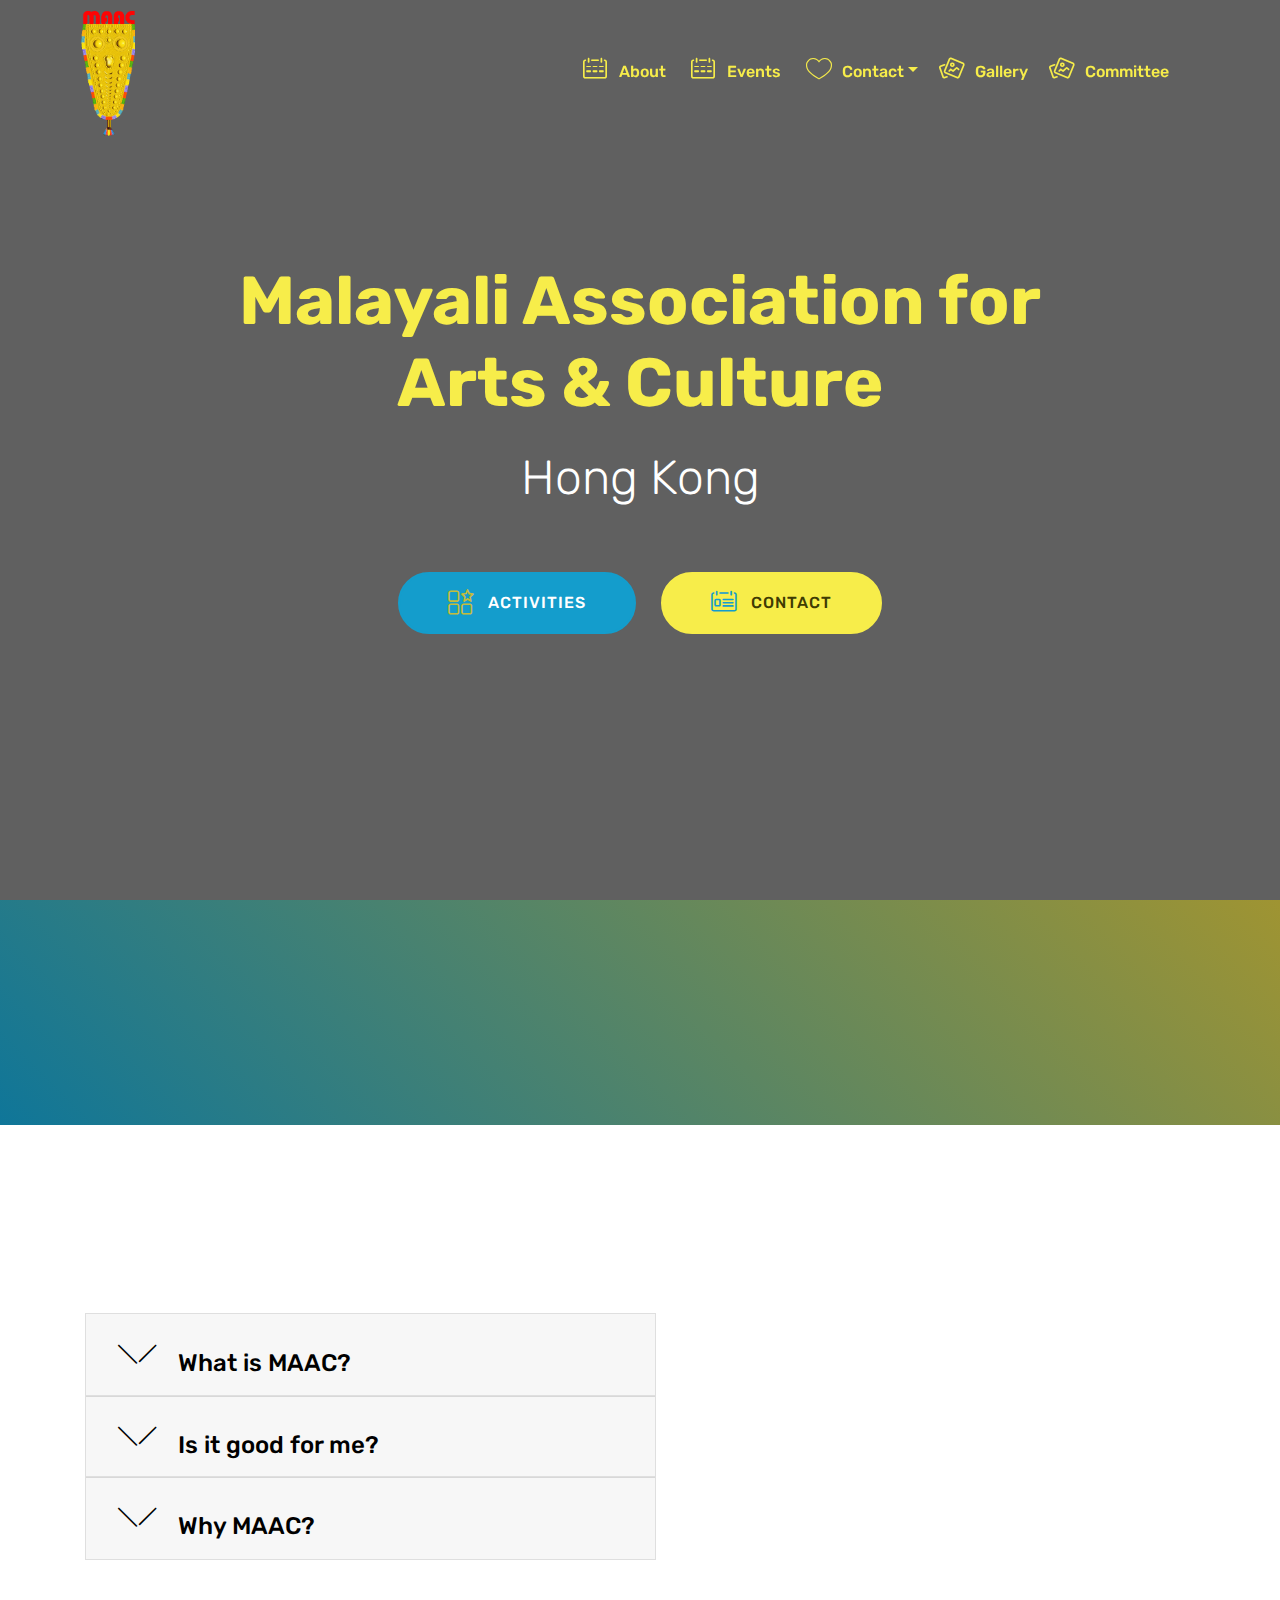
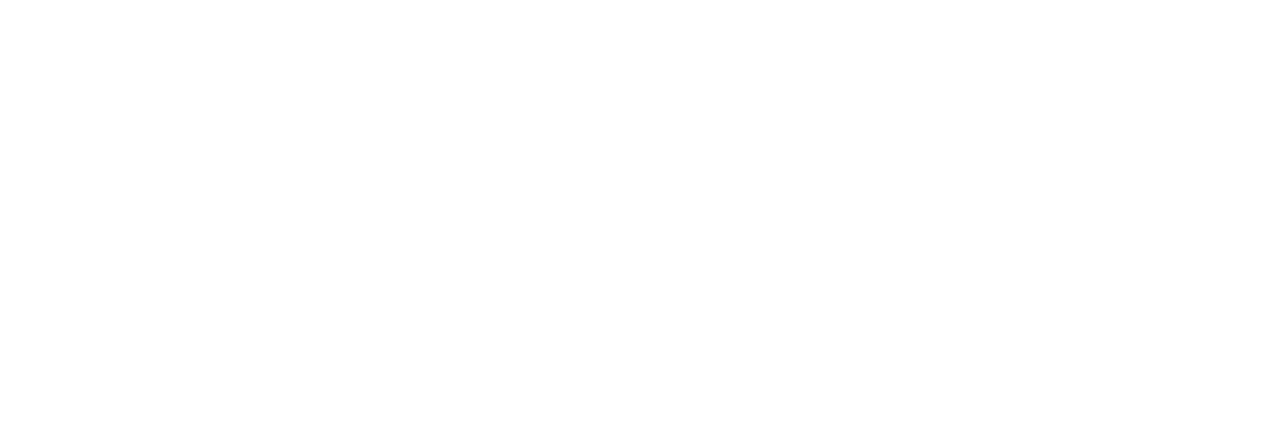
==== index.html @ 1568353f "16feb-1" ====
<!DOCTYPE html>
<html >
<head>
  <!-- Site made with Mobirise Website Builder v4.6.3, https://mobirise.com -->
  <meta charset="UTF-8">
  <meta http-equiv="X-UA-Compatible" content="IE=edge">
  <meta name="generator" content="Mobirise v4.6.3, mobirise.com">
  <meta name="viewport" content="width=device-width, initial-scale=1, minimum-scale=1">
  <link rel="shortcut icon" href="assets/images/logo-maac-full-resolution-copy1.gif" type="image/x-icon">
  <meta name="description" content="">
  <title>Home</title>
  <link rel="stylesheet" href="assets/web/assets/mobirise-icons-bold/mobirise-icons-bold.css">
  <link rel="stylesheet" href="assets/web/assets/mobirise-icons/mobirise-icons.css">
  <link rel="stylesheet" href="assets/tether/tether.min.css">
  <link rel="stylesheet" href="assets/bootstrap/css/bootstrap.min.css">
  <link rel="stylesheet" href="assets/bootstrap/css/bootstrap-grid.min.css">
  <link rel="stylesheet" href="assets/bootstrap/css/bootstrap-reboot.min.css">
  <link rel="stylesheet" href="assets/dropdown/css/style.css">
  <link rel="stylesheet" href="assets/socicon/css/styles.css">
  <link rel="stylesheet" href="assets/animatecss/animate.min.css">
  <link rel="stylesheet" href="assets/theme/css/style.css">
  <link rel="stylesheet" href="assets/mobirise/css/mbr-additional.css" type="text/css">
  
  
  
</head>
<body>
  <section class="menu cid-qwTU7HHSJ3" once="menu" id="menu1-e">

    

    <nav class="navbar navbar-expand beta-menu navbar-dropdown align-items-center navbar-fixed-top navbar-toggleable-sm bg-color transparent">
        <button class="navbar-toggler navbar-toggler-right" type="button" data-toggle="collapse" data-target="#navbarSupportedContent" aria-controls="navbarSupportedContent" aria-expanded="false" aria-label="Toggle navigation">
            <div class="hamburger">
                <span></span>
                <span></span>
                <span></span>
                <span></span>
            </div>
        </button>
        <div class="menu-logo">
            <div class="navbar-brand">
                <span class="navbar-logo">
                    <a href="index.html">
                         <img src="assets/images/logo-maac-full-resolution-copy1.gif" alt="Mobirise" title="" style="height: 8rem;">
                    </a>
                </span>
                
            </div>
        </div>
        <div class="collapse navbar-collapse" id="navbarSupportedContent">
            <ul class="navbar-nav nav-dropdown nav-right" data-app-modern-menu="true"><li class="nav-item"><a class="nav-link link text-success display-4" href="about.html"><span class="mbrib-calendar mbr-iconfont mbr-iconfont-btn"></span>About&nbsp;</a></li><li class="nav-item"><a class="nav-link link text-success display-4" href="events.html"><span class="mbrib-calendar mbr-iconfont mbr-iconfont-btn"></span>Events&nbsp;</a></li><li class="nav-item dropdown"><a class="nav-link link text-success dropdown-toggle display-4" href="contact.html" data-toggle="dropdown-submenu" aria-expanded="false"><span class="mbri-hearth mbr-iconfont mbr-iconfont-btn"></span>Contact</a><div class="dropdown-menu"><a class="text-success dropdown-item display-4" href="contact.html#form1-1x">Enquiry</a><a class="text-success dropdown-item display-4" href="contact.html#header15-14" aria-expanded="false">Registration</a></div></li><li class="nav-item"><a class="nav-link link text-success display-4" href="gallery.html"><span class="mbrib-image-gallery mbr-iconfont mbr-iconfont-btn"></span>Gallery</a></li><li class="nav-item"><a class="nav-link link text-success display-4" href="committee.html"><span class="mbrib-image-gallery mbr-iconfont mbr-iconfont-btn"></span>Committee</a></li><li class="nav-item"><a class="nav-link link text-success display-4" href="gallery.html"></a></li></ul>
            
        </div>
    </nav>
</section>

<section class="engine"><a href="https://mobirise.ws/n">free website maker app</a></section><section class="cid-qwTU7IU17b mbr-fullscreen" data-bg-video="https://www.youtube.com/embed/R83BlU5nnbs?rel=0&amp;showinfo=0&amp;autoplay=1&amp;loop=1" id="header2-f">

    

    <div class="mbr-overlay" style="opacity: 0.7; background-color: rgb(35, 35, 35);"></div>

    <div class="container align-center">
        <div class="row justify-content-md-center">
            <div class="mbr-white col-md-10">
                <h1 class="mbr-section-title mbr-bold pb-3 mbr-fonts-style display-1">Malayali Association for Arts &amp; Culture</h1>
                <h3 class="mbr-section-subtitle align-center mbr-light pb-3 mbr-fonts-style display-2">
                    Hong Kong</h3>
                <p class="mbr-text pb-3 mbr-fonts-style display-5"></p>
                <div class="mbr-section-btn"><a class="btn btn-md btn-primary display-4" href="events.html"><span class="mbrib-features mbr-iconfont mbr-iconfont-btn" style="color: rgb(196, 188, 59);"></span>ACTIVITIES</a>
                    <a class="btn btn-md btn-success display-4" href="contact.html"><span class="mbrib-contact-form mbr-iconfont mbr-iconfont-btn" style="color: rgb(20, 157, 204);"></span>CONTACT</a></div>
            </div>
        </div>
    </div>
    
</section>

<section class="header5 cid-qIk2mSRva3" id="header5-12">

    

    
    <div class="container">
        <div class="row justify-content-center">
            <div class="mbr-white col-md-10">
                <h1 class="mbr-section-title align-center pb-3 mbr-fonts-style display-2">ഹോങ്ങ്കൊങ്ങ് മലയാളി അസോസിയേഷനിലേക്ക് സുസ്വാഗതം!</h1>
                <p class="mbr-text align-center display-5 pb-3 mbr-fonts-style">
                   Welcome to the Malayali Association for Arts &amp; Culture!
                </p>
                
            </div>
        </div>
    </div>

    
</section>

<section class="toggle2 cid-qJBCtmHSQj" id="toggle2-21">
    
        

    
        <div class="container">
            <div class="media-container-row">
                    <div class="toggle-content">
                        <h2 class="mbr-section-title pb-3 align-left mbr-fonts-style display-2">Frequent questions...</h2>
                        
                        <div id="bootstrap-toggle" class="toggle-panel accordionStyles tab-content pt-5 mt-2">
                            <div class="card">
                                <div class="card-header" role="tab" id="headingOne">
                                    <a role="button" class="collapsed panel-title text-black" data-toggle="collapse" data-parent="#accordion" data-core="" href="#collapse1_11" aria-expanded="false" aria-controls="collapse1">
                                        <h4 class="mbr-fonts-style display-5">
                                            <span class="sign mbr-iconfont mbri-arrow-down inactive"></span> What is MAAC?
                                        </h4>
                                    </a>
                                </div>
                                <div id="collapse1_11" class="panel-collapse noScroll collapse" role="tabpanel" aria-labelledby="headingOne">
                                    <div class="panel-body p-4">
                                        <p class="mbr-fonts-style panel-text display-7">
                                           MAAC is a free collective of Malayalees (persons from the south Indian state of Kerala.</p>
                                    </div>
                                </div>
                            </div>
                            <div class="card">
                                <div class="card-header" role="tab" id="headingTwo">
                                    <a role="button" class="collapsed panel-title text-black" data-toggle="collapse" data-parent="#accordion" data-core="" href="#collapse2_11" aria-expanded="false" aria-controls="collapse2">
                                        <h4 class="mbr-fonts-style display-5">
                                            <span class="sign mbr-iconfont mbri-arrow-down inactive"></span> Is it good for me?
                                        </h4>
                                    </a>
                                </div>
                                <div id="collapse2_11" class="panel-collapse noScroll collapse" role="tabpanel" aria-labelledby="headingTwo">
                                    <div class="panel-body p-4">
                                        <p class="mbr-fonts-style panel-text display-7">&nbsp;is perfect for non-techies who are not familiar with the intricacies of web development and for designers who prefer to work as visually as possible, without fighting with code. Also great for pro-coders for fast prototyping and small customers' projects.</p>
                                    </div>
                                </div>
                            </div>
                            <div class="card">
                                <div class="card-header" role="tab" id="headingThree">
                                    <a role="button" class="collapsed panel-title text-black" data-toggle="collapse" data-parent="#accordion" data-core="" href="#collapse3_11" aria-expanded="true" aria-controls="collapse3">
                                        <h4 class="mbr-fonts-style display-5">
                                            <span class="sign mbr-iconfont mbri-arrow-down inactive"></span> Why MAAC?
                                        </h4>
                                    </a>
                                </div>
                                <div id="collapse3_11" class="panel-collapse noScroll collapse" role="tabpanel" aria-labelledby="headingThree">
                                    <div class="panel-body p-4">
                                        <p class="mbr-fonts-style panel-text display-7">
                                           Key differences from traditional builders:<br>* Minimalistic, extremely <strong>easy-to-use</strong> interface<br>* <strong>Mobile</strong>-friendliness, latest website blocks and techniques "out-the-box"<br>* <strong>Free</strong> for commercial and non-profit use</p>
                                    </div>
                                </div>
                            </div>
                            
                            
                            
                        </div>
                    </div>
                <div class="mbr-figure" style="width: 89%;">
                     <img src="assets/images/04.jpg" alt="Mobirise">
                </div>
            </div>
        </div>
</section>

<section class="cid-qJBSnf4egX mbr-reveal" id="footer1-25">

    

    

    <div class="container">
        <div class="media-container-row content text-white">
            <div class="col-12 col-md-3">
                <div class="media-wrap">
                    <a href="index.html">
                        <img src="assets/images/logo-maac-full-resolution-copy1.gif" alt="Mobirise" title="">
                    </a>
                </div>
            </div>
            <div class="col-12 col-md-3 mbr-fonts-style display-7">
                <h5 class="pb-3">
                    Address
                </h5>
                <p class="mbr-text">
                    Unit 1905 &nbsp; &nbsp; &nbsp; &nbsp; &nbsp; &nbsp; &nbsp; &nbsp; &nbsp; &nbsp;&nbsp;<br>Empress Plaza<br>Chatham Rd. South<br>Tsim Sha Tsui</p>
            </div>
            <div class="col-12 col-md-3 mbr-fonts-style display-7">
                <h5 class="pb-3">
                    Contacts
                </h5>
                <p class="mbr-text">
                    Email: info@malayalihk.org &nbsp; Phone: +852 2367 0566 &nbsp; &nbsp; &nbsp; &nbsp; &nbsp; &nbsp; &nbsp; &nbsp; &nbsp; &nbsp;&nbsp;<br></p>
            </div>
            <div class="col-12 col-md-3 mbr-fonts-style display-7">
                <h5 class="pb-3">
                    Links
                </h5>
                <p class="mbr-text"><a href="https://www.cgihk.gov.in" target="_blank" class="text-primary">Consulate General of India&nbsp;</a><br><a href="http://www.immd.gov.hk/eng/" target="_blank" class="text-primary">HK Immigration Dept.&nbsp;</a><br><a href="index.html" class="text-primary">Other useful information</a></p>
            </div>
        </div>
        <div class="footer-lower">
            <div class="media-container-row">
                <div class="col-sm-12">
                    <hr>
                </div>
            </div>
            <div class="media-container-row mbr-white">
                <div class="col-sm-6 copyright">
                    <p class="mbr-text mbr-fonts-style display-7">
                        © Copyright 2018 Malayali Association Ltd. - All Rights Reserved
                    </p>
                </div>
                <div class="col-md-6">
                    <div class="social-list align-right">
                        <div class="soc-item">
                            <a href="https://www.youtube.com/playlist?list=PLXgnuLVVUkCQf81BxHJwfu4XNoGy-ksBW" target="_blank">
                                <span class="mbr-iconfont mbr-iconfont-social socicon-youtube socicon" style="color: rgb(204, 41, 82);"></span>
                            </a>
                        </div>
                        <div class="soc-item">
                            <a href="https://www.facebook.com/groups/malayalihk/" target="_blank">
                                <span class="mbr-iconfont mbr-iconfont-social socicon-facebook socicon" style="color: rgb(255, 255, 255);"></span>
                            </a>
                        </div>
                        
                        
                        
                        
                    </div>
                </div>
            </div>
        </div>
    </div>
</section>


  <script src="assets/web/assets/jquery/jquery.min.js"></script>
  <script src="assets/popper/popper.min.js"></script>
  <script src="assets/tether/tether.min.js"></script>
  <script src="assets/bootstrap/js/bootstrap.min.js"></script>
  <script src="assets/dropdown/js/script.min.js"></script>
  <script src="assets/touchswipe/jquery.touch-swipe.min.js"></script>
  <script src="assets/viewportchecker/jquery.viewportchecker.js"></script>
  <script src="assets/ytplayer/jquery.mb.ytplayer.min.js"></script>
  <script src="assets/vimeoplayer/jquery.mb.vimeo_player.js"></script>
  <script src="assets/mbr-switch-arrow/mbr-switch-arrow.js"></script>
  <script src="assets/smoothscroll/smooth-scroll.js"></script>
  <script src="assets/theme/js/script.js"></script>
  
  
 <div id="scrollToTop" class="scrollToTop mbr-arrow-up"><a style="text-align: center;"><i></i></a></div>
    <input name="animation" type="hidden">
  </body>
</html>
---- assets/web/assets/mobirise-icons-bold/mobirise-icons-bold.css ----
@font-face {
  font-family: 'mobirise-icons-bold';
  src:  url('mobirise-icons-bold.eot?m1l4yr');
  src:  url('mobirise-icons-bold.eot?m1l4yr#iefix') format('embedded-opentype'),
    url('mobirise-icons-bold.ttf?m1l4yr') format('truetype'),
    url('mobirise-icons-bold.woff?m1l4yr') format('woff'),
    url('mobirise-icons-bold.svg?m1l4yr#mobirise-icons-bold') format('svg');
  font-weight: normal;
  font-style: normal;
}

[class^="mbrib-"], [class*="mbrib-"] {
  /* use !important to prevent issues with browser extensions that change fonts */
  font-family: 'mobirise-icons-bold' !important;
  speak: none;
  font-style: normal;
  font-weight: normal;
  font-variant: normal;
  text-transform: none;
  line-height: 1;

  /* Better Font Rendering =========== */
  -webkit-font-smoothing: antialiased;
  -moz-osx-font-smoothing: grayscale;
}

.mbrib-add-submenu:before {
  content: "\e900";
}
.mbrib-alert:before {
  content: "\e901";
}
.mbrib-align-center:before {
  content: "\e902";
}
.mbrib-align-justify:before {
  content: "\e903";
}
.mbrib-align-left:before {
  content: "\e904";
}
.mbrib-align-right:before {
  content: "\e905";
}
.mbrib-android:before {
  content: "\e906";
}
.mbrib-apple:before {
  content: "\e907";
}
.mbrib-arrow-down:before {
  content: "\e908";
}
.mbrib-arrow-next:before {
  content: "\e909";
}
.mbrib-arrow-prev:before {
  content: "\e90a";
}
.mbrib-arrow-up:before {
  content: "\e90b";
}
.mbrib-bold:before {
  content: "\e90c";
}
.mbrib-bookmark:before {
  content: "\e90d";
}
.mbrib-bootstrap:before {
  content: "\e90e";
}
.mbrib-briefcase:before {
  content: "\e90f";
}
.mbrib-browse:before {
  content: "\e910";
}
.mbrib-bulleted-list:before {
  content: "\e911";
}
.mbrib-calendar:before {
  content: "\e912";
}
.mbrib-camera:before {
  content: "\e913";
}
.mbrib-cart-add:before {
  content: "\e914";
}
.mbrib-cart-full:before {
  content: "\e915";
}
.mbrib-cash:before {
  content: "\e916";
}
.mbrib-change-style:before {
  content: "\e917";
}
.mbrib-chat:before {
  content: "\e918";
}
.mbrib-clock:before {
  content: "\e919";
}
.mbrib-close:before {
  content: "\e91a";
}
.mbrib-cloud:before {
  content: "\e91b";
}
.mbrib-code:before {
  content: "\e91c";
}
.mbrib-contact-form:before {
  content: "\e91d";
}
.mbrib-credit-card:before {
  content: "\e91e";
}
.mbrib-cursor-click:before {
  content: "\e91f";
}
.mbrib-cust-feedback:before {
  content: "\e920";
}
.mbrib-database:before {
  content: "\e921";
}
.mbrib-delivery:before {
  content: "\e922";
}
.mbrib-desktop:before {
  content: "\e923";
}
.mbrib-devices:before {
  content: "\e924";
}
.mbrib-down:before {
  content: "\e925";
}
.mbrib-download:before {
  content: "\e926";
}
.mbrib-drag-n-drop:before {
  content: "\e927";
}
.mbrib-drag-n-drop2:before {
  content: "\e928";
}
.mbrib-edit:before {
  content: "\e929";
}
.mbrib-edit2:before {
  content: "\e92a";
}
.mbrib-error:before {
  content: "\e92b";
}
.mbrib-extension:before {
  content: "\e92c";
}
.mbrib-features:before {
  content: "\e92d";
}
.mbrib-file:before {
  content: "\e92e";
}
.mbrib-flag:before {
  content: "\e92f";
}
.mbrib-folder:before {
  content: "\e930";
}
.mbrib-gift:before {
  content: "\e931";
}
.mbrib-github:before {
  content: "\e932";
}
.mbrib-globe-2:before {
  content: "\e933";
}
.mbrib-globe:before {
  content: "\e934";
}
.mbrib-growing-chart:before {
  content: "\e935";
}
.mbrib-hearth:before {
  content: "\e936";
}
.mbrib-help:before {
  content: "\e937";
}
.mbrib-home:before {
  content: "\e938";
}
.mbrib-hot-cup:before {
  content: "\e939";
}
.mbrib-idea:before {
  content: "\e93a";
}
.mbrib-image-gallery:before {
  content: "\e93b";
}
.mbrib-image-slider:before {
  content: "\e93c";
}
.mbrib-info:before {
  content: "\e93d";
}
.mbrib-italic:before {
  content: "\e93e";
}
.mbrib-key:before {
  content: "\e93f";
}
.mbrib-laptop:before {
  content: "\e940";
}
.mbrib-layers:before {
  content: "\e941";
}
.mbrib-left-right:before {
  content: "\e942";
}
.mbrib-left:before {
  content: "\e943";
}
.mbrib-letter:before {
  content: "\e944";
}
.mbrib-like:before {
  content: "\e945";
}
.mbrib-link:before {
  content: "\e946";
}
.mbrib-lock:before {
  content: "\e947";
}
.mbrib-login:before {
  content: "\e948";
}
.mbrib-logout:before {
  content: "\e949";
}
.mbrib-magic-stick:before {
  content: "\e94a";
}
.mbrib-map-pin:before {
  content: "\e94b";
}
.mbrib-menu:before {
  content: "\e94c";
}
.mbrib-mobile:before {
  content: "\e94d";
}
.mbrib-mobile2:before {
  content: "\e94e";
}
.mbrib-mobirise:before {
  content: "\e94f";
}
.mbrib-more-horizontal:before {
  content: "\e950";
}
.mbrib-more-vertical:before {
  content: "\e951";
}
.mbrib-music:before {
  content: "\e952";
}
.mbrib-new-file:before {
  content: "\e953";
}
.mbrib-numbered-list:before {
  content: "\e954";
}
.mbrib-opened-folder:before {
  content: "\e955";
}
.mbrib-pages:before {
  content: "\e956";
}
.mbrib-paper-plane:before {
  content: "\e957";
}
.mbrib-paperclip:before {
  content: "\e958";
}
.mbrib-photo:before {
  content: "\e959";
}
.mbrib-photos:before {
  content: "\e95a";
}
.mbrib-pin:before {
  content: "\e95b";
}
.mbrib-play:before {
  content: "\e95c";
}
.mbrib-plus:before {
  content: "\e95d";
}
.mbrib-preview:before {
  content: "\e95e";
}
.mbrib-print:before {
  content: "\e95f";
}
.mbrib-protect:before {
  content: "\e960";
}
.mbrib-question:before {
  content: "\e961";
}
.mbrib-quote-left:before {
  content: "\e962";
}
.mbrib-quote-right:before {
  content: "\e963";
}
.mbrib-redo:before {
  content: "\e964";
}
.mbrib-refresh:before {
  content: "\e965";
}
.mbrib-responsive:before {
  content: "\e966";
}
.mbrib-right:before {
  content: "\e967";
}
.mbrib-rocket:before {
  content: "\e968";
}
.mbrib-sad-face:before {
  content: "\e969";
}
.mbrib-sale:before {
  content: "\e96a";
}
.mbrib-save:before {
  content: "\e96b";
}
.mbrib-search:before {
  content: "\e96c";
}
.mbrib-setting:before {
  content: "\e96d";
}
.mbrib-setting2:before {
  content: "\e96e";
}
.mbrib-setting3:before {
  content: "\e96f";
}
.mbrib-share:before {
  content: "\e970";
}
.mbrib-shopping-bag:before {
  content: "\e971";
}
.mbrib-shopping-basket:before {
  content: "\e972";
}
.mbrib-shopping-cart:before {
  content: "\e973";
}
.mbrib-sites:before {
  content: "\e974";
}
.mbrib-smile-face:before {
  content: "\e975";
}
.mbrib-speed:before {
  content: "\e976";
}
.mbrib-star:before {
  content: "\e977";
}
.mbrib-success:before {
  content: "\e978";
}
.mbrib-sun:before {
  content: "\e979";
}
.mbrib-sun2:before {
  content: "\e97a";
}
.mbrib-tablet-vertical:before {
  content: "\e97b";
}
.mbrib-tablet:before {
  content: "\e97c";
}
.mbrib-target:before {
  content: "\e97d";
}
.mbrib-timer:before {
  content: "\e97e";
}
.mbrib-to-ftp:before {
  content: "\e97f";
}
.mbrib-to-local-drive:before {
  content: "\e980";
}
.mbrib-touch-swipe:before {
  content: "\e981";
}
.mbrib-touch:before {
  content: "\e982";
}
.mbrib-trash:before {
  content: "\e983";
}
.mbrib-underline:before {
  content: "\e984";
}
.mbrib-undo:before {
  content: "\e985";
}
.mbrib-unlink:before {
  content: "\e986";
}
.mbrib-unlock:before {
  content: "\e987";
}
.mbrib-up-down:before {
  content: "\e988";
}
.mbrib-up:before {
  content: "\e989";
}
.mbrib-update:before {
  content: "\e98a";
}
.mbrib-upload:before {
  content: "\e98b";
}
.mbrib-user:before {
  content: "\e98c";
}
.mbrib-user2:before {
  content: "\e98d";
}
.mbrib-users:before {
  content: "\e98e";
}
.mbrib-video-play:before {
  content: "\e98f";
}
.mbrib-video:before {
  content: "\e990";
}
.mbrib-watch:before {
  content: "\e991";
}
.mbrib-website-theme:before {
  content: "\e992";
}
.mbrib-wifi:before {
  content: "\e993";
}
.mbrib-windows:before {
  content: "\e994";
}
.mbrib-zoom-out:before {
  content: "\e995";
}
---- assets/web/assets/mobirise-icons/mobirise-icons.css ----
@font-face {
  font-family: 'MobiriseIcons';
  src:  url('mobirise-icons.eot?spat4u');
  src:  url('mobirise-icons.eot?spat4u#iefix') format('embedded-opentype'),
    url('mobirise-icons.ttf?spat4u') format('truetype'),
    url('mobirise-icons.woff?spat4u') format('woff'),
    url('mobirise-icons.svg?spat4u#MobiriseIcons') format('svg');
  font-weight: normal;
  font-style: normal;
}

[class^="mbri-"], [class*=" mbri-"] {
  /* use !important to prevent issues with browser extensions that change fonts */
  font-family: MobiriseIcons !important;
  speak: none;
  font-style: normal;
  font-weight: normal;
  font-variant: normal;
  text-transform: none;
  line-height: 1;

  /* Better Font Rendering =========== */
  -webkit-font-smoothing: antialiased;
  -moz-osx-font-smoothing: grayscale;
}

.mbri-add-submenu:before {
  content: "\e900";
}
.mbri-alert:before {
  content: "\e901";
}
.mbri-align-center:before {
  content: "\e902";
}
.mbri-align-justify:before {
  content: "\e903";
}
.mbri-align-left:before {
  content: "\e904";
}
.mbri-align-right:before {
  content: "\e905";
}
.mbri-android:before {
  content: "\e906";
}
.mbri-apple:before {
  content: "\e907";
}
.mbri-arrow-down:before {
  content: "\e908";
}
.mbri-arrow-next:before {
  content: "\e909";
}
.mbri-arrow-prev:before {
  content: "\e90a";
}
.mbri-arrow-up:before {
  content: "\e90b";
}
.mbri-bold:before {
  content: "\e90c";
}
.mbri-bookmark:before {
  content: "\e90d";
}
.mbri-bootstrap:before {
  content: "\e90e";
}
.mbri-briefcase:before {
  content: "\e90f";
}
.mbri-browse:before {
  content: "\e910";
}
.mbri-bulleted-list:before {
  content: "\e911";
}
.mbri-calendar:before {
  content: "\e912";
}
.mbri-camera:before {
  content: "\e913";
}
.mbri-cart-add:before {
  content: "\e914";
}
.mbri-cart-full:before {
  content: "\e915";
}
.mbri-cash:before {
  content: "\e916";
}
.mbri-change-style:before {
  content: "\e917";
}
.mbri-chat:before {
  content: "\e918";
}
.mbri-clock:before {
  content: "\e919";
}
.mbri-close:before {
  content: "\e91a";
}
.mbri-cloud:before {
  content: "\e91b";
}
.mbri-code:before {
  content: "\e91c";
}
.mbri-contact-form:before {
  content: "\e91d";
}
.mbri-credit-card:before {
  content: "\e91e";
}
.mbri-cursor-click:before {
  content: "\e91f";
}
.mbri-cust-feedback:before {
  content: "\e920";
}
.mbri-database:before {
  content: "\e921";
}
.mbri-delivery:before {
  content: "\e922";
}
.mbri-desktop:before {
  content: "\e923";
}
.mbri-devices:before {
  content: "\e924";
}
.mbri-down:before {
  content: "\e925";
}
.mbri-download:before {
  content: "\e989";
}
.mbri-drag-n-drop:before {
  content: "\e927";
}
.mbri-drag-n-drop2:before {
  content: "\e928";
}
.mbri-edit:before {
  content: "\e929";
}
.mbri-edit2:before {
  content: "\e92a";
}
.mbri-error:before {
  content: "\e92b";
}
.mbri-extension:before {
  content: "\e92c";
}
.mbri-features:before {
  content: "\e92d";
}
.mbri-file:before {
  content: "\e92e";
}
.mbri-flag:before {
  content: "\e92f";
}
.mbri-folder:before {
  content: "\e930";
}
.mbri-gift:before {
  content: "\e931";
}
.mbri-github:before {
  content: "\e932";
}
.mbri-globe:before {
  content: "\e933";
}
.mbri-globe-2:before {
  content: "\e934";
}
.mbri-growing-chart:before {
  content: "\e935";
}
.mbri-hearth:before {
  content: "\e936";
}
.mbri-help:before {
  content: "\e937";
}
.mbri-home:before {
  content: "\e938";
}
.mbri-hot-cup:before {
  content: "\e939";
}
.mbri-idea:before {
  content: "\e93a";
}
.mbri-image-gallery:before {
  content: "\e93b";
}
.mbri-image-slider:before {
  content: "\e93c";
}
.mbri-info:before {
  content: "\e93d";
}
.mbri-italic:before {
  content: "\e93e";
}
.mbri-key:before {
  content: "\e93f";
}
.mbri-laptop:before {
  content: "\e940";
}
.mbri-layers:before {
  content: "\e941";
}
.mbri-left-right:before {
  content: "\e942";
}
.mbri-left:before {
  content: "\e943";
}
.mbri-letter:before {
  content: "\e944";
}
.mbri-like:before {
  content: "\e945";
}
.mbri-link:before {
  content: "\e946";
}
.mbri-lock:before {
  content: "\e947";
}
.mbri-login:before {
  content: "\e948";
}
.mbri-logout:before {
  content: "\e949";
}
.mbri-magic-stick:before {
  content: "\e94a";
}
.mbri-map-pin:before {
  content: "\e94b";
}
.mbri-menu:before {
  content: "\e94c";
}
.mbri-mobile:before {
  content: "\e94d";
}
.mbri-mobile2:before {
  content: "\e94e";
}
.mbri-mobirise:before {
  content: "\e94f";
}
.mbri-more-horizontal:before {
  content: "\e950";
}
.mbri-more-vertical:before {
  content: "\e951";
}
.mbri-music:before {
  content: "\e952";
}
.mbri-new-file:before {
  content: "\e953";
}
.mbri-numbered-list:before {
  content: "\e954";
}
.mbri-opened-folder:before {
  content: "\e955";
}
.mbri-pages:before {
  content: "\e956";
}
.mbri-paper-plane:before {
  content: "\e957";
}
.mbri-paperclip:before {
  content: "\e958";
}
.mbri-photo:before {
  content: "\e959";
}
.mbri-photos:before {
  content: "\e95a";
}
.mbri-pin:before {
  content: "\e95b";
}
.mbri-play:before {
  content: "\e95c";
}
.mbri-plus:before {
  content: "\e95d";
}
.mbri-preview:before {
  content: "\e95e";
}
.mbri-print:before {
  content: "\e95f";
}
.mbri-protect:before {
  content: "\e960";
}
.mbri-question:before {
  content: "\e961";
}
.mbri-quote-left:before {
  content: "\e962";
}
.mbri-quote-right:before {
  content: "\e963";
}
.mbri-refresh:before {
  content: "\e964";
}
.mbri-responsive:before {
  content: "\e965";
}
.mbri-right:before {
  content: "\e966";
}
.mbri-rocket:before {
  content: "\e967";
}
.mbri-sad-face:before {
  content: "\e968";
}
.mbri-sale:before {
  content: "\e969";
}
.mbri-save:before {
  content: "\e96a";
}
.mbri-search:before {
  content: "\e96b";
}
.mbri-setting:before {
  content: "\e96c";
}
.mbri-setting2:before {
  content: "\e96d";
}
.mbri-setting3:before {
  content: "\e96e";
}
.mbri-share:before {
  content: "\e96f";
}
.mbri-shopping-bag:before {
  content: "\e970";
}
.mbri-shopping-basket:before {
  content: "\e971";
}
.mbri-shopping-cart:before {
  content: "\e972";
}
.mbri-sites:before {
  content: "\e973";
}
.mbri-smile-face:before {
  content: "\e974";
}
.mbri-speed:before {
  content: "\e975";
}
.mbri-star:before {
  content: "\e976";
}
.mbri-success:before {
  content: "\e977";
}
.mbri-sun:before {
  content: "\e978";
}
.mbri-sun2:before {
  content: "\e979";
}
.mbri-tablet:before {
  content: "\e97a";
}
.mbri-tablet-vertical:before {
  content: "\e97b";
}
.mbri-target:before {
  content: "\e97c";
}
.mbri-timer:before {
  content: "\e97d";
}
.mbri-to-ftp:before {
  content: "\e97e";
}
.mbri-to-local-drive:before {
  content: "\e97f";
}
.mbri-touch-swipe:before {
  content: "\e980";
}
.mbri-touch:before {
  content: "\e981";
}
.mbri-trash:before {
  content: "\e982";
}
.mbri-underline:before {
  content: "\e983";
}
.mbri-unlink:before {
  content: "\e984";
}
.mbri-unlock:before {
  content: "\e985";
}
.mbri-up-down:before {
  content: "\e986";
}
.mbri-up:before {
  content: "\e987";
}
.mbri-update:before {
  content: "\e988";
}
.mbri-upload:before {
 content: "\e926"; 
}
.mbri-user:before {
  content: "\e98a";
}
.mbri-user2:before {
  content: "\e98b";
}
.mbri-users:before {
  content: "\e98c";
}
.mbri-video:before {
  content: "\e98d";
}
.mbri-video-play:before {
  content: "\e98e";
}
.mbri-watch:before {
  content: "\e98f";
}
.mbri-website-theme:before {
  content: "\e990";
}
.mbri-wifi:before {
  content: "\e991";
}
.mbri-windows:before {
  content: "\e992";
}
.mbri-zoom-out:before {
  content: "\e993";
}
.mbri-redo:before {
  content: "\e994";
}
.mbri-undo:before {
  content: "\e995";
}
---- assets/dropdown/css/style.css ----
.navbar-dropdown {
  left: 0;
  padding: 0;
  position: absolute;
  right: 0;
  top: 0;
  transition: all 0.45s ease;
  z-index: 1030;
  background: #282828; }
  .navbar-dropdown .navbar-logo {
    margin-right: 0.8rem;
    transition: margin 0.3s ease-in-out;
    vertical-align: middle; }
    .navbar-dropdown .navbar-logo img {
      height: 3.125rem;
      transition: all 0.3s ease-in-out; }
    .navbar-dropdown .navbar-logo.mbr-iconfont {
      font-size: 3.125rem;
      line-height: 3.125rem; }
  .navbar-dropdown .navbar-caption {
    font-weight: 700;
    white-space: normal;
    vertical-align: -4px;
    line-height: 3.125rem !important; }
    .navbar-dropdown .navbar-caption, .navbar-dropdown .navbar-caption:hover {
      color: inherit;
      text-decoration: none; }
  .navbar-dropdown .mbr-iconfont + .navbar-caption {
    vertical-align: -1px; }
  .navbar-dropdown.navbar-fixed-top {
    position: fixed; }
  .navbar-dropdown .navbar-brand span {
    vertical-align: -4px; }
  .navbar-dropdown.bg-color.transparent {
    background: none; }
  .navbar-dropdown.navbar-short .navbar-brand {
    padding: 0.625rem 0; }
    .navbar-dropdown.navbar-short .navbar-brand span {
      vertical-align: -1px; }
  .navbar-dropdown.navbar-short .navbar-caption {
    line-height: 2.375rem !important;
    vertical-align: -2px; }
  .navbar-dropdown.navbar-short .navbar-logo {
    margin-right: 0.5rem; }
    .navbar-dropdown.navbar-short .navbar-logo img {
      height: 2.375rem; }
    .navbar-dropdown.navbar-short .navbar-logo.mbr-iconfont {
      font-size: 2.375rem;
      line-height: 2.375rem; }
  .navbar-dropdown.navbar-short .mbr-table-cell {
    height: 3.625rem; }
  .navbar-dropdown .navbar-close {
    left: 0.6875rem;
    position: fixed;
    top: 0.75rem;
    z-index: 1000; }
  .navbar-dropdown .hamburger-icon {
    content: "";
    display: inline-block;
    vertical-align: middle;
    width: 16px;
    -webkit-box-shadow: 0 -6px 0 1px #282828,0 0 0 1px #282828,0 6px 0 1px #282828;
    -moz-box-shadow: 0 -6px 0 1px #282828,0 0 0 1px #282828,0 6px 0 1px #282828;
    box-shadow: 0 -6px 0 1px #282828,0 0 0 1px #282828,0 6px 0 1px #282828; }

.dropdown-menu .dropdown-toggle[data-toggle="dropdown-submenu"]::after {
  border-bottom: 0.35em solid transparent;
  border-left: 0.35em solid;
  border-right: 0;
  border-top: 0.35em solid transparent;
  margin-left: 0.3rem; }

.dropdown-menu .dropdown-item:focus {
  outline: 0; }

.nav-dropdown {
  font-size: 0.75rem;
  font-weight: 500;
  height: auto !important; }
  .nav-dropdown .nav-btn {
    padding-left: 1rem; }
  .nav-dropdown .link {
    margin: .667em 1.667em;
    font-weight: 500;
    padding: 0;
    transition: color .2s ease-in-out; }
    .nav-dropdown .link.dropdown-toggle {
      margin-right: 2.583em; }
      .nav-dropdown .link.dropdown-toggle::after {
        margin-left: .25rem;
        border-top: 0.35em solid;
        border-right: 0.35em solid transparent;
        border-left: 0.35em solid transparent;
        border-bottom: 0; }
      .nav-dropdown .link.dropdown-toggle[aria-expanded="true"] {
        margin: 0;
        padding: 0.667em 3.263em  0.667em 1.667em; }
  .nav-dropdown .link::after,
  .nav-dropdown .dropdown-item::after {
    color: inherit; }
  .nav-dropdown .btn {
    font-size: 0.75rem;
    font-weight: 700;
    letter-spacing: 0;
    margin-bottom: 0;
    padding-left: 1.25rem;
    padding-right: 1.25rem; }
  .nav-dropdown .dropdown-menu {
    border-radius: 0;
    border: 0;
    left: 0;
    margin: 0;
    padding-bottom: 1.25rem;
    padding-top: 1.25rem;
    position: relative; }
  .nav-dropdown .dropdown-submenu {
    margin-left: 0.125rem;
    top: 0; }
  .nav-dropdown .dropdown-item {
    font-weight: 500;
    line-height: 2;
    padding: 0.3846em 4.615em 0.3846em 1.5385em;
    position: relative;
    transition: color .2s ease-in-out, background-color .2s ease-in-out; }
    .nav-dropdown .dropdown-item::after {
      margin-top: -0.3077em;
      position: absolute;
      right: 1.1538em;
      top: 50%; }
    .nav-dropdown .dropdown-item:focus, .nav-dropdown .dropdown-item:hover {
      background: none; }

@media (max-width: 767px) {
  .nav-dropdown.navbar-toggleable-sm {
    bottom: 0;
    display: none;
    left: 0;
    overflow-x: hidden;
    position: fixed;
    top: 0;
    transform: translateX(-100%);
    -ms-transform: translateX(-100%);
    -webkit-transform: translateX(-100%);
    width: 18.75rem;
    z-index: 999; } }
.nav-dropdown.navbar-toggleable-xl {
  bottom: 0;
  display: none;
  left: 0;
  overflow-x: hidden;
  position: fixed;
  top: 0;
  transform: translateX(-100%);
  -ms-transform: translateX(-100%);
  -webkit-transform: translateX(-100%);
  width: 18.75rem;
  z-index: 999; }

.nav-dropdown-sm {
  display: block !important;
  overflow-x: hidden;
  overflow: auto;
  padding-top: 3.875rem; }
  .nav-dropdown-sm::after {
    content: "";
    display: block;
    height: 3rem;
    width: 100%; }
  .nav-dropdown-sm.collapse.in ~ .navbar-close {
    display: block !important; }
  .nav-dropdown-sm.collapsing, .nav-dropdown-sm.collapse.in {
    transform: translateX(0);
    -ms-transform: translateX(0);
    -webkit-transform: translateX(0);
    transition: all 0.25s ease-out;
    -webkit-transition: all 0.25s ease-out;
    background: #282828; }
  .nav-dropdown-sm.collapsing[aria-expanded="false"] {
    transform: translateX(-100%);
    -ms-transform: translateX(-100%);
    -webkit-transform: translateX(-100%); }
  .nav-dropdown-sm .nav-item {
    display: block;
    margin-left: 0 !important;
    padding-left: 0; }
  .nav-dropdown-sm .link,
  .nav-dropdown-sm .dropdown-item {
    border-top: 1px dotted rgba(255, 255, 255, 0.1);
    font-size: 0.8125rem;
    line-height: 1.6;
    margin: 0 !important;
    padding: 0.875rem 2.4rem 0.875rem 1.5625rem !important;
    position: relative;
    white-space: normal; }
    .nav-dropdown-sm .link:focus, .nav-dropdown-sm .link:hover,
    .nav-dropdown-sm .dropdown-item:focus,
    .nav-dropdown-sm .dropdown-item:hover {
      background: rgba(0, 0, 0, 0.2) !important;
      color: #c0a375; }
  .nav-dropdown-sm .nav-btn {
    position: relative;
    padding: 1.5625rem 1.5625rem 0 1.5625rem; }
    .nav-dropdown-sm .nav-btn::before {
      border-top: 1px dotted rgba(255, 255, 255, 0.1);
      content: "";
      left: 0;
      position: absolute;
      top: 0;
      width: 100%; }
    .nav-dropdown-sm .nav-btn + .nav-btn {
      padding-top: 0.625rem; }
      .nav-dropdown-sm .nav-btn + .nav-btn::before {
        display: none; }
  .nav-dropdown-sm .btn {
    padding: 0.625rem 0; }
  .nav-dropdown-sm .dropdown-toggle[data-toggle="dropdown-submenu"]::after {
    margin-left: .25rem;
    border-top: 0.35em solid;
    border-right: 0.35em solid transparent;
    border-left: 0.35em solid transparent;
    border-bottom: 0; }
  .nav-dropdown-sm .dropdown-toggle[data-toggle="dropdown-submenu"][aria-expanded="true"]::after {
    border-top: 0;
    border-right: 0.35em solid transparent;
    border-left: 0.35em solid transparent;
    border-bottom: 0.35em solid; }
  .nav-dropdown-sm .dropdown-menu {
    margin: 0;
    padding: 0;
    position: relative;
    top: 0;
    left: 0;
    width: 100%;
    border: 0;
    float: none;
    border-radius: 0;
    background: none; }
  .nav-dropdown-sm .dropdown-submenu {
    left: 100%;
    margin-left: 0.125rem;
    margin-top: -1.25rem;
    top: 0; }

.navbar-toggleable-sm .nav-dropdown .dropdown-menu {
  position: absolute; }

.navbar-toggleable-sm .nav-dropdown .dropdown-submenu {
  left: 100%;
  margin-left: 0.125rem;
  margin-top: -1.25rem;
  top: 0; }

.navbar-toggleable-sm.opened .nav-dropdown .dropdown-menu {
  position: relative; }

.navbar-toggleable-sm.opened .nav-dropdown .dropdown-submenu {
  left: 0;
  margin-left: 00rem;
  margin-top: 0rem;
  top: 0; }

.is-builder .nav-dropdown.collapsing {
  transition: none !important; }

/*# sourceMappingURL=style.css.map */
---- assets/socicon/css/styles.css ----
@charset "UTF-8";

@font-face {
  font-family: "socicon";
  src:url("../fonts/socicon.eot");
  src:url("../fonts/socicon.eot?#iefix") format("embedded-opentype"),
    url("../fonts/socicon.woff") format("woff"),
    url("../fonts/socicon.ttf") format("truetype"),
    url("../fonts/socicon.svg#socicon") format("svg");
  font-weight: normal;
  font-style: normal;

}

[data-icon]:before {
  font-family: "socicon" !important;
  content: attr(data-icon);
  font-style: normal !important;
  font-weight: normal !important;
  font-variant: normal !important;
  text-transform: none !important;
  speak: none;
  line-height: 1;
  -webkit-font-smoothing: antialiased;
  -moz-osx-font-smoothing: grayscale;
}

[class^="socicon-"]:before,
[class*=" socicon-"]:before {
  font-family: "socicon" !important;
  font-style: normal !important;
  font-weight: normal !important;
  font-variant: normal !important;
  text-transform: none !important;
  speak: none;
  line-height: 1;
  -webkit-font-smoothing: antialiased;
  -moz-osx-font-smoothing: grayscale;
}

.socicon-modelmayhem:before {
  content: "\e000";
}
.socicon-mixcloud:before {
  content: "\e001";
}
.socicon-drupal:before {
  content: "\e002";
}
.socicon-swarm:before {
  content: "\e003";
}
.socicon-istock:before {
  content: "\e004";
}
.socicon-yammer:before {
  content: "\e005";
}
.socicon-ello:before {
  content: "\e006";
}
.socicon-stackoverflow:before {
  content: "\e007";
}
.socicon-persona:before {
  content: "\e008";
}
.socicon-triplej:before {
  content: "\e009";
}
.socicon-houzz:before {
  content: "\e00a";
}
.socicon-rss:before {
  content: "\e00b";
}
.socicon-paypal:before {
  content: "\e00c";
}
.socicon-odnoklassniki:before {
  content: "\e00d";
}
.socicon-airbnb:before {
  content: "\e00e";
}
.socicon-periscope:before {
  content: "\e00f";
}
.socicon-outlook:before {
  content: "\e010";
}
.socicon-coderwall:before {
  content: "\e011";
}
.socicon-tripadvisor:before {
  content: "\e012";
}
.socicon-appnet:before {
  content: "\e013";
}
.socicon-goodreads:before {
  content: "\e014";
}
.socicon-tripit:before {
  content: "\e015";
}
.socicon-lanyrd:before {
  content: "\e016";
}
.socicon-slideshare:before {
  content: "\e017";
}
.socicon-buffer:before {
  content: "\e018";
}
.socicon-disqus:before {
  content: "\e019";
}
.socicon-vkontakte:before {
  content: "\e01a";
}
.socicon-whatsapp:before {
  content: "\e01b";
}
.socicon-patreon:before {
  content: "\e01c";
}
.socicon-storehouse:before {
  content: "\e01d";
}
.socicon-pocket:before {
  content: "\e01e";
}
.socicon-mail:before {
  content: "\e01f";
}
.socicon-blogger:before {
  content: "\e020";
}
.socicon-technorati:before {
  content: "\e021";
}
.socicon-reddit:before {
  content: "\e022";
}
.socicon-dribbble:before {
  content: "\e023";
}
.socicon-stumbleupon:before {
  content: "\e024";
}
.socicon-digg:before {
  content: "\e025";
}
.socicon-envato:before {
  content: "\e026";
}
.socicon-behance:before {
  content: "\e027";
}
.socicon-delicious:before {
  content: "\e028";
}
.socicon-deviantart:before {
  content: "\e029";
}
.socicon-forrst:before {
  content: "\e02a";
}
.socicon-play:before {
  content: "\e02b";
}
.socicon-zerply:before {
  content: "\e02c";
}
.socicon-wikipedia:before {
  content: "\e02d";
}
.socicon-apple:before {
  content: "\e02e";
}
.socicon-flattr:before {
  content: "\e02f";
}
.socicon-github:before {
  content: "\e030";
}
.socicon-renren:before {
  content: "\e031";
}
.socicon-friendfeed:before {
  content: "\e032";
}
.socicon-newsvine:before {
  content: "\e033";
}
.socicon-identica:before {
  content: "\e034";
}
.socicon-bebo:before {
  content: "\e035";
}
.socicon-zynga:before {
  content: "\e036";
}
.socicon-steam:before {
  content: "\e037";
}
.socicon-xbox:before {
  content: "\e038";
}
.socicon-windows:before {
  content: "\e039";
}
.socicon-qq:before {
  content: "\e03a";
}
.socicon-douban:before {
  content: "\e03b";
}
.socicon-meetup:before {
  content: "\e03c";
}
.socicon-playstation:before {
  content: "\e03d";
}
.socicon-android:before {
  content: "\e03e";
}
.socicon-snapchat:before {
  content: "\e03f";
}
.socicon-twitter:before {
  content: "\e040";
}
.socicon-facebook:before {
  content: "\e041";
}
.socicon-googleplus:before {
  content: "\e042";
}
.socicon-pinterest:before {
  content: "\e043";
}
.socicon-foursquare:before {
  content: "\e044";
}
.socicon-yahoo:before {
  content: "\e045";
}
.socicon-skype:before {
  content: "\e046";
}
.socicon-yelp:before {
  content: "\e047";
}
.socicon-feedburner:before {
  content: "\e048";
}
.socicon-linkedin:before {
  content: "\e049";
}
.socicon-viadeo:before {
  content: "\e04a";
}
.socicon-xing:before {
  content: "\e04b";
}
.socicon-myspace:before {
  content: "\e04c";
}
.socicon-soundcloud:before {
  content: "\e04d";
}
.socicon-spotify:before {
  content: "\e04e";
}
.socicon-grooveshark:before {
  content: "\e04f";
}
.socicon-lastfm:before {
  content: "\e050";
}
.socicon-youtube:before {
  content: "\e051";
}
.socicon-vimeo:before {
  content: "\e052";
}
.socicon-dailymotion:before {
  content: "\e053";
}
.socicon-vine:before {
  content: "\e054";
}
.socicon-flickr:before {
  content: "\e055";
}
.socicon-500px:before {
  content: "\e056";
}
.socicon-wordpress:before {
  content: "\e058";
}
.socicon-tumblr:before {
  content: "\e059";
}
.socicon-twitch:before {
  content: "\e05a";
}
.socicon-8tracks:before {
  content: "\e05b";
}
.socicon-amazon:before {
  content: "\e05c";
}
.socicon-icq:before {
  content: "\e05d";
}
.socicon-smugmug:before {
  content: "\e05e";
}
.socicon-ravelry:before {
  content: "\e05f";
}
.socicon-weibo:before {
  content: "\e060";
}
.socicon-baidu:before {
  content: "\e061";
}
.socicon-angellist:before {
  content: "\e062";
}
.socicon-ebay:before {
  content: "\e063";
}
.socicon-imdb:before {
  content: "\e064";
}
.socicon-stayfriends:before {
  content: "\e065";
}
.socicon-residentadvisor:before {
  content: "\e066";
}
.socicon-google:before {
  content: "\e067";
}
.socicon-yandex:before {
  content: "\e068";
}
.socicon-sharethis:before {
  content: "\e069";
}
.socicon-bandcamp:before {
  content: "\e06a";
}
.socicon-itunes:before {
  content: "\e06b";
}
.socicon-deezer:before {
  content: "\e06c";
}
.socicon-telegram:before {
  content: "\e06e";
}
.socicon-openid:before {
  content: "\e06f";
}
.socicon-amplement:before {
  content: "\e070";
}
.socicon-viber:before {
  content: "\e071";
}
.socicon-zomato:before {
  content: "\e072";
}
.socicon-draugiem:before {
  content: "\e074";
}
.socicon-endomodo:before {
  content: "\e075";
}
.socicon-filmweb:before {
  content: "\e076";
}
.socicon-stackexchange:before {
  content: "\e077";
}
.socicon-wykop:before {
  content: "\e078";
}
.socicon-teamspeak:before {
  content: "\e079";
}
.socicon-teamviewer:before {
  content: "\e07a";
}
.socicon-ventrilo:before {
  content: "\e07b";
}
.socicon-younow:before {
  content: "\e07c";
}
.socicon-raidcall:before {
  content: "\e07d";
}
.socicon-mumble:before {
  content: "\e07e";
}
.socicon-medium:before {
  content: "\e06d";
}
.socicon-bebee:before {
  content: "\e07f";
}
.socicon-hitbox:before {
  content: "\e080";
}
.socicon-reverbnation:before {
  content: "\e081";
}
.socicon-formulr:before {
  content: "\e082";
}
.socicon-instagram:before {
  content: "\e057";
}
.socicon-battlenet:before {
  content: "\e083";
}
.socicon-chrome:before {
  content: "\e084";
}
.socicon-discord:before {
  content: "\e086";
}
.socicon-issuu:before {
  content: "\e087";
}
.socicon-macos:before {
  content: "\e088";
}
.socicon-firefox:before {
  content: "\e089";
}
.socicon-opera:before {
  content: "\e08d";
}
.socicon-keybase:before {
  content: "\e090";
}
.socicon-alliance:before {
  content: "\e091";
}
.socicon-livejournal:before {
  content: "\e092";
}
.socicon-googlephotos:before {
  content: "\e093";
}
.socicon-horde:before {
  content: "\e094";
}
.socicon-etsy:before {
  content: "\e095";
}
.socicon-zapier:before {
  content: "\e096";
}
.socicon-google-scholar:before {
  content: "\e097";
}
.socicon-researchgate:before {
  content: "\e098";
}
.socicon-wechat:before {
  content: "\e099";
}
.socicon-strava:before {
  content: "\e09a";
}
.socicon-line:before {
  content: "\e09b";
}
.socicon-lyft:before {
  content: "\e09c";
}
.socicon-uber:before {
  content: "\e09d";
}
.socicon-songkick:before {
  content: "\e09e";
}
.socicon-viewbug:before {
  content: "\e09f";
}
.socicon-googlegroups:before {
  content: "\e0a0";
}
.socicon-quora:before {
  content: "\e073";
}
.socicon-diablo:before {
  content: "\e085";
}
.socicon-blizzard:before {
  content: "\e0a1";
}
.socicon-hearthstone:before {
  content: "\e08b";
}
.socicon-heroes:before {
  content: "\e08a";
}
.socicon-overwatch:before {
  content: "\e08c";
}
.socicon-warcraft:before {
  content: "\e08e";
}
.socicon-starcraft:before {
  content: "\e08f";
}
.socicon-beam:before {
  content: "\e0a2";
}
.socicon-curse:before {
  content: "\e0a3";
}
.socicon-player:before {
  content: "\e0a4";
}
.socicon-streamjar:before {
  content: "\e0a5";
}
.socicon-nintendo:before {
  content: "\e0a6";
}
.socicon-hellocoton:before {
  content: "\e0a7";
}
---- assets/theme/css/style.css ----
/*!
 * Mobirise v4 theme (https://mobirise.com/)
 * Copyright 2017 Mobirise
 */
section {
  background-color: #eeeeee; }

section,
.container,
.container-fluid {
  position: relative;
  word-wrap: break-word; }

a.mbr-iconfont:hover {
  text-decoration: none; }

.article .lead p, .article .lead ul, .article .lead ol, .article .lead pre, .article .lead blockquote {
  margin-bottom: 0; }

a {
  font-style: normal;
  font-weight: 400;
  cursor: pointer; }
  a, a:hover {
    text-decoration: none; }

figure {
  margin-bottom: 0; }

body {
  color: #232323; }

h1, h2, h3, h4, h5, h6,
.h1, .h2, .h3, .h4, .h5, .h6,
.display-1, .display-2, .display-3, .display-4 {
  line-height: 1;
  word-break: break-word;
  word-wrap: break-word; }

b, strong {
  font-weight: bold; }

blockquote {
  padding: 10px 0 10px 20px;
  position: relative;
  border-left: 2px solid;
  border-color: #ff3366; }

input:-webkit-autofill, input:-webkit-autofill:hover, input:-webkit-autofill:focus, input:-webkit-autofill:active {
  transition-delay: 9999s;
  transition-property: background-color, color; }

textarea[type="hidden"] {
  display: none; }

body {
  position: relative; }

section {
  background-position: 50% 50%;
  background-repeat: no-repeat;
  background-size: cover; }
  section .mbr-background-video,
  section .mbr-background-video-preview {
    position: absolute;
    bottom: 0;
    left: 0;
    right: 0;
    top: 0; }

.hidden {
  visibility: hidden; }

.mbr-z-index20 {
  z-index: 20; }

/*! Base colors */
.mbr-white {
  color: #ffffff; }

.mbr-black {
  color: #000000; }

.mbr-bg-white {
  background-color: #ffffff; }

.mbr-bg-black {
  background-color: #000000; }

/*! Text-aligns */
.align-left {
  text-align: left; }

.align-center {
  text-align: center; }

.align-right {
  text-align: right; }

@media (max-width: 767px) {
  .align-left, .align-center, .align-right, .mbr-section-btn, .mbr-section-title {
    text-align: center; } }
/*! Font-weight  */
.mbr-light {
  font-weight: 300; }

.mbr-regular {
  font-weight: 400; }

.mbr-semibold {
  font-weight: 500; }

.mbr-bold {
  font-weight: 700; }

/*! Media  */
.media-size-item {
  -webkit-flex: 1 1 auto;
  -moz-flex: 1 1 auto;
  -ms-flex: 1 1 auto;
  -o-flex: 1 1 auto;
  flex: 1 1 auto; }

.media-content {
  -webkit-flex-basis: 100%;
  flex-basis: 100%; }

.media-container-row {
  display: -ms-flexbox;
  display: -webkit-flex;
  display: flex;
  -webkit-flex-direction: row;
  -ms-flex-direction: row;
  flex-direction: row;
  -webkit-flex-wrap: wrap;
  -ms-flex-wrap: wrap;
  flex-wrap: wrap;
  -webkit-justify-content: center;
  -ms-flex-pack: center;
  justify-content: center;
  -webkit-align-content: center;
  -ms-flex-line-pack: center;
  align-content: center;
  -webkit-align-items: start;
  -ms-flex-align: start;
  align-items: start; }
  .media-container-row .media-size-item {
    width: 400px; }

.media-container-column {
  display: -ms-flexbox;
  display: -webkit-flex;
  display: flex;
  -webkit-flex-direction: column;
  -ms-flex-direction: column;
  flex-direction: column;
  -webkit-flex-wrap: wrap;
  -ms-flex-wrap: wrap;
  flex-wrap: wrap;
  -webkit-justify-content: center;
  -ms-flex-pack: center;
  justify-content: center;
  -webkit-align-content: center;
  -ms-flex-line-pack: center;
  align-content: center;
  -webkit-align-items: stretch;
  -ms-flex-align: stretch;
  align-items: stretch; }
  .media-container-column > * {
    width: 100%; }

@media (min-width: 992px) {
  .media-container-row {
    -webkit-flex-wrap: nowrap;
    -ms-flex-wrap: nowrap;
    flex-wrap: nowrap; } }
figure {
  overflow: hidden; }

figure[mbr-media-size] {
  transition: width 0.1s; }

.mbr-figure img, .mbr-figure iframe {
  display: block;
  width: 100%; }

.card {
  background-color: transparent;
  border: none; }

.card-img {
  text-align: center;
  flex-shrink: 0; }

.media {
  max-width: 100%;
  margin: 0 auto; }

.mbr-figure {
  -ms-flex-item-align: center;
  -ms-grid-row-align: center;
  -webkit-align-self: center;
  align-self: center; }

.media-container > div {
  max-width: 100%; }

.mbr-figure img, .card-img img {
  width: 100%; }

@media (max-width: 991px) {
  .media-size-item {
    width: auto !important; }

  .media {
    width: auto; }

  .mbr-figure {
    width: 100% !important; } }
/*! Buttons */
.mbr-section-btn {
  margin-left: -.25rem;
  margin-right: -.25rem;
  font-size: 0; }

nav .mbr-section-btn {
  margin-left: 0rem;
  margin-right: 0rem; }

/*! Btn icon margin */
.btn .mbr-iconfont, .btn.btn-sm .mbr-iconfont {
  cursor: pointer;
  margin-right: 0.5rem; }

.btn.btn-md .mbr-iconfont, .btn.btn-md .mbr-iconfont {
  margin-right: 0.8rem; }

.mbr-regular {
  font-weight: 400; }

.mbr-semibold {
  font-weight: 500; }

.mbr-bold {
  font-weight: 700; }

[type="submit"] {
  -webkit-appearance: none; }

/*! Full-screen */
.mbr-fullscreen .mbr-overlay {
  min-height: 100vh; }

.mbr-fullscreen {
  display: flex;
  display: -webkit-flex;
  display: -moz-flex;
  display: -ms-flex;
  display: -o-flex;
  align-items: center;
  -webkit-align-items: center;
  min-height: 100vh;
  padding-top: 3rem;
  padding-bottom: 3rem; }

/*! Map */
.map {
  height: 25rem;
  position: relative; }
  .map iframe {
    width: 100%;
    height: 100%; }

/* Form */
.form-asterisk {
  font-family: initial;
  position: absolute;
  top: -2px;
  font-weight: normal; }

/*! Scroll to top arrow */
.mbr-arrow-up {
  bottom: 25px;
  right: 90px;
  position: fixed;
  text-align: right;
  z-index: 5000;
  color: #ffffff;
  font-size: 32px;
  transform: rotate(180deg);
  -webkit-transform: rotate(180deg); }

.mbr-arrow-up a {
  background: rgba(0, 0, 0, 0.2);
  border-radius: 3px;
  color: #fff;
  display: inline-block;
  height: 60px;
  width: 60px;
  outline-style: none !important;
  position: relative;
  text-decoration: none;
  transition: all .3s ease-in-out;
  cursor: pointer;
  text-align: center; }
  .mbr-arrow-up a:hover {
    background-color: rgba(0, 0, 0, 0.4); }
  .mbr-arrow-up a i {
    line-height: 60px; }

.mbr-arrow-up-icon {
  display: block;
  color: #fff; }

.mbr-arrow-up-icon::before {
  content: "\203a";
  display: inline-block;
  font-family: serif;
  font-size: 32px;
  line-height: 1;
  font-style: normal;
  position: relative;
  top: 6px;
  left: -4px;
  -webkit-transform: rotate(-90deg);
  transform: rotate(-90deg); }

/*! Arrow Down */
.mbr-arrow {
  position: absolute;
  bottom: 45px;
  left: 50%;
  width: 60px;
  height: 60px;
  cursor: pointer;
  background-color: rgba(80, 80, 80, 0.5);
  border-radius: 50%;
  -webkit-transform: translateX(-50%);
  transform: translateX(-50%); }
  .mbr-arrow > a {
    display: inline-block;
    text-decoration: none;
    outline-style: none;
    -webkit-animation: arrowdown 1.7s ease-in-out infinite;
    animation: arrowdown 1.7s ease-in-out infinite; }
    .mbr-arrow > a > i {
      position: absolute;
      top: -2px;
      left: 15px;
      font-size: 2rem; }

@keyframes arrowdown {
  0% {
    transform: translateY(0px);
    -webkit-transform: translateY(0px); }
  50% {
    transform: translateY(-5px);
    -webkit-transform: translateY(-5px); }
  100% {
    transform: translateY(0px);
    -webkit-transform: translateY(0px); } }
@-webkit-keyframes arrowdown {
  0% {
    transform: translateY(0px);
    -webkit-transform: translateY(0px); }
  50% {
    transform: translateY(-5px);
    -webkit-transform: translateY(-5px); }
  100% {
    transform: translateY(0px);
    -webkit-transform: translateY(0px); } }
@media (max-width: 500px) {
  .mbr-arrow-up {
    left: 50%;
    right: auto;
    transform: translateX(-50%) rotate(180deg);
    -webkit-transform: translateX(-50%) rotate(180deg); } }
/*Gradients animation*/
@keyframes gradient-animation {
  from {
    background-position: 0% 100%;
    animation-timing-function: ease-in-out; }
  to {
    background-position: 100% 0%;
    animation-timing-function: ease-in-out; } }
@-webkit-keyframes gradient-animation {
  from {
    background-position: 0% 100%;
    animation-timing-function: ease-in-out; }
  to {
    background-position: 100% 0%;
    animation-timing-function: ease-in-out; } }
.bg-gradient {
  background-size: 200% 200%;
  animation: gradient-animation 5s infinite alternate;
  -webkit-animation: gradient-animation 5s infinite alternate; }

.menu .navbar-brand {
  display: -webkit-flex; }
  .menu .navbar-brand span {
    display: flex;
    display: -webkit-flex; }
  .menu .navbar-brand .navbar-caption-wrap {
    display: -webkit-flex; }
  .menu .navbar-brand .navbar-logo img {
    display: -webkit-flex; }
@media (min-width: 768px) and (max-width: 991px) {
  .menu .navbar-toggleable-sm .navbar-nav {
    display: -webkit-box;
    display: -webkit-flex;
    display: -ms-flexbox; } }
@media (min-width: 992px) {
  .menu .navbar-nav.nav-dropdown {
    display: -webkit-flex; }
  .menu .navbar-toggleable-sm .navbar-collapse {
    display: -webkit-flex !important; } }

/*# sourceMappingURL=style.css.map */
.engine {
	position: absolute;
	text-indent: -2400px;
	text-align: center;
	padding: 0;
	top: 0;
	left: -2400px;
}
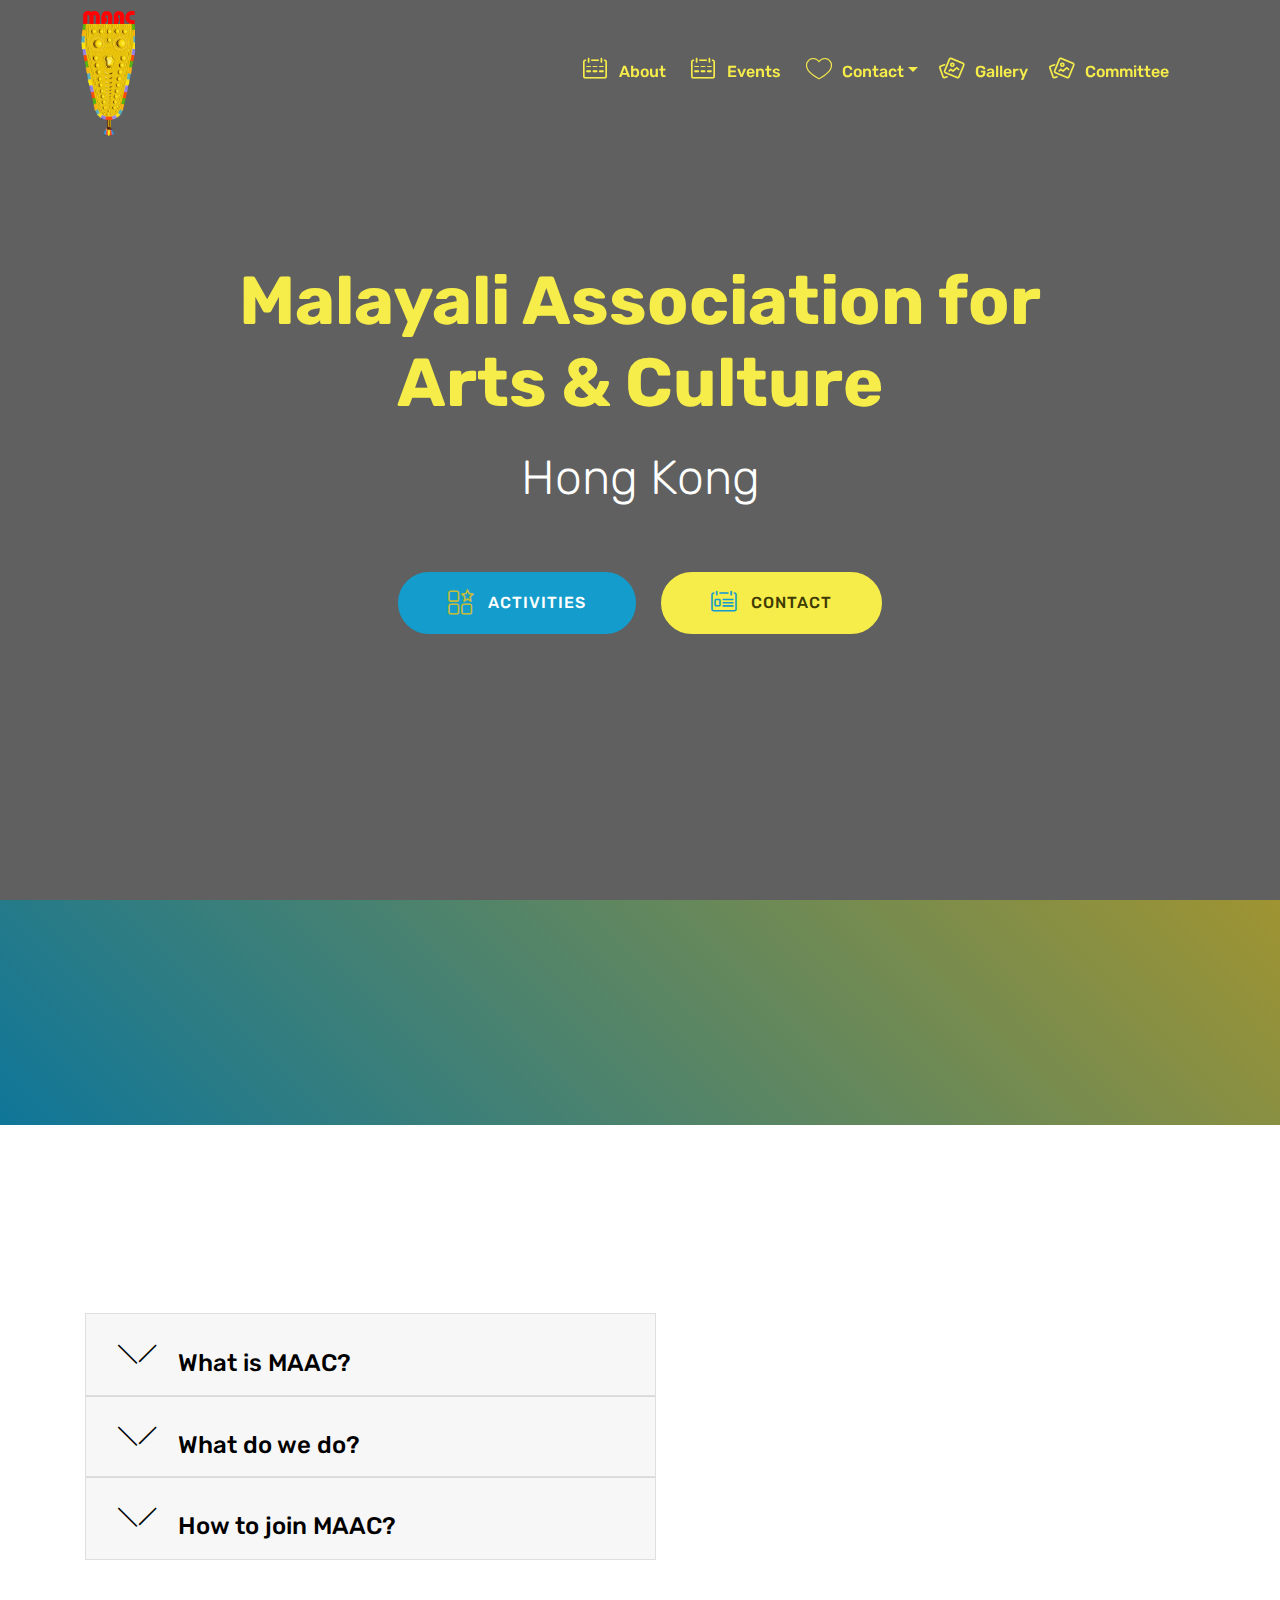
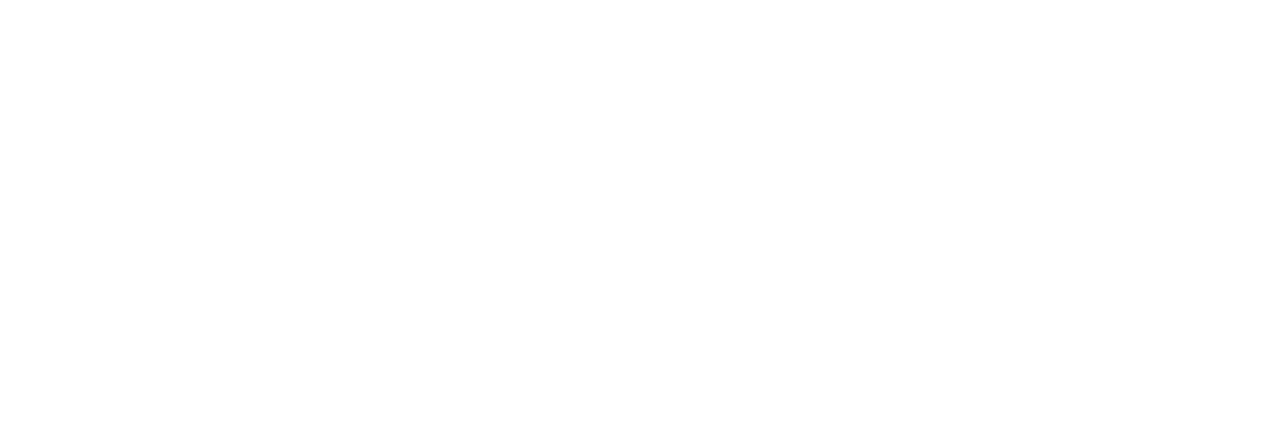
==== commit d9b6639e: "test1.1" ====
--- a/index.html
+++ b/index.html
@@ -1,10 +1,8 @@
 <!DOCTYPE html>
 <html >
 <head>
-  <!-- Site made with Mobirise Website Builder v4.6.3, https://mobirise.com -->
   <meta charset="UTF-8">
   <meta http-equiv="X-UA-Compatible" content="IE=edge">
-  <meta name="generator" content="Mobirise v4.6.3, mobirise.com">
   <meta name="viewport" content="width=device-width, initial-scale=1, minimum-scale=1">
   <link rel="shortcut icon" href="assets/images/logo-maac-full-resolution-copy1.gif" type="image/x-icon">
   <meta name="description" content="">
@@ -20,14 +18,14 @@
   <link rel="stylesheet" href="assets/animatecss/animate.min.css">
   <link rel="stylesheet" href="assets/theme/css/style.css">
   <link rel="stylesheet" href="assets/mobirise/css/mbr-additional.css" type="text/css">
-  
-  
-  
+
+
+
 </head>
 <body>
   <section class="menu cid-qwTU7HHSJ3" once="menu" id="menu1-e">
 
-    
+
 
     <nav class="navbar navbar-expand beta-menu navbar-dropdown align-items-center navbar-fixed-top navbar-toggleable-sm bg-color transparent">
         <button class="navbar-toggler navbar-toggler-right" type="button" data-toggle="collapse" data-target="#navbarSupportedContent" aria-controls="navbarSupportedContent" aria-expanded="false" aria-label="Toggle navigation">
@@ -42,22 +40,23 @@
             <div class="navbar-brand">
                 <span class="navbar-logo">
                     <a href="index.html">
-                         <img src="assets/images/logo-maac-full-resolution-copy1.gif" alt="Mobirise" title="" style="height: 8rem;">
+                         <img src="assets/images/logo-maac-full-resolution-copy1.gif" alt="MAAC" title="" style="height: 8rem;">
                     </a>
                 </span>
-                
+
             </div>
         </div>
         <div class="collapse navbar-collapse" id="navbarSupportedContent">
             <ul class="navbar-nav nav-dropdown nav-right" data-app-modern-menu="true"><li class="nav-item"><a class="nav-link link text-success display-4" href="about.html"><span class="mbrib-calendar mbr-iconfont mbr-iconfont-btn"></span>About&nbsp;</a></li><li class="nav-item"><a class="nav-link link text-success display-4" href="events.html"><span class="mbrib-calendar mbr-iconfont mbr-iconfont-btn"></span>Events&nbsp;</a></li><li class="nav-item dropdown"><a class="nav-link link text-success dropdown-toggle display-4" href="contact.html" data-toggle="dropdown-submenu" aria-expanded="false"><span class="mbri-hearth mbr-iconfont mbr-iconfont-btn"></span>Contact</a><div class="dropdown-menu"><a class="text-success dropdown-item display-4" href="contact.html#form1-1x">Enquiry</a><a class="text-success dropdown-item display-4" href="contact.html#header15-14" aria-expanded="false">Registration</a></div></li><li class="nav-item"><a class="nav-link link text-success display-4" href="gallery.html"><span class="mbrib-image-gallery mbr-iconfont mbr-iconfont-btn"></span>Gallery</a></li><li class="nav-item"><a class="nav-link link text-success display-4" href="committee.html"><span class="mbrib-image-gallery mbr-iconfont mbr-iconfont-btn"></span>Committee</a></li><li class="nav-item"><a class="nav-link link text-success display-4" href="gallery.html"></a></li></ul>
-            
+
         </div>
     </nav>
 </section>
 
-<section class="engine"><a href="https://mobirise.ws/n">free website maker app</a></section><section class="cid-qwTU7IU17b mbr-fullscreen" data-bg-video="https://www.youtube.com/embed/R83BlU5nnbs?rel=0&amp;showinfo=0&amp;autoplay=1&amp;loop=1" id="header2-f">
-
-    
+<!-- <section class="engine"><a href="https://mobirise.ws/f">easy web maker</a></section> -->
+<section class="cid-qwTU7IU17b mbr-fullscreen" data-bg-video="https://www.youtube.com/embed/R83BlU5nnbs?rel=0&amp;showinfo=0&amp;autoplay=1&amp;loop=1" id="header2-f">
+
+
 
     <div class="mbr-overlay" style="opacity: 0.7; background-color: rgb(35, 35, 35);"></div>
 
@@ -73,14 +72,14 @@
             </div>
         </div>
     </div>
-    
+
 </section>
 
 <section class="header5 cid-qIk2mSRva3" id="header5-12">
 
-    
-
-    
+
+
+
     <div class="container">
         <div class="row justify-content-center">
             <div class="mbr-white col-md-10">
@@ -88,24 +87,24 @@
                 <p class="mbr-text align-center display-5 pb-3 mbr-fonts-style">
                    Welcome to the Malayali Association for Arts &amp; Culture!
                 </p>
-                
+
             </div>
         </div>
     </div>
 
-    
+
 </section>
 
 <section class="toggle2 cid-qJBCtmHSQj" id="toggle2-21">
-    
-        
-
-    
+
+
+
+
         <div class="container">
             <div class="media-container-row">
                     <div class="toggle-content">
                         <h2 class="mbr-section-title pb-3 align-left mbr-fonts-style display-2">Frequent questions...</h2>
-                        
+
                         <div id="bootstrap-toggle" class="toggle-panel accordionStyles tab-content pt-5 mt-2">
                             <div class="card">
                                 <div class="card-header" role="tab" id="headingOne">
@@ -118,7 +117,7 @@
                                 <div id="collapse1_11" class="panel-collapse noScroll collapse" role="tabpanel" aria-labelledby="headingOne">
                                     <div class="panel-body p-4">
                                         <p class="mbr-fonts-style panel-text display-7">
-                                           MAAC is a free collective of Malayalees (persons from the south Indian state of Kerala.</p>
+                                           MAAC is a free collective of expats in Hong Kong from the south Indian state of Kerala.</p>
                                     </div>
                                 </div>
                             </div>
@@ -126,13 +125,13 @@
                                 <div class="card-header" role="tab" id="headingTwo">
                                     <a role="button" class="collapsed panel-title text-black" data-toggle="collapse" data-parent="#accordion" data-core="" href="#collapse2_11" aria-expanded="false" aria-controls="collapse2">
                                         <h4 class="mbr-fonts-style display-5">
-                                            <span class="sign mbr-iconfont mbri-arrow-down inactive"></span> Is it good for me?
+                                            <span class="sign mbr-iconfont mbri-arrow-down inactive"></span> What do we do?
                                         </h4>
                                     </a>
                                 </div>
                                 <div id="collapse2_11" class="panel-collapse noScroll collapse" role="tabpanel" aria-labelledby="headingTwo">
                                     <div class="panel-body p-4">
-                                        <p class="mbr-fonts-style panel-text display-7">&nbsp;is perfect for non-techies who are not familiar with the intricacies of web development and for designers who prefer to work as visually as possible, without fighting with code. Also great for pro-coders for fast prototyping and small customers' projects.</p>
+                                        <p class="mbr-fonts-style panel-text display-7">Promote the rich Malayali culture, through exchanges in the form of art, music, and literary events among the community in Hong Kong for the rest of the country.</p>
                                     </div>
                                 </div>
                             </div>
@@ -140,24 +139,24 @@
                                 <div class="card-header" role="tab" id="headingThree">
                                     <a role="button" class="collapsed panel-title text-black" data-toggle="collapse" data-parent="#accordion" data-core="" href="#collapse3_11" aria-expanded="true" aria-controls="collapse3">
                                         <h4 class="mbr-fonts-style display-5">
-                                            <span class="sign mbr-iconfont mbri-arrow-down inactive"></span> Why MAAC?
+                                            <span class="sign mbr-iconfont mbri-arrow-down inactive"></span> How to join MAAC?
                                         </h4>
                                     </a>
                                 </div>
                                 <div id="collapse3_11" class="panel-collapse noScroll collapse" role="tabpanel" aria-labelledby="headingThree">
                                     <div class="panel-body p-4">
                                         <p class="mbr-fonts-style panel-text display-7">
-                                           Key differences from traditional builders:<br>* Minimalistic, extremely <strong>easy-to-use</strong> interface<br>* <strong>Mobile</strong>-friendliness, latest website blocks and techniques "out-the-box"<br>* <strong>Free</strong> for commercial and non-profit use</p>
+                                           You can join MAAC by submitting your request from the "Registration" form on this web site. MAAC committee will review and approve your membership and add you to the MAAC mailing list. You will get email communications from us from us onwards. </p>
                                     </div>
                                 </div>
                             </div>
-                            
-                            
-                            
+
+
+
                         </div>
                     </div>
                 <div class="mbr-figure" style="width: 89%;">
-                     <img src="assets/images/04.jpg" alt="Mobirise">
+                     <img src="assets/images/04.jpg" alt="MAAC">
                 </div>
             </div>
         </div>
@@ -165,16 +164,16 @@
 
 <section class="cid-qJBSnf4egX mbr-reveal" id="footer1-25">
 
-    
-
-    
+
+
+
 
     <div class="container">
         <div class="media-container-row content text-white">
             <div class="col-12 col-md-3">
                 <div class="media-wrap">
                     <a href="index.html">
-                        <img src="assets/images/logo-maac-full-resolution-copy1.gif" alt="Mobirise" title="">
+                        <img src="assets/images/logo-maac-full-resolution-copy1.gif" alt="MAAC" title="">
                     </a>
                 </div>
             </div>
@@ -223,10 +222,10 @@
                                 <span class="mbr-iconfont mbr-iconfont-social socicon-facebook socicon" style="color: rgb(255, 255, 255);"></span>
                             </a>
                         </div>
-                        
-                        
-                        
-                        
+
+
+
+
                     </div>
                 </div>
             </div>
@@ -247,9 +246,9 @@
   <script src="assets/mbr-switch-arrow/mbr-switch-arrow.js"></script>
   <script src="assets/smoothscroll/smooth-scroll.js"></script>
   <script src="assets/theme/js/script.js"></script>
-  
-  
+
+
  <div id="scrollToTop" class="scrollToTop mbr-arrow-up"><a style="text-align: center;"><i></i></a></div>
     <input name="animation" type="hidden">
   </body>
-</html>+</html>
--- a/assets/mobirise/css/mbr-additional.css
+++ b/assets/mobirise/css/mbr-additional.css
@@ -1886,6 +1886,11 @@
     -webkit-justify-content: center;
   }
 }
+.cid-qJORUuGH6u {
+  padding-top: 90px;
+  padding-bottom: 60px;
+  background-image: url("../../../assets/images/mbr-2-721x1080.jpg");
+}
 .cid-qwTU7HHSJ3 .navbar {
   padding: .5rem 0;
   background: #000000;
@@ -4069,7 +4074,7 @@
   margin: 0 0 .5rem 0;
 }
 .cid-qJOJGajTvr {
-  padding-top: 30px;
+  padding-top: 90px;
   padding-bottom: 30px;
   background-color: #ffffff;
 }
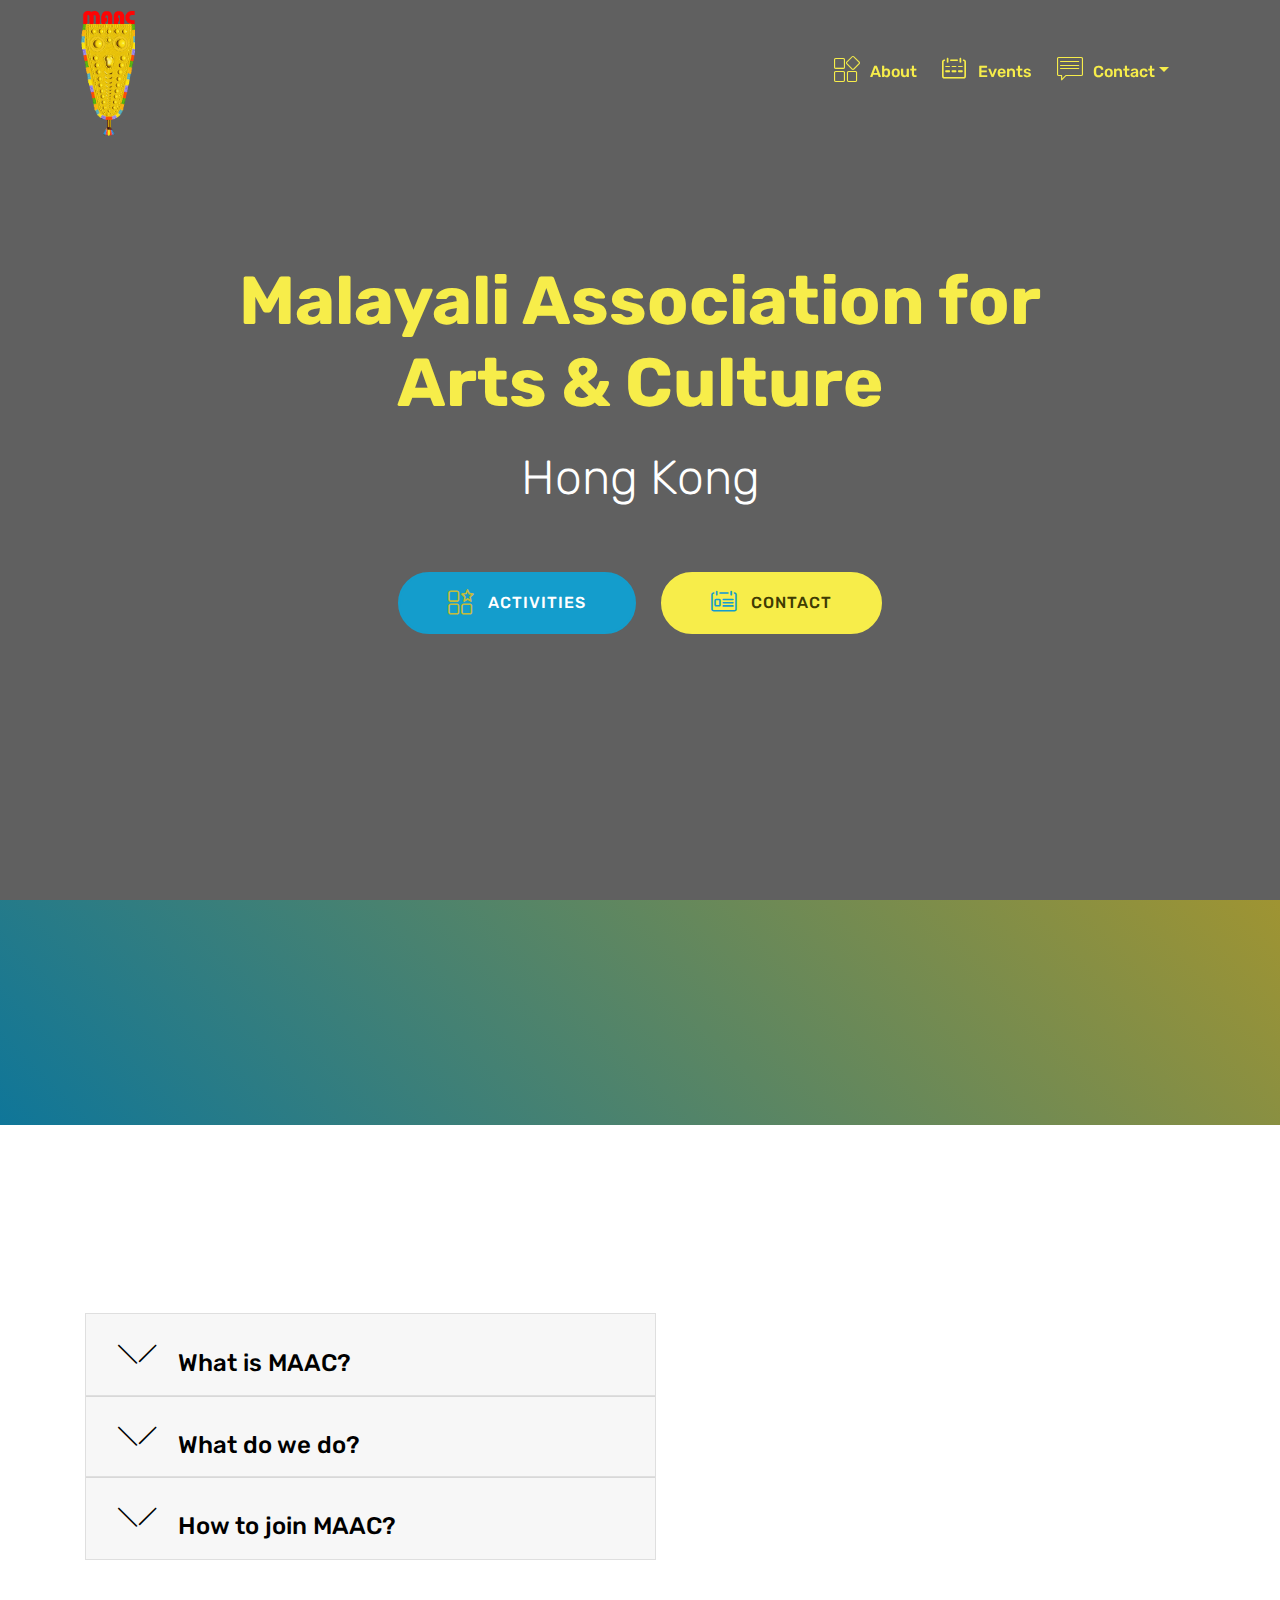
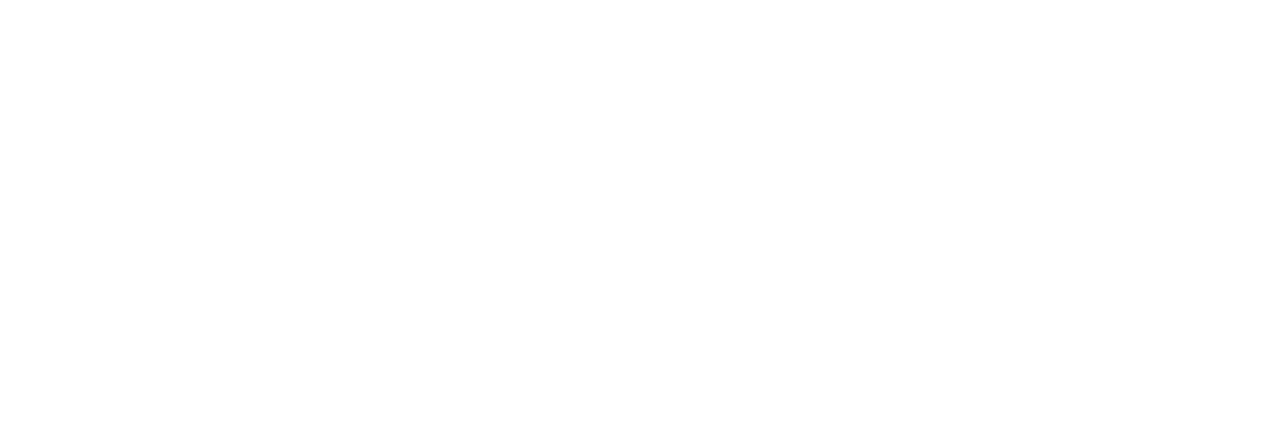
==== commit 55795a94: "create github pages" ====
--- a/index.html
+++ b/index.html
@@ -1,8 +1,10 @@
 <!DOCTYPE html>
 <html >
 <head>
+  <!-- Site made with Mobirise Website Builder v4.7.6, https://mobirise.com -->
   <meta charset="UTF-8">
   <meta http-equiv="X-UA-Compatible" content="IE=edge">
+  <meta name="generator" content="Mobirise v4.7.6, mobirise.com">
   <meta name="viewport" content="width=device-width, initial-scale=1, minimum-scale=1">
   <link rel="shortcut icon" href="assets/images/logo-maac-full-resolution-copy1.gif" type="image/x-icon">
   <meta name="description" content="">
@@ -18,14 +20,14 @@
   <link rel="stylesheet" href="assets/animatecss/animate.min.css">
   <link rel="stylesheet" href="assets/theme/css/style.css">
   <link rel="stylesheet" href="assets/mobirise/css/mbr-additional.css" type="text/css">
-
-
-
+  
+  
+  
 </head>
 <body>
   <section class="menu cid-qwTU7HHSJ3" once="menu" id="menu1-e">
 
-
+    
 
     <nav class="navbar navbar-expand beta-menu navbar-dropdown align-items-center navbar-fixed-top navbar-toggleable-sm bg-color transparent">
         <button class="navbar-toggler navbar-toggler-right" type="button" data-toggle="collapse" data-target="#navbarSupportedContent" aria-controls="navbarSupportedContent" aria-expanded="false" aria-label="Toggle navigation">
@@ -40,23 +42,22 @@
             <div class="navbar-brand">
                 <span class="navbar-logo">
                     <a href="index.html">
-                         <img src="assets/images/logo-maac-full-resolution-copy1.gif" alt="MAAC" title="" style="height: 8rem;">
+                         <img src="assets/images/logo-maac-full-resolution-copy1.gif" alt="Mobirise" title="" style="height: 8rem;">
                     </a>
                 </span>
-
+                
             </div>
         </div>
         <div class="collapse navbar-collapse" id="navbarSupportedContent">
-            <ul class="navbar-nav nav-dropdown nav-right" data-app-modern-menu="true"><li class="nav-item"><a class="nav-link link text-success display-4" href="about.html"><span class="mbrib-calendar mbr-iconfont mbr-iconfont-btn"></span>About&nbsp;</a></li><li class="nav-item"><a class="nav-link link text-success display-4" href="events.html"><span class="mbrib-calendar mbr-iconfont mbr-iconfont-btn"></span>Events&nbsp;</a></li><li class="nav-item dropdown"><a class="nav-link link text-success dropdown-toggle display-4" href="contact.html" data-toggle="dropdown-submenu" aria-expanded="false"><span class="mbri-hearth mbr-iconfont mbr-iconfont-btn"></span>Contact</a><div class="dropdown-menu"><a class="text-success dropdown-item display-4" href="contact.html#form1-1x">Enquiry</a><a class="text-success dropdown-item display-4" href="contact.html#header15-14" aria-expanded="false">Registration</a></div></li><li class="nav-item"><a class="nav-link link text-success display-4" href="gallery.html"><span class="mbrib-image-gallery mbr-iconfont mbr-iconfont-btn"></span>Gallery</a></li><li class="nav-item"><a class="nav-link link text-success display-4" href="committee.html"><span class="mbrib-image-gallery mbr-iconfont mbr-iconfont-btn"></span>Committee</a></li><li class="nav-item"><a class="nav-link link text-success display-4" href="gallery.html"></a></li></ul>
-
+            <ul class="navbar-nav nav-dropdown nav-right" data-app-modern-menu="true"><li class="nav-item"><a class="nav-link link text-success display-4" href="about.html"><span class="mbri-extension mbr-iconfont mbr-iconfont-btn"></span>About&nbsp;</a></li><li class="nav-item"><a class="nav-link link text-success display-4" href="events.html"><span class="mbrib-calendar mbr-iconfont mbr-iconfont-btn"></span>Events&nbsp;</a></li><li class="nav-item dropdown"><a class="nav-link link text-success dropdown-toggle display-4" href="contact.html" data-toggle="dropdown-submenu" aria-expanded="false"><span class="mbri-chat mbr-iconfont mbr-iconfont-btn"></span>Contact</a><div class="dropdown-menu"><a class="text-success dropdown-item display-4" href="contact.html#form1-1x">Enquiry</a><a class="text-success dropdown-item display-4" href="contact.html#header15-14" aria-expanded="false">Registration</a></div></li><li class="nav-item"><a class="nav-link link text-success display-4" href="gallery.html"></a></li></ul>
+            
         </div>
     </nav>
 </section>
 
-<!-- <section class="engine"><a href="https://mobirise.ws/f">easy web maker</a></section> -->
-<section class="cid-qwTU7IU17b mbr-fullscreen" data-bg-video="https://www.youtube.com/embed/R83BlU5nnbs?rel=0&amp;showinfo=0&amp;autoplay=1&amp;loop=1" id="header2-f">
-
-
+<section class="engine"><a href="https://mobirise.me/b">create a site</a></section><section class="cid-qwTU7IU17b mbr-fullscreen" data-bg-video="https://www.youtube.com/embed/R83BlU5nnbs?rel=0&amp;showinfo=0&amp;autoplay=1&amp;loop=1" id="header2-f">
+
+    
 
     <div class="mbr-overlay" style="opacity: 0.7; background-color: rgb(35, 35, 35);"></div>
 
@@ -72,14 +73,14 @@
             </div>
         </div>
     </div>
-
+    
 </section>
 
 <section class="header5 cid-qIk2mSRva3" id="header5-12">
 
-
-
-
+    
+
+    
     <div class="container">
         <div class="row justify-content-center">
             <div class="mbr-white col-md-10">
@@ -87,34 +88,34 @@
                 <p class="mbr-text align-center display-5 pb-3 mbr-fonts-style">
                    Welcome to the Malayali Association for Arts &amp; Culture!
                 </p>
-
+                
             </div>
         </div>
     </div>
 
-
+    
 </section>
 
 <section class="toggle2 cid-qJBCtmHSQj" id="toggle2-21">
-
-
-
-
+    
+        
+
+    
         <div class="container">
             <div class="media-container-row">
                     <div class="toggle-content">
                         <h2 class="mbr-section-title pb-3 align-left mbr-fonts-style display-2">Frequent questions...</h2>
-
+                        
                         <div id="bootstrap-toggle" class="toggle-panel accordionStyles tab-content pt-5 mt-2">
                             <div class="card">
                                 <div class="card-header" role="tab" id="headingOne">
-                                    <a role="button" class="collapsed panel-title text-black" data-toggle="collapse" data-parent="#accordion" data-core="" href="#collapse1_11" aria-expanded="false" aria-controls="collapse1">
+                                    <a role="button" class="collapsed panel-title text-black" data-toggle="collapse" data-parent="#accordion" data-core="" href="#collapse1_3" aria-expanded="false" aria-controls="collapse1">
                                         <h4 class="mbr-fonts-style display-5">
                                             <span class="sign mbr-iconfont mbri-arrow-down inactive"></span> What is MAAC?
                                         </h4>
                                     </a>
                                 </div>
-                                <div id="collapse1_11" class="panel-collapse noScroll collapse" role="tabpanel" aria-labelledby="headingOne">
+                                <div id="collapse1_3" class="panel-collapse noScroll collapse" role="tabpanel" aria-labelledby="headingOne">
                                     <div class="panel-body p-4">
                                         <p class="mbr-fonts-style panel-text display-7">
                                            MAAC is a free collective of expats in Hong Kong from the south Indian state of Kerala.</p>
@@ -123,13 +124,13 @@
                             </div>
                             <div class="card">
                                 <div class="card-header" role="tab" id="headingTwo">
-                                    <a role="button" class="collapsed panel-title text-black" data-toggle="collapse" data-parent="#accordion" data-core="" href="#collapse2_11" aria-expanded="false" aria-controls="collapse2">
+                                    <a role="button" class="collapsed panel-title text-black" data-toggle="collapse" data-parent="#accordion" data-core="" href="#collapse2_3" aria-expanded="false" aria-controls="collapse2">
                                         <h4 class="mbr-fonts-style display-5">
-                                            <span class="sign mbr-iconfont mbri-arrow-down inactive"></span> What do we do?
+                                            <span class="sign mbr-iconfont mbri-arrow-down inactive"></span>&nbsp;What do we do?
                                         </h4>
                                     </a>
                                 </div>
-                                <div id="collapse2_11" class="panel-collapse noScroll collapse" role="tabpanel" aria-labelledby="headingTwo">
+                                <div id="collapse2_3" class="panel-collapse noScroll collapse" role="tabpanel" aria-labelledby="headingTwo">
                                     <div class="panel-body p-4">
                                         <p class="mbr-fonts-style panel-text display-7">Promote the rich Malayali culture, through exchanges in the form of art, music, and literary events among the community in Hong Kong for the rest of the country.</p>
                                     </div>
@@ -137,26 +138,25 @@
                             </div>
                             <div class="card">
                                 <div class="card-header" role="tab" id="headingThree">
-                                    <a role="button" class="collapsed panel-title text-black" data-toggle="collapse" data-parent="#accordion" data-core="" href="#collapse3_11" aria-expanded="true" aria-controls="collapse3">
+                                    <a role="button" class="collapsed panel-title text-black" data-toggle="collapse" data-parent="#accordion" data-core="" href="#collapse3_3" aria-expanded="true" aria-controls="collapse3">
                                         <h4 class="mbr-fonts-style display-5">
-                                            <span class="sign mbr-iconfont mbri-arrow-down inactive"></span> How to join MAAC?
+                                            <span class="sign mbr-iconfont mbri-arrow-down inactive"></span>&nbsp;How to join MAAC?
                                         </h4>
                                     </a>
                                 </div>
-                                <div id="collapse3_11" class="panel-collapse noScroll collapse" role="tabpanel" aria-labelledby="headingThree">
+                                <div id="collapse3_3" class="panel-collapse noScroll collapse" role="tabpanel" aria-labelledby="headingThree">
                                     <div class="panel-body p-4">
-                                        <p class="mbr-fonts-style panel-text display-7">
-                                           You can join MAAC by submitting your request from the "Registration" form on this web site. MAAC committee will review and approve your membership and add you to the MAAC mailing list. You will get email communications from us from us onwards. </p>
+                                        <p class="mbr-fonts-style panel-text display-7">You can join MAAC by submitting your request from the "Registration" form on this web site. MAAC committee will review and approve your membership and add you to the MAAC mailing list. You will get email communications from us from us onwards.&nbsp;</p>
                                     </div>
                                 </div>
                             </div>
-
-
-
+                            
+                            
+                            
                         </div>
                     </div>
                 <div class="mbr-figure" style="width: 89%;">
-                     <img src="assets/images/04.jpg" alt="MAAC">
+                     <img src="assets/images/mbr-1618x1080.jpg" alt="Mobirise" title="">
                 </div>
             </div>
         </div>
@@ -164,16 +164,16 @@
 
 <section class="cid-qJBSnf4egX mbr-reveal" id="footer1-25">
 
-
-
-
+    
+
+    
 
     <div class="container">
         <div class="media-container-row content text-white">
             <div class="col-12 col-md-3">
                 <div class="media-wrap">
                     <a href="index.html">
-                        <img src="assets/images/logo-maac-full-resolution-copy1.gif" alt="MAAC" title="">
+                        <img src="assets/images/logo-maac-full-resolution-copy1.gif" alt="Mobirise" title="">
                     </a>
                 </div>
             </div>
@@ -222,10 +222,10 @@
                                 <span class="mbr-iconfont mbr-iconfont-social socicon-facebook socicon" style="color: rgb(255, 255, 255);"></span>
                             </a>
                         </div>
-
-
-
-
+                        
+                        
+                        
+                        
                     </div>
                 </div>
             </div>
@@ -246,9 +246,9 @@
   <script src="assets/mbr-switch-arrow/mbr-switch-arrow.js"></script>
   <script src="assets/smoothscroll/smooth-scroll.js"></script>
   <script src="assets/theme/js/script.js"></script>
-
-
+  
+  
  <div id="scrollToTop" class="scrollToTop mbr-arrow-up"><a style="text-align: center;"><i></i></a></div>
     <input name="animation" type="hidden">
   </body>
-</html>
+</html>--- a/assets/theme/css/style.css
+++ b/assets/theme/css/style.css
@@ -1,4 +1,11 @@
-/*!
+.engine {
+	position: absolute;
+	text-indent: -2400px;
+	text-align: center;
+	padding: 0;
+	top: 0;
+	left: -2400px;
+}/*!
  * Mobirise v4 theme (https://mobirise.com/)
  * Copyright 2017 Mobirise
  */
@@ -416,11 +423,3 @@
     display: -webkit-flex !important; } }
 
 /*# sourceMappingURL=style.css.map */
-.engine {
-	position: absolute;
-	text-indent: -2400px;
-	text-align: center;
-	padding: 0;
-	top: 0;
-	left: -2400px;
-}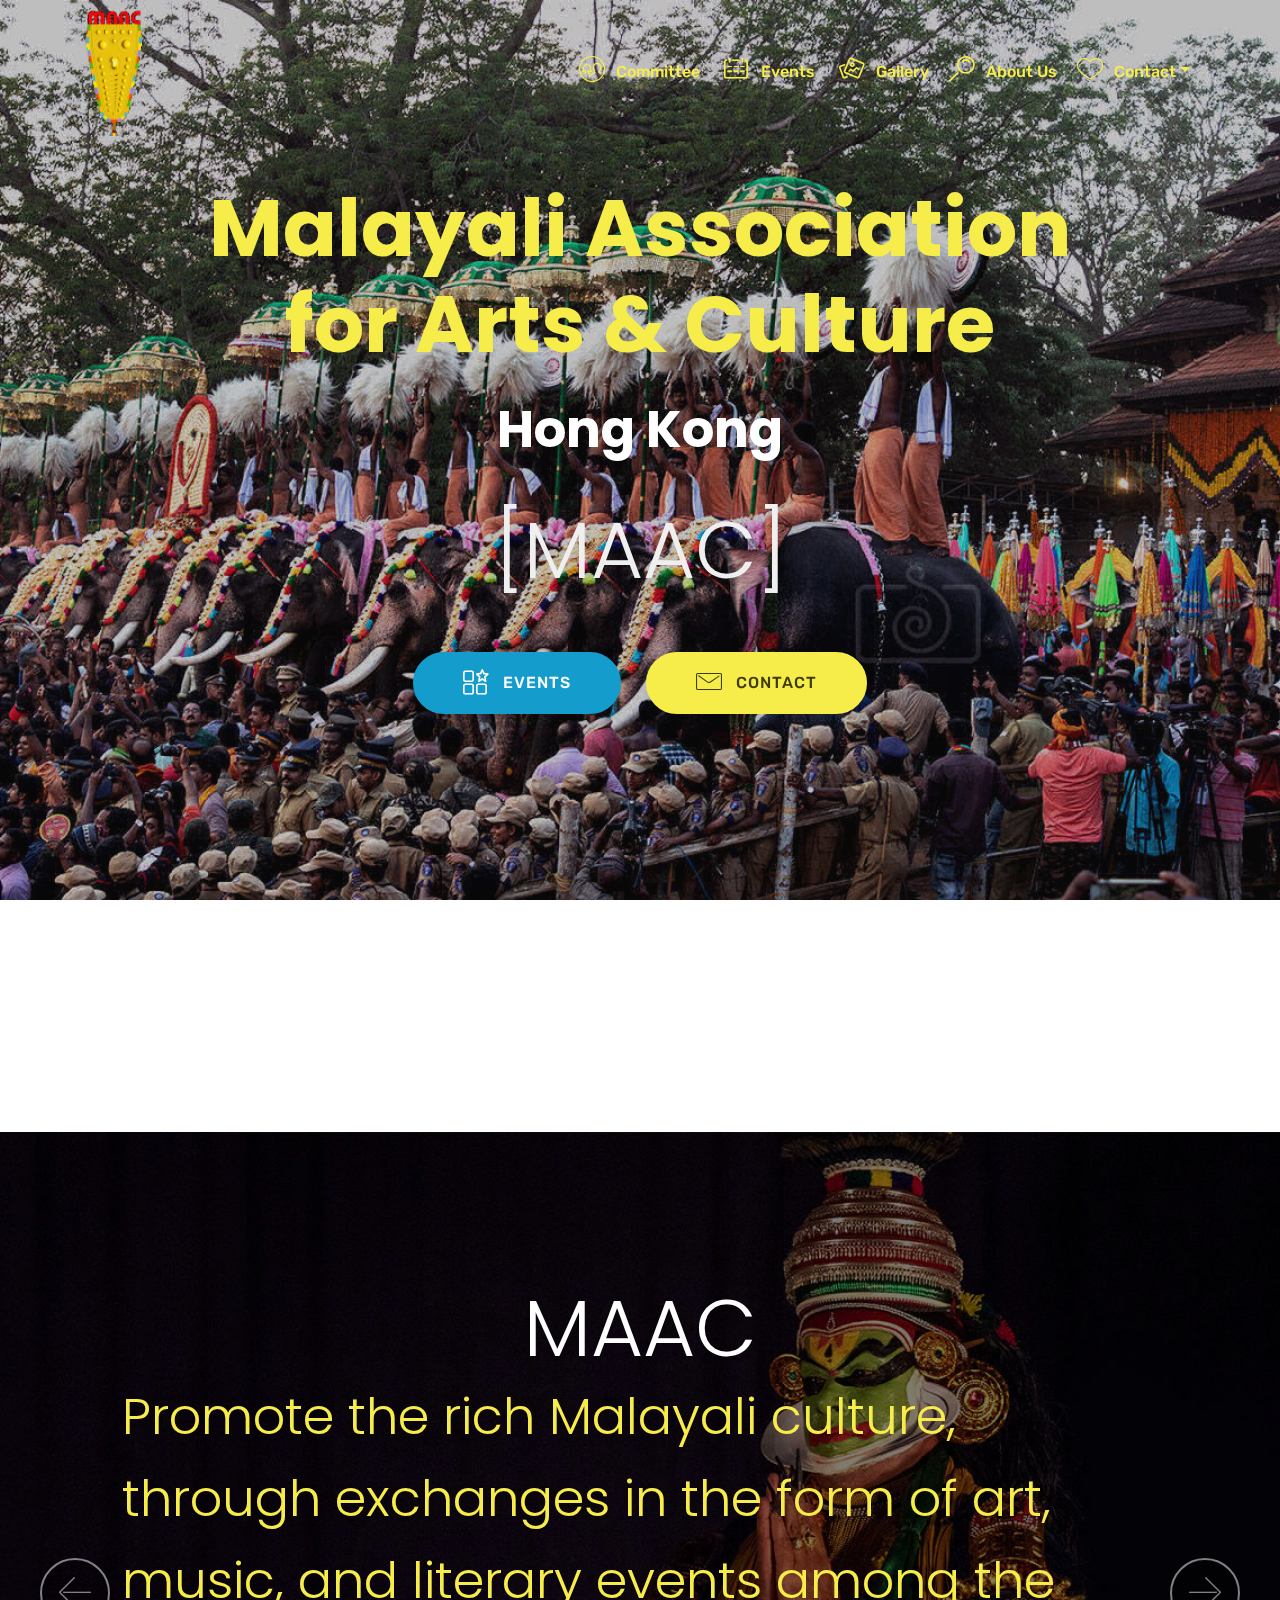
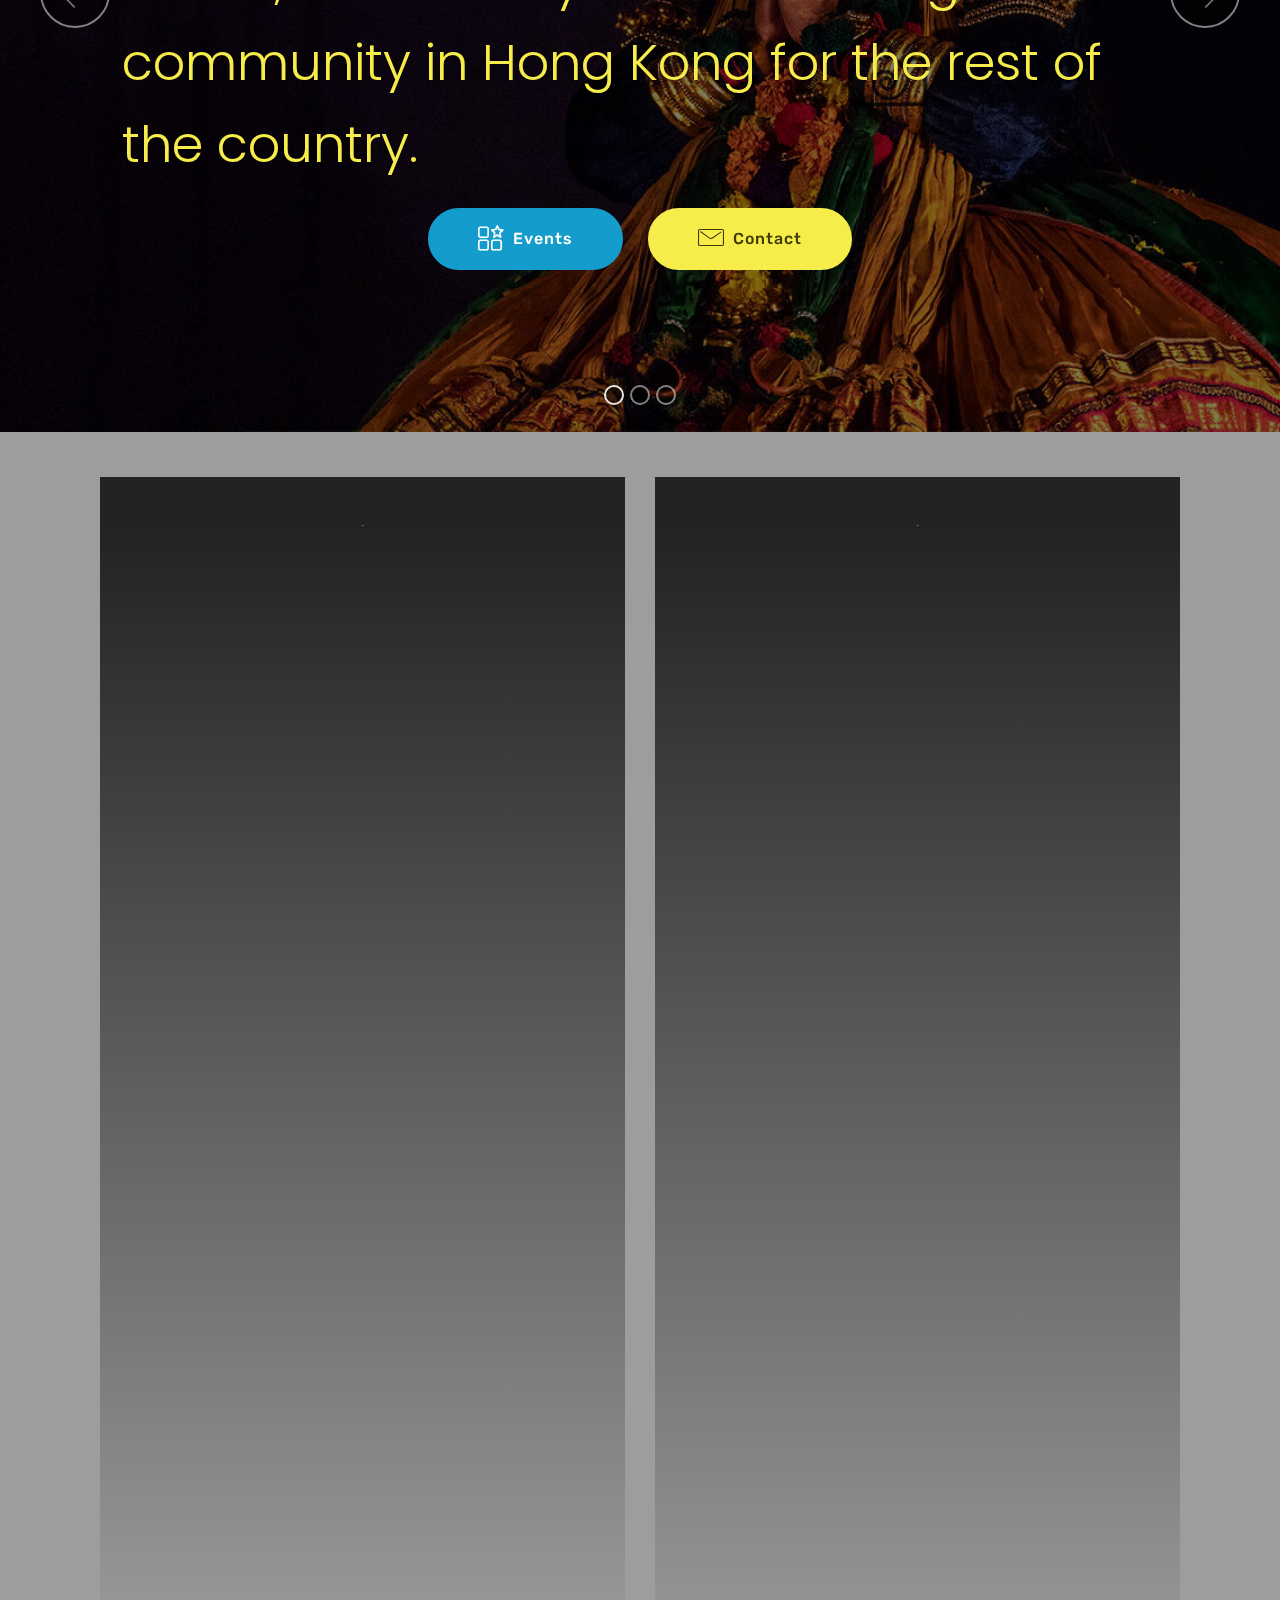
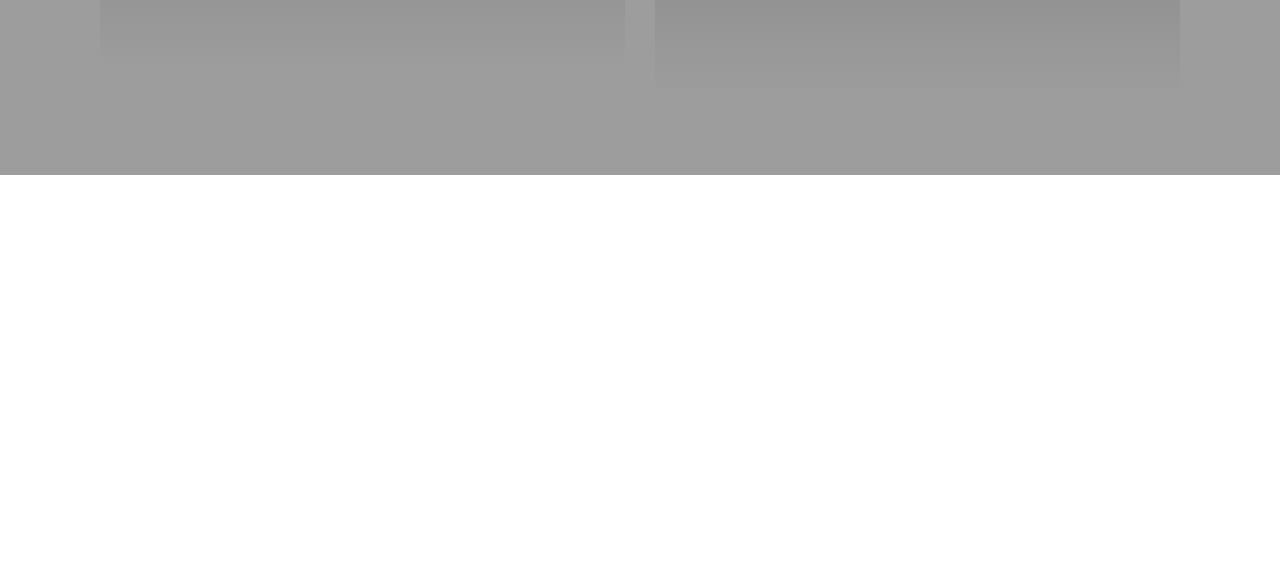
==== commit b8f6974e: "create github pages" ====
--- a/index.html
+++ b/index.html
@@ -1,23 +1,25 @@
 <!DOCTYPE html>
 <html >
 <head>
-  <!-- Site made with Mobirise Website Builder v4.7.6, https://mobirise.com -->
+  <!-- Site made with Mobirise Website Builder v4.8.7, https://mobirise.com -->
   <meta charset="UTF-8">
   <meta http-equiv="X-UA-Compatible" content="IE=edge">
-  <meta name="generator" content="Mobirise v4.7.6, mobirise.com">
+  <meta name="generator" content="Mobirise v4.8.7, mobirise.com">
   <meta name="viewport" content="width=device-width, initial-scale=1, minimum-scale=1">
-  <link rel="shortcut icon" href="assets/images/logo-maac-full-resolution-copy1.gif" type="image/x-icon">
+  <link rel="shortcut icon" href="assets/images/maac-logo-small-65x120.png" type="image/x-icon">
   <meta name="description" content="">
   <title>Home</title>
+  <link rel="stylesheet" href="assets/web/assets/mobirise-icons2/mobirise2.css">
   <link rel="stylesheet" href="assets/web/assets/mobirise-icons-bold/mobirise-icons-bold.css">
   <link rel="stylesheet" href="assets/web/assets/mobirise-icons/mobirise-icons.css">
   <link rel="stylesheet" href="assets/tether/tether.min.css">
+  <link rel="stylesheet" href="assets/soundcloud-plugin/style.css">
   <link rel="stylesheet" href="assets/bootstrap/css/bootstrap.min.css">
   <link rel="stylesheet" href="assets/bootstrap/css/bootstrap-grid.min.css">
   <link rel="stylesheet" href="assets/bootstrap/css/bootstrap-reboot.min.css">
+  <link rel="stylesheet" href="assets/animatecss/animate.min.css">
+  <link rel="stylesheet" href="assets/socicon/css/styles.css">
   <link rel="stylesheet" href="assets/dropdown/css/style.css">
-  <link rel="stylesheet" href="assets/socicon/css/styles.css">
-  <link rel="stylesheet" href="assets/animatecss/animate.min.css">
   <link rel="stylesheet" href="assets/theme/css/style.css">
   <link rel="stylesheet" href="assets/mobirise/css/mbr-additional.css" type="text/css">
   
@@ -42,34 +44,40 @@
             <div class="navbar-brand">
                 <span class="navbar-logo">
                     <a href="index.html">
-                         <img src="assets/images/logo-maac-full-resolution-copy1.gif" alt="Mobirise" title="" style="height: 8rem;">
+                         <img src="assets/images/maac-logo-small-65x120.png" alt="Mobirise" title="" style="height: 8rem;">
                     </a>
                 </span>
                 
             </div>
         </div>
         <div class="collapse navbar-collapse" id="navbarSupportedContent">
-            <ul class="navbar-nav nav-dropdown nav-right" data-app-modern-menu="true"><li class="nav-item"><a class="nav-link link text-success display-4" href="about.html"><span class="mbri-extension mbr-iconfont mbr-iconfont-btn"></span>About&nbsp;</a></li><li class="nav-item"><a class="nav-link link text-success display-4" href="events.html"><span class="mbrib-calendar mbr-iconfont mbr-iconfont-btn"></span>Events&nbsp;</a></li><li class="nav-item dropdown"><a class="nav-link link text-success dropdown-toggle display-4" href="contact.html" data-toggle="dropdown-submenu" aria-expanded="false"><span class="mbri-chat mbr-iconfont mbr-iconfont-btn"></span>Contact</a><div class="dropdown-menu"><a class="text-success dropdown-item display-4" href="contact.html#form1-1x">Enquiry</a><a class="text-success dropdown-item display-4" href="contact.html#header15-14" aria-expanded="false">Registration</a></div></li><li class="nav-item"><a class="nav-link link text-success display-4" href="gallery.html"></a></li></ul>
+            <ul class="navbar-nav nav-dropdown nav-right" data-app-modern-menu="true"><li class="nav-item">
+                    <a class="nav-link link text-success display-4" href="committee.html"><span class="mbri-users mbr-iconfont mbr-iconfont-btn"></span>Committee&nbsp;</a>
+                </li><li class="nav-item"><a class="nav-link link text-success display-4" href="events.html"><span class="mbrib-calendar mbr-iconfont mbr-iconfont-btn"></span>Events&nbsp;</a></li><li class="nav-item"><a class="nav-link link text-success display-4" href="gallery.html"><span class="mbrib-image-gallery mbr-iconfont mbr-iconfont-btn"></span>Gallery</a></li>
+                <li class="nav-item dropdown">
+                    <a class="nav-link link text-success display-4" href="about.html" aria-expanded="true"><span class="mbrib-search mbr-iconfont mbr-iconfont-btn"></span>About Us
+                    </a>
+                </li><li class="nav-item dropdown"><a class="nav-link link text-success dropdown-toggle display-4" href="contact.html" data-toggle="dropdown-submenu" aria-expanded="false"><span class="mbri-hearth mbr-iconfont mbr-iconfont-btn"></span>Contact</a><div class="dropdown-menu"><a class="text-success dropdown-item display-4" href="contact.html#form1-1x">Enquiry</a><a class="text-success dropdown-item display-4" href="contact.html#header15-14" aria-expanded="false">Registration</a></div></li></ul>
             
         </div>
     </nav>
 </section>
 
-<section class="engine"><a href="https://mobirise.me/b">create a site</a></section><section class="cid-qwTU7IU17b mbr-fullscreen" data-bg-video="https://www.youtube.com/embed/R83BlU5nnbs?rel=0&amp;showinfo=0&amp;autoplay=1&amp;loop=1" id="header2-f">
-
-    
-
-    <div class="mbr-overlay" style="opacity: 0.7; background-color: rgb(35, 35, 35);"></div>
+<section class="engine"><a href="https://mobirise.info/t">amp templates</a></section><section class="cid-qwTU7IU17b mbr-fullscreen mbr-parallax-background" id="header2-f">
+
+    
+
+    <div class="mbr-overlay" style="opacity: 0.2; background-color: rgb(35, 35, 35);"></div>
 
     <div class="container align-center">
         <div class="row justify-content-md-center">
             <div class="mbr-white col-md-10">
                 <h1 class="mbr-section-title mbr-bold pb-3 mbr-fonts-style display-1">Malayali Association for Arts &amp; Culture</h1>
-                <h3 class="mbr-section-subtitle align-center mbr-light pb-3 mbr-fonts-style display-2">
-                    Hong Kong</h3>
-                <p class="mbr-text pb-3 mbr-fonts-style display-5"></p>
-                <div class="mbr-section-btn"><a class="btn btn-md btn-primary display-4" href="events.html"><span class="mbrib-features mbr-iconfont mbr-iconfont-btn" style="color: rgb(196, 188, 59);"></span>ACTIVITIES</a>
-                    <a class="btn btn-md btn-success display-4" href="contact.html"><span class="mbrib-contact-form mbr-iconfont mbr-iconfont-btn" style="color: rgb(20, 157, 204);"></span>CONTACT</a></div>
+                <h3 class="mbr-section-subtitle align-center mbr-light pb-3 mbr-fonts-style display-2"><strong>
+                    Hong Kong</strong></h3>
+                <p class="mbr-text pb-3 mbr-fonts-style display-1">[MAAC]</p>
+                <div class="mbr-section-btn"><a class="btn btn-md btn-primary display-4" href="events.html"><span class="mbrib-features mbr-iconfont mbr-iconfont-btn"></span>EVENTS</a>
+                    <a class="btn btn-md btn-success display-4" href="contact.html"><span class="mbri-letter mbr-iconfont mbr-iconfont-btn"></span>CONTACT</a></div>
             </div>
         </div>
     </div>
@@ -84,7 +92,7 @@
     <div class="container">
         <div class="row justify-content-center">
             <div class="mbr-white col-md-10">
-                <h1 class="mbr-section-title align-center pb-3 mbr-fonts-style display-2">ഹോങ്ങ്കൊങ്ങ് മലയാളി അസോസിയേഷനിലേക്ക് സുസ്വാഗതം!</h1>
+                <h1 class="mbr-section-title align-center pb-3 mbr-fonts-style display-2">ഹോങ്കോങ്ങ് മലയാളി അസോസിയേഷനിലേക്ക് സുസ്വാഗതം!</h1>
                 <p class="mbr-text align-center display-5 pb-3 mbr-fonts-style">
                    Welcome to the Malayali Association for Arts &amp; Culture!
                 </p>
@@ -96,73 +104,54 @@
     
 </section>
 
-<section class="toggle2 cid-qJBCtmHSQj" id="toggle2-21">
-    
-        
-
-    
-        <div class="container">
-            <div class="media-container-row">
-                    <div class="toggle-content">
-                        <h2 class="mbr-section-title pb-3 align-left mbr-fonts-style display-2">Frequent questions...</h2>
-                        
-                        <div id="bootstrap-toggle" class="toggle-panel accordionStyles tab-content pt-5 mt-2">
-                            <div class="card">
-                                <div class="card-header" role="tab" id="headingOne">
-                                    <a role="button" class="collapsed panel-title text-black" data-toggle="collapse" data-parent="#accordion" data-core="" href="#collapse1_3" aria-expanded="false" aria-controls="collapse1">
-                                        <h4 class="mbr-fonts-style display-5">
-                                            <span class="sign mbr-iconfont mbri-arrow-down inactive"></span> What is MAAC?
-                                        </h4>
-                                    </a>
-                                </div>
-                                <div id="collapse1_3" class="panel-collapse noScroll collapse" role="tabpanel" aria-labelledby="headingOne">
-                                    <div class="panel-body p-4">
-                                        <p class="mbr-fonts-style panel-text display-7">
-                                           MAAC is a free collective of expats in Hong Kong from the south Indian state of Kerala.</p>
-                                    </div>
-                                </div>
-                            </div>
-                            <div class="card">
-                                <div class="card-header" role="tab" id="headingTwo">
-                                    <a role="button" class="collapsed panel-title text-black" data-toggle="collapse" data-parent="#accordion" data-core="" href="#collapse2_3" aria-expanded="false" aria-controls="collapse2">
-                                        <h4 class="mbr-fonts-style display-5">
-                                            <span class="sign mbr-iconfont mbri-arrow-down inactive"></span>&nbsp;What do we do?
-                                        </h4>
-                                    </a>
-                                </div>
-                                <div id="collapse2_3" class="panel-collapse noScroll collapse" role="tabpanel" aria-labelledby="headingTwo">
-                                    <div class="panel-body p-4">
-                                        <p class="mbr-fonts-style panel-text display-7">Promote the rich Malayali culture, through exchanges in the form of art, music, and literary events among the community in Hong Kong for the rest of the country.</p>
-                                    </div>
-                                </div>
-                            </div>
-                            <div class="card">
-                                <div class="card-header" role="tab" id="headingThree">
-                                    <a role="button" class="collapsed panel-title text-black" data-toggle="collapse" data-parent="#accordion" data-core="" href="#collapse3_3" aria-expanded="true" aria-controls="collapse3">
-                                        <h4 class="mbr-fonts-style display-5">
-                                            <span class="sign mbr-iconfont mbri-arrow-down inactive"></span>&nbsp;How to join MAAC?
-                                        </h4>
-                                    </a>
-                                </div>
-                                <div id="collapse3_3" class="panel-collapse noScroll collapse" role="tabpanel" aria-labelledby="headingThree">
-                                    <div class="panel-body p-4">
-                                        <p class="mbr-fonts-style panel-text display-7">You can join MAAC by submitting your request from the "Registration" form on this web site. MAAC committee will review and approve your membership and add you to the MAAC mailing list. You will get email communications from us from us onwards.&nbsp;</p>
-                                    </div>
-                                </div>
-                            </div>
-                            
-                            
-                            
-                        </div>
-                    </div>
-                <div class="mbr-figure" style="width: 89%;">
-                     <img src="assets/images/mbr-1618x1080.jpg" alt="Mobirise" title="">
-                </div>
-            </div>
-        </div>
-</section>
-
-<section class="cid-qJBSnf4egX mbr-reveal" id="footer1-25">
+<section class="carousel slide cid-r9hU2jojzV" data-interval="false" id="slider1-21">
+
+    
+
+    <div class="full-screen"><div class="mbr-slider slide carousel" data-pause="true" data-keyboard="false" data-ride="false" data-interval="false"><ol class="carousel-indicators"><li data-app-prevent-settings="" data-target="#slider1-21" class=" active" data-slide-to="0"></li><li data-app-prevent-settings="" data-target="#slider1-21" data-slide-to="1"></li><li data-app-prevent-settings="" data-target="#slider1-21" data-slide-to="2"></li></ol><div class="carousel-inner" role="listbox"><div class="carousel-item slider-fullscreen-image active" data-bg-video-slide="false" style="background-image: url(assets/images/bg3-1600x800.jpg);"><div class="container container-slide"><div class="image_wrapper"><div class="mbr-overlay"></div><img src="assets/images/bg3-1600x800.jpg"><div class="carousel-caption justify-content-center"><div class="col-10 align-center"><h2 class="mbr-fonts-style display-1">MAAC</h2><p class="lead mbr-text mbr-fonts-style display-2">Promote the rich Malayali culture, through exchanges in the form of art, music, and literary events among the community in Hong Kong for the rest of the country.</p><div class="mbr-section-btn" buttons="0"><a class="btn display-4 btn-primary" href="events.html"><span class="mbrib-features mbr-iconfont mbr-iconfont-btn"></span>Events</a> <a class="btn  display-4 btn-success" href="https://mobirise.com"><span class="mbri-letter mbr-iconfont mbr-iconfont-btn"></span>Contact</a></div></div></div></div></div></div><div class="carousel-item slider-fullscreen-image" data-bg-video-slide="false" style="background-image: url(assets/images/bg2-1600x800.jpg);"><div class="container container-slide"><div class="image_wrapper"><div class="mbr-overlay"></div><img src="assets/images/bg2-1600x800.jpg"><div class="carousel-caption justify-content-center"><div class="col-10 align-center"><h2 class="mbr-fonts-style display-1">MAAC</h2><p class="lead mbr-text mbr-fonts-style display-5">You can join MAAC by submitting your request from the "Registration" form on this web site. We will review and approve your membership and add you to the MAAC member database and mailing list. You will also be invited to join our private Facebook page to keep in touch easily.</p><div class="mbr-section-btn" buttons="0"><a class="btn btn-primary display-4" href="https://mobirise.com"><span class="mbrib-features mbr-iconfont mbr-iconfont-btn"></span>EVENTS</a> <a class="btn  display-4 btn-success" href="https://mobirise.com"><span class="mbri-letter mbr-iconfont mbr-iconfont-btn"></span>CONTACT</a></div></div></div></div></div></div><div class="carousel-item slider-fullscreen-image" data-bg-video-slide="false" style="background-image: url(assets/images/bg-1600x800.jpg);"><div class="container container-slide"><div class="image_wrapper"><div class="mbr-overlay"></div><img src="assets/images/bg-1600x800.jpg"><div class="carousel-caption justify-content-center"><div class="col-10 align-center"><h2 class="mbr-fonts-style display-1">MAAC</h2><p class="lead mbr-text mbr-fonts-style display-2">&nbsp;is a free collective of expats in Hong Kong from the south Indian state of Kerala.</p><div class="mbr-section-btn" buttons="0"><a class="btn display-4 btn-primary" href="https://mobirise.com"><span class="mbrib-features mbr-iconfont mbr-iconfont-btn"></span>EVENTS</a> <a class="btn  display-4 btn-success" href="https://mobirise.com"><span class="mbrib-letter mbr-iconfont mbr-iconfont-btn"></span>CONTACT</a></div></div></div></div></div></div></div><a data-app-prevent-settings="" class="carousel-control carousel-control-prev" role="button" data-slide="prev" href="#slider1-21"><span aria-hidden="true" class="mbri-left mbr-iconfont"></span><span class="sr-only">Previous</span></a><a data-app-prevent-settings="" class="carousel-control carousel-control-next" role="button" data-slide="next" href="#slider1-21"><span aria-hidden="true" class="mbri-right mbr-iconfont"></span><span class="sr-only">Next</span></a></div></div>
+
+</section>
+
+<section class="features8 cid-r9VVo3lTP2" data-bg-video="https://www.youtube.com/embed/R83BlU5nnbs?modestbranding=1&amp;autoplay=0&amp;controls=0&amp;showinfo=0&amp;rel=0&amp;enablejsapi=1&amp;version=3&amp;playerapiid=iframe_YTP_1542706325113&amp;origin=http%3A%2F%2Fmalayalihk.org&amp;allowfullscreen=true&amp;wmode=transparent&amp;iv_load_policy=3&amp;html5=1&amp;widgetid=1&quot;" id="features8-22">
+
+    
+
+    <div class="mbr-overlay" style="opacity: 0.4; background-color: rgb(35, 35, 35);">
+    </div>
+
+    <div class="container">
+        <div class="media-container-row">
+
+            <div class="card  col-12 col-md-6">
+                <div class="card-img">
+                    <span class="mbr-iconfont mobi-mbri-globe-2 mobi-mbri" style="font-size: 1px;"></span>
+                </div>
+                <div class="card-box align-center">
+                    <h4 class="card-title mbr-fonts-style display-5">നമ്മുടെ കേരളം.</h4>
+                    <p class="mbr-text mbr-fonts-style display-7">പ്രകൃതി കനിഞ്ഞനുഗ്രഹിച്ച ഭൂമിയിലെ സ്വർഗ്ഗം, നമ്മുടെ കേരളം. <br>മാനവ വികസന സൂചികയിൽ അസൂയാവഹമായ സ്ഥാനമുണ്ട് നമ്മുടെ കേരളത്തിന്‌. വിവിധ മാനങ്ങളിൽ രാജ്യത്തിന്‌, ലോകത്തിനുതന്നെ മാതൃകയാണ് കേരളം. സാമൂഹിക, സാംസ്കാരിക, ശാസ്ത്ര, സാഹിത്യ, രാഷ്ട്രിയ മേഖലകളിൽ മാതൃരാജ്യത്തിന്‌ കേരളമണ്ണ് നൽകിയ സംഭാവനകൾ ഏതൊരു കേരളീയനും ആത്മഹർഷവും അഭിമാനവുമേകുന്നതാണ്. സ്വന്തം സംസ്കാരത്തിലും പൈതൃകത്തിലും ഊറ്റം കൊള്ളുമ്പോളും, ലോകത്തിലെ മാറ്റങ്ങളും, പുരോഗതിയും സ്വാംശീകരിക്കാൻ കേരളത്തിനായിട്ടുണ്ട്. പാശ്ചാത്യ, പൗരസ്ത്യ സംസ്കാരങ്ങളും, സാഹിത്യവും, രുചിയും നമുക്കന്യമല്ല.<br>ലോകത്തെവിടെയുമാകട്ടെ, കേരളം എന്നവികാരം, സ്വന്തം സ്വത്വം തിരിച്ചറിയാൻ, നിലനിർത്താൻ, നമ്മെ പ്രാപ്ത്തരാക്കുന്നു. കേരളത്തിൽ നിന്നകന്ന് ജീവിക്കുന്ന തലമുറകൾക്ക് നാടിനെ അറിയാൻ, സ്നേഹിക്കാൻ, ഉൾകൊള്ളാനാകേണ്ടതുണ്ട്. അവർക്ക് ഈ സ്വർഗ്ഗഭൂമിയിലെ വേരുകൾ നഷ്ടപ്പെട്ടുകൂടാ.<br>ലോകനാഗരികതയുടെ സമന്വയഭൂമിയായ ഹോങ്ങ്കൊങ്ങിൽ, കേരളതനിമയുടെ പതാകവാഹകരാകുവാൻ നമുക്കാകട്ടെ.<br>ഈ സംഘടന ഈയൊരു സ്വപ്നത്തിൻറെ സാക്ഷാത്കാരമാണ്. ഇവിടുത്തെ മലയാളീ സമുഹത്തിനും മറ്റുള്ളവർക്കും നമ്മുടെ സംസ്ക്കാരത്തെ അറിയുന്നതിനും, അനുഭവിക്കുന്നതിനും വേദിയൊരുക്കുക, ഹോങ്ങ്കൊങ്ങിലെ പ്രതിഭാധനരായ മലയാളികളുടെ കഴിവുകളെ തിരിച്ചറിയുന്നതിനും പ്രൊത്സാഹിപ്പിക്കുന്നതിനും വേദിയാവുക എന്നതൊക്കെയാണ് ഈ സംഘടനയുടെ ലക്ഷ്യം.<br>കേരളം ഒരുവികാരമായി നെഞ്ചിലേറ്റുന്ന ഏവർക്കും സ്വാഗതം!</p>
+                    
+                </div>
+            </div>
+
+            <div class="card  col-12 col-md-6">
+                <div class="card-img">
+                    <span class="mbr-iconfont mobi-mbri-globe-2 mobi-mbri" style="font-size: 1px;"></span>
+                </div>
+                <div class="card-box align-center">
+                    <h4 class="card-title mbr-fonts-style display-5">Our Kerala,&nbsp;</h4>
+                    <p class="mbr-text mbr-fonts-style display-7">Our Kerala, with all its blessings nature has showered upon us, is truly a paradise on earth. <br>We have nurtured Kerala through our hard work, that today we have enviable human indices in Kerala. We have strived best to preserve our cultural heritage and enjoy our unique cuisines, a profound Malayali statement of how we have assimilated the finest from the orient to the far west. With all our contributions to the motherland, transcending literary, scientific, political, social and cultural landscapes, we too can proudly claim, "to be an Indian from Kerala."<br>In Hong Kong too, we should explore opportunities to promote our rich culture and heritage. It must be shared, and passed on, that in the future our true roots, spread out in the paradise on earth, will not remain an enigma to our younger generations. We should help our youngsters, to become the future ambassadors of our heritage in Hong Kong, and its people sans cultures, that makes Hong Kong a true world city.<br>The Malayali Association of Hong Kong is an attempt to contribute in this process. The Association aims to promote the rich Malayali culture, and to make it available through exchanges in the form of art, music and literary events among the Malayali community here and to the rest of Hong Kong. The Association will organise cultural events and leisure activities, and will encourage talents within our community in Hong Kong by adequately recognising them.<br><br>A hearty welcome to everyone, who belongs to Kerala.</p>
+                    
+                </div>
+            </div>
+
+            
+
+            
+        </div>
+    </div>
+</section>
+
+<section class="cid-qwTU7JRasA mbr-reveal" id="footer1-g">
 
     
 
@@ -173,7 +162,7 @@
             <div class="col-12 col-md-3">
                 <div class="media-wrap">
                     <a href="index.html">
-                        <img src="assets/images/logo-maac-full-resolution-copy1.gif" alt="Mobirise" title="">
+                        <img src="assets/images/maac-logo-small-65x1200.png" alt="Mobirise" title="">
                     </a>
                 </div>
             </div>
@@ -181,21 +170,20 @@
                 <h5 class="pb-3">
                     Address
                 </h5>
-                <p class="mbr-text">
-                    Unit 1905 &nbsp; &nbsp; &nbsp; &nbsp; &nbsp; &nbsp; &nbsp; &nbsp; &nbsp; &nbsp;&nbsp;<br>Empress Plaza<br>Chatham Rd. South<br>Tsim Sha Tsui</p>
+                <p class="mbr-text">Unit 1905                     <br>Empress Plaza<br>Chatham Rd. South<br>Tsim Sha Tsui</p>
             </div>
             <div class="col-12 col-md-3 mbr-fonts-style display-7">
                 <h5 class="pb-3">
                     Contacts
                 </h5>
                 <p class="mbr-text">
-                    Email: info@malayalihk.org &nbsp; Phone: +852 2367 0566 &nbsp; &nbsp; &nbsp; &nbsp; &nbsp; &nbsp; &nbsp; &nbsp; &nbsp; &nbsp;&nbsp;<br></p>
+                    Email: <br>info@malayalihk.org &nbsp;&nbsp;</p>
             </div>
             <div class="col-12 col-md-3 mbr-fonts-style display-7">
                 <h5 class="pb-3">
                     Links
                 </h5>
-                <p class="mbr-text"><a href="https://www.cgihk.gov.in" target="_blank" class="text-primary">Consulate General of India&nbsp;</a><br><a href="http://www.immd.gov.hk/eng/" target="_blank" class="text-primary">HK Immigration Dept.&nbsp;</a><br><a href="index.html" class="text-primary">Other useful information</a></p>
+                <p class="mbr-text"><a href="https://www.cgihk.gov.in/" target="_blank">Consulate General of India&nbsp;</a><br><a href="http://www.immd.gov.hk/eng/" target="_blank">HK Immigration Dept.&nbsp;</a><br><a href="index.html">Other useful information</a></p>
             </div>
         </div>
         <div class="footer-lower">
@@ -214,12 +202,12 @@
                     <div class="social-list align-right">
                         <div class="soc-item">
                             <a href="https://www.youtube.com/playlist?list=PLXgnuLVVUkCQf81BxHJwfu4XNoGy-ksBW" target="_blank">
-                                <span class="mbr-iconfont mbr-iconfont-social socicon-youtube socicon" style="color: rgb(204, 41, 82);"></span>
+                                <span class="mbr-iconfont mbr-iconfont-social socicon-youtube socicon" style="color: rgb(204, 41, 82); fill: rgb(204, 41, 82);"></span>
                             </a>
                         </div>
                         <div class="soc-item">
                             <a href="https://www.facebook.com/groups/malayalihk/" target="_blank">
-                                <span class="mbr-iconfont mbr-iconfont-social socicon-facebook socicon" style="color: rgb(255, 255, 255);"></span>
+                                <span class="mbr-iconfont mbr-iconfont-social socicon-facebook socicon"></span>
                             </a>
                         </div>
                         
@@ -238,14 +226,16 @@
   <script src="assets/popper/popper.min.js"></script>
   <script src="assets/tether/tether.min.js"></script>
   <script src="assets/bootstrap/js/bootstrap.min.js"></script>
-  <script src="assets/dropdown/js/script.min.js"></script>
   <script src="assets/touchswipe/jquery.touch-swipe.min.js"></script>
-  <script src="assets/viewportchecker/jquery.viewportchecker.js"></script>
+  <script src="assets/smoothscroll/smooth-scroll.js"></script>
+  <script src="assets/parallax/jarallax.min.js"></script>
   <script src="assets/ytplayer/jquery.mb.ytplayer.min.js"></script>
   <script src="assets/vimeoplayer/jquery.mb.vimeo_player.js"></script>
-  <script src="assets/mbr-switch-arrow/mbr-switch-arrow.js"></script>
-  <script src="assets/smoothscroll/smooth-scroll.js"></script>
+  <script src="assets/bootstrapcarouselswipe/bootstrap-carousel-swipe.js"></script>
+  <script src="assets/dropdown/js/script.min.js"></script>
+  <script src="assets/viewportchecker/jquery.viewportchecker.js"></script>
   <script src="assets/theme/js/script.js"></script>
+  <script src="assets/slidervideo/script.js"></script>
   
   
  <div id="scrollToTop" class="scrollToTop mbr-arrow-up"><a style="text-align: center;"><i></i></a></div>
--- a/assets/web/assets/mobirise-icons2/mobirise2.css
+++ b/assets/web/assets/mobirise-icons2/mobirise2.css
@@ -0,0 +1,497 @@
+@font-face {
+  font-family: 'Moririse2';
+  src:  url('mobirise2.eot?f2bix4');
+  src:  url('mobirise2.eot?f2bix4#iefix') format('embedded-opentype'),
+    url('mobirise2.ttf?f2bix4') format('truetype'),
+    url('mobirise2.woff?f2bix4') format('woff'),
+    url('mobirise2.svg?f2bix4#mobirise2') format('svg');
+  font-weight: normal;
+  font-style: normal;
+}
+
+[class^="mobi-"], [class*=" mobi-"] {
+  /* use !important to prevent issues with browser extensions that change fonts */
+  font-family: 'Moririse2' !important;
+  speak: none;
+  font-style: normal;
+  font-weight: normal;
+  font-variant: normal;
+  text-transform: none;
+  line-height: 1;
+
+  /* Better Font Rendering =========== */
+  -webkit-font-smoothing: antialiased;
+  -moz-osx-font-smoothing: grayscale;
+}
+
+.mobi-mbri-add-submenu:before {
+  content: "\e900";
+}
+.mobi-mbri-alert:before {
+  content: "\e901";
+}
+.mobi-mbri-align-center:before {
+  content: "\e902";
+}
+.mobi-mbri-align-justify:before {
+  content: "\e903";
+}
+.mobi-mbri-align-left:before {
+  content: "\e904";
+}
+.mobi-mbri-align-right:before {
+  content: "\e905";
+}
+.mobi-mbri-android:before {
+  content: "\e906";
+}
+.mobi-mbri-apple:before {
+  content: "\e907";
+}
+.mobi-mbri-arrow-down:before {
+  content: "\e908";
+}
+.mobi-mbri-arrow-next:before {
+  content: "\e909";
+}
+.mobi-mbri-arrow-prev:before {
+  content: "\e90a";
+}
+.mobi-mbri-arrow-up:before {
+  content: "\e90b";
+}
+.mobi-mbri-bold:before {
+  content: "\e90c";
+}
+.mobi-mbri-bookmark:before {
+  content: "\e90d";
+}
+.mobi-mbri-bootstrap:before {
+  content: "\e90e";
+}
+.mobi-mbri-briefcase:before {
+  content: "\e90f";
+}
+.mobi-mbri-browse:before {
+  content: "\e910";
+}
+.mobi-mbri-bulleted-list:before {
+  content: "\e911";
+}
+.mobi-mbri-calendar:before {
+  content: "\e912";
+}
+.mobi-mbri-camera:before {
+  content: "\e913";
+}
+.mobi-mbri-cart-add:before {
+  content: "\e914";
+}
+.mobi-mbri-cart-full:before {
+  content: "\e915";
+}
+.mobi-mbri-cash:before {
+  content: "\e916";
+}
+.mobi-mbri-change-style:before {
+  content: "\e917";
+}
+.mobi-mbri-chat:before {
+  content: "\e918";
+}
+.mobi-mbri-clock:before {
+  content: "\e919";
+}
+.mobi-mbri-close:before {
+  content: "\e91a";
+}
+.mobi-mbri-cloud:before {
+  content: "\e91b";
+}
+.mobi-mbri-code:before {
+  content: "\e91c";
+}
+.mobi-mbri-contact-form:before {
+  content: "\e91d";
+}
+.mobi-mbri-credit-card:before {
+  content: "\e91e";
+}
+.mobi-mbri-cursor-click:before {
+  content: "\e91f";
+}
+.mobi-mbri-cust-feedback:before {
+  content: "\e920";
+}
+.mobi-mbri-database:before {
+  content: "\e921";
+}
+.mobi-mbri-delivery:before {
+  content: "\e922";
+}
+.mobi-mbri-desktop:before {
+  content: "\e923";
+}
+.mobi-mbri-devices:before {
+  content: "\e924";
+}
+.mobi-mbri-down:before {
+  content: "\e925";
+}
+.mobi-mbri-download-2:before {
+  content: "\e926";
+}
+.mobi-mbri-download:before {
+  content: "\e927";
+}
+.mobi-mbri-drag-n-drop-2:before {
+  content: "\e928";
+}
+.mobi-mbri-drag-n-drop:before {
+  content: "\e929";
+}
+.mobi-mbri-edit-2:before {
+  content: "\e92a";
+}
+.mobi-mbri-edit:before {
+  content: "\e92b";
+}
+.mobi-mbri-error:before {
+  content: "\e92c";
+}
+.mobi-mbri-extension:before {
+  content: "\e92d";
+}
+.mobi-mbri-features:before {
+  content: "\e92e";
+}
+.mobi-mbri-file:before {
+  content: "\e92f";
+}
+.mobi-mbri-flag:before {
+  content: "\e930";
+}
+.mobi-mbri-folder:before {
+  content: "\e931";
+}
+.mobi-mbri-gift:before {
+  content: "\e932";
+}
+.mobi-mbri-github:before {
+  content: "\e933";
+}
+.mobi-mbri-globe-2:before {
+  content: "\e934";
+}
+.mobi-mbri-globe:before {
+  content: "\e935";
+}
+.mobi-mbri-growing-chart:before {
+  content: "\e936";
+}
+.mobi-mbri-hearth:before {
+  content: "\e937";
+}
+.mobi-mbri-help:before {
+  content: "\e938";
+}
+.mobi-mbri-home:before {
+  content: "\e939";
+}
+.mobi-mbri-hot-cup:before {
+  content: "\e93a";
+}
+.mobi-mbri-idea:before {
+  content: "\e93b";
+}
+.mobi-mbri-image-gallery:before {
+  content: "\e93c";
+}
+.mobi-mbri-image-slider:before {
+  content: "\e93d";
+}
+.mobi-mbri-info:before {
+  content: "\e93e";
+}
+.mobi-mbri-italic:before {
+  content: "\e93f";
+}
+.mobi-mbri-key:before {
+  content: "\e940";
+}
+.mobi-mbri-laptop:before {
+  content: "\e941";
+}
+.mobi-mbri-layers:before {
+  content: "\e942";
+}
+.mobi-mbri-left-right:before {
+  content: "\e943";
+}
+.mobi-mbri-left:before {
+  content: "\e944";
+}
+.mobi-mbri-letter:before {
+  content: "\e945";
+}
+.mobi-mbri-like:before {
+  content: "\e946";
+}
+.mobi-mbri-link:before {
+  content: "\e947";
+}
+.mobi-mbri-lock:before {
+  content: "\e948";
+}
+.mobi-mbri-login:before {
+  content: "\e949";
+}
+.mobi-mbri-logout:before {
+  content: "\e94a";
+}
+.mobi-mbri-magic-stick:before {
+  content: "\e94b";
+}
+.mobi-mbri-map-pin:before {
+  content: "\e94c";
+}
+.mobi-mbri-menu:before {
+  content: "\e94d";
+}
+.mobi-mbri-mobile-2:before {
+  content: "\e94e";
+}
+.mobi-mbri-mobile-horizontal:before {
+  content: "\e94f";
+}
+.mobi-mbri-mobile:before {
+  content: "\e950";
+}
+.mobi-mbri-mobirise:before {
+  content: "\e951";
+}
+.mobi-mbri-more-horizontal:before {
+  content: "\e952";
+}
+.mobi-mbri-more-vertical:before {
+  content: "\e953";
+}
+.mobi-mbri-music:before {
+  content: "\e954";
+}
+.mobi-mbri-new-file:before {
+  content: "\e955";
+}
+.mobi-mbri-numbered-list:before {
+  content: "\e956";
+}
+.mobi-mbri-opened-folder:before {
+  content: "\e957";
+}
+.mobi-mbri-pages:before {
+  content: "\e958";
+}
+.mobi-mbri-paper-plane:before {
+  content: "\e959";
+}
+.mobi-mbri-paperclip:before {
+  content: "\e95a";
+}
+.mobi-mbri-phone:before {
+  content: "\e95b";
+}
+.mobi-mbri-photo:before {
+  content: "\e95c";
+}
+.mobi-mbri-photos:before {
+  content: "\e95d";
+}
+.mobi-mbri-pin:before {
+  content: "\e95e";
+}
+.mobi-mbri-play:before {
+  content: "\e95f";
+}
+.mobi-mbri-plus:before {
+  content: "\e960";
+}
+.mobi-mbri-preview:before {
+  content: "\e961";
+}
+.mobi-mbri-print:before {
+  content: "\e962";
+}
+.mobi-mbri-protect:before {
+  content: "\e963";
+}
+.mobi-mbri-question:before {
+  content: "\e964";
+}
+.mobi-mbri-quote-left:before {
+  content: "\e965";
+}
+.mobi-mbri-quote-right:before {
+  content: "\e966";
+}
+.mobi-mbri-redo:before {
+  content: "\e967";
+}
+.mobi-mbri-refresh:before {
+  content: "\e968";
+}
+.mobi-mbri-responsive-2:before {
+  content: "\e969";
+}
+.mobi-mbri-responsive:before {
+  content: "\e96a";
+}
+.mobi-mbri-right:before {
+  content: "\e96b";
+}
+.mobi-mbri-rocket:before {
+  content: "\e96c";
+}
+.mobi-mbri-sad-face:before {
+  content: "\e96d";
+}
+.mobi-mbri-sale:before {
+  content: "\e96e";
+}
+.mobi-mbri-save:before {
+  content: "\e96f";
+}
+.mobi-mbri-search:before {
+  content: "\e970";
+}
+.mobi-mbri-setting-2:before {
+  content: "\e971";
+}
+.mobi-mbri-setting-3:before {
+  content: "\e972";
+}
+.mobi-mbri-setting:before {
+  content: "\e973";
+}
+.mobi-mbri-share:before {
+  content: "\e974";
+}
+.mobi-mbri-shopping-bag:before {
+  content: "\e975";
+}
+.mobi-mbri-shopping-basket:before {
+  content: "\e976";
+}
+.mobi-mbri-shopping-cart:before {
+  content: "\e977";
+}
+.mobi-mbri-sites:before {
+  content: "\e978";
+}
+.mobi-mbri-smile-face:before {
+  content: "\e979";
+}
+.mobi-mbri-speed:before {
+  content: "\e97a";
+}
+.mobi-mbri-star:before {
+  content: "\e97b";
+}
+.mobi-mbri-success:before {
+  content: "\e97c";
+}
+.mobi-mbri-sun:before {
+  content: "\e97d";
+}
+.mobi-mbri-sun2:before {
+  content: "\e97e";
+}
+.mobi-mbri-tablet-vertical:before {
+  content: "\e97f";
+}
+.mobi-mbri-tablet:before {
+  content: "\e980";
+}
+.mobi-mbri-target:before {
+  content: "\e981";
+}
+.mobi-mbri-timer:before {
+  content: "\e982";
+}
+.mobi-mbri-to-ftp:before {
+  content: "\e983";
+}
+.mobi-mbri-to-local-drive:before {
+  content: "\e984";
+}
+.mobi-mbri-touch-swipe:before {
+  content: "\e985";
+}
+.mobi-mbri-touch:before {
+  content: "\e986";
+}
+.mobi-mbri-trash:before {
+  content: "\e987";
+}
+.mobi-mbri-underline:before {
+  content: "\e988";
+}
+.mobi-mbri-undo:before {
+  content: "\e989";
+}
+.mobi-mbri-unlink:before {
+  content: "\e98a";
+}
+.mobi-mbri-unlock:before {
+  content: "\e98b";
+}
+.mobi-mbri-up-down:before {
+  content: "\e98c";
+}
+.mobi-mbri-up:before {
+  content: "\e98d";
+}
+.mobi-mbri-update:before {
+  content: "\e98e";
+}
+.mobi-mbri-upload-2:before {
+  content: "\e98f";
+}
+.mobi-mbri-upload:before {
+  content: "\e990";
+}
+.mobi-mbri-user-2:before {
+  content: "\e991";
+}
+.mobi-mbri-user:before {
+  content: "\e992";
+}
+.mobi-mbri-users:before {
+  content: "\e993";
+}
+.mobi-mbri-video-play:before {
+  content: "\e994";
+}
+.mobi-mbri-video:before {
+  content: "\e995";
+}
+.mobi-mbri-watch:before {
+  content: "\e996";
+}
+.mobi-mbri-website-theme-2:before {
+  content: "\e997";
+}
+.mobi-mbri-website-theme:before {
+  content: "\e998";
+}
+.mobi-mbri-wifi:before {
+  content: "\e999";
+}
+.mobi-mbri-windows:before {
+  content: "\e99a";
+}
+.mobi-mbri-zoom-in:before {
+  content: "\e99b";
+}
+.mobi-mbri-zoom-out:before {
+  content: "\e99c";
+}
--- a/assets/soundcloud-plugin/style.css
+++ b/assets/soundcloud-plugin/style.css
@@ -0,0 +1,57 @@
+.addons-container {
+  position: relative;
+  margin-left: auto;
+  margin-right: auto;
+  padding-right: 15px;
+  padding-left: 15px; }
+  @media (min-width: 576px) {
+    .addons-container {
+      padding-right: 15px;
+      padding-left: 15px; } }
+  @media (min-width: 768px) {
+    .addons-container {
+      padding-right: 15px;
+      padding-left: 15px; } }
+  @media (min-width: 992px) {
+    .addons-container {
+      padding-right: 15px;
+      padding-left: 15px; } }
+  @media (min-width: 1200px) {
+    .addons-container {
+      padding-right: 15px;
+      padding-left: 15px; } }
+  @media (min-width: 576px) {
+    .addons-container {
+      width: 540px;
+      max-width: 100%; } }
+  @media (min-width: 768px) {
+    .addons-container {
+      width: 720px;
+      max-width: 100%; } }
+  @media (min-width: 992px) {
+    .addons-container {
+      width: 960px;
+      max-width: 100%; } }
+  @media (min-width: 1200px) {
+    .addons-container {
+      width: 1140px;
+      max-width: 100%; } }
+
+.addons-container-inner{
+    position: relative;
+    width: 100%;
+    min-height: 1px;
+    padding-right: 15px;
+    padding-left: 15px;
+}
+@media (min-width: 567px) {
+    .addons-container-inner{
+        -ms-flex: 0 0 66.666667%;
+        flex: 0 0 66.666667%;
+        max-width: 66.666667%;
+    }
+}
+.addons-row{
+    display: flex;
+    justify-content:center;
+}--- a/assets/theme/css/style.css
+++ b/assets/theme/css/style.css
@@ -1,11 +1,4 @@
-.engine {
-	position: absolute;
-	text-indent: -2400px;
-	text-align: center;
-	padding: 0;
-	top: 0;
-	left: -2400px;
-}/*!
+/*!
  * Mobirise v4 theme (https://mobirise.com/)
  * Copyright 2017 Mobirise
  */
@@ -197,7 +190,8 @@
 
 .card-img {
   text-align: center;
-  flex-shrink: 0; }
+  flex-shrink: 0;
+  -webkit-flex-shrink: 0; }
 
 .media {
   max-width: 100%;
@@ -421,5 +415,67 @@
     display: -webkit-flex; }
   .menu .navbar-toggleable-sm .navbar-collapse {
     display: -webkit-flex !important; } }
+@media (max-width: 767px) {
+  .menu .navbar-collapse {
+    overflow-y: auto;
+    max-height: 80vh; }
+  .menu .dropdown-menu {
+    max-height: 60vh;
+    overflow-y: auto; } }
+
+.navbar {
+  display: -webkit-flex;
+  -webkit-flex-wrap: wrap;
+  -webkit-align-items: center;
+  -webkit-justify-content: space-between; }
+
+.navbar-collapse {
+  -webkit-flex-basis: 100%;
+  -webkit-flex-grow: 1;
+  -webkit-align-items: center; }
+
+.nav-dropdown .link {
+  padding: .667em 1.667em !important;
+  margin: 0 !important; }
+
+.nav {
+  display: -webkit-flex;
+  -webkit-flex-wrap: wrap; }
+
+.row {
+  display: -webkit-flex;
+  -webkit-flex-wrap: wrap; }
+
+.justify-content-center {
+  -webkit-justify-content: center; }
+
+.form-inline {
+  display: -webkit-flex;
+  -webkit-flex-flow: row wrap;
+  -webkit-align-items: center; }
+
+.card-wrapper {
+  flex: 1;
+  -webkit-flex: 1; }
+
+.carousel-control {
+  z-index: 10;
+  display: -webkit-flex;
+  -webkit-align-items: center;
+  -webkit-justify-content: center; }
+
+.carousel-controls {
+  display: -webkit-flex; }
+
+.media {
+  display: -webkit-flex; }
 
 /*# sourceMappingURL=style.css.map */
+.engine {
+	position: absolute;
+	text-indent: -2400px;
+	text-align: center;
+	padding: 0;
+	top: 0;
+	left: -2400px;
+}--- a/assets/mobirise/css/mbr-additional.css
+++ b/assets/mobirise/css/mbr-additional.css
@@ -1,5 +1,5 @@
+@import url(https://fonts.googleapis.com/css?family=Poppins:100,100i,200,200i,300,300i,400,400i,500,500i,600,600i,700,700i,800,800i,900,900i);
 @import url(https://fonts.googleapis.com/css?family=Rubik:300,300i,400,400i,500,500i,700,700i,900,900i);
-@import url(https://fonts.googleapis.com/css?family=Open+Sans:300,300i,400,400i,600,600i,700,700i,800,800i);
 
 
 
@@ -21,18 +21,18 @@
   line-height: 1.6;
 }
 .display-1 {
-  font-family: 'Rubik', sans-serif;
-  font-size: 4.25rem;
+  font-family: 'Poppins', sans-serif;
+  font-size: 5rem;
 }
 .display-1 > .mbr-iconfont {
-  font-size: 6.8rem;
+  font-size: 8rem;
 }
 .display-2 {
-  font-family: 'Rubik', sans-serif;
-  font-size: 3rem;
+  font-family: 'Poppins', sans-serif;
+  font-size: 3.2rem;
 }
 .display-2 > .mbr-iconfont {
-  font-size: 4.8rem;
+  font-size: 5.12rem;
 }
 .display-4 {
   font-family: 'Rubik', sans-serif;
@@ -49,7 +49,7 @@
   font-size: 2.4rem;
 }
 .display-7 {
-  font-family: 'Open Sans', sans-serif;
+  font-family: 'Rubik', sans-serif;
   font-size: 1.2rem;
 }
 .display-7 > .mbr-iconfont {
@@ -62,14 +62,14 @@
 /* 0.65 - min scale variable, may vary */
 @media (max-width: 768px) {
   .display-1 {
-    font-size: 3.4rem;
-    font-size: calc( 2.1374999999999997rem + (4.25 - 2.1374999999999997) * ((100vw - 20rem) / (48 - 20)));
-    line-height: calc( 1.4 * (2.1374999999999997rem + (4.25 - 2.1374999999999997) * ((100vw - 20rem) / (48 - 20))));
+    font-size: 4rem;
+    font-size: calc( 2.4rem + (5 - 2.4) * ((100vw - 20rem) / (48 - 20)));
+    line-height: calc( 1.4 * (2.4rem + (5 - 2.4) * ((100vw - 20rem) / (48 - 20))));
   }
   .display-2 {
-    font-size: 2.4rem;
-    font-size: calc( 1.7rem + (3 - 1.7) * ((100vw - 20rem) / (48 - 20)));
-    line-height: calc( 1.4 * (1.7rem + (3 - 1.7) * ((100vw - 20rem) / (48 - 20))));
+    font-size: 2.56rem;
+    font-size: calc( 1.77rem + (3.2 - 1.77) * ((100vw - 20rem) / (48 - 20)));
+    line-height: calc( 1.4 * (1.77rem + (3.2 - 1.77) * ((100vw - 20rem) / (48 - 20))));
   }
   .display-4 {
     font-size: 0.8rem;
@@ -93,12 +93,15 @@
   -webkit-transition: all 0.3s ease-in-out;
   -moz-transition: all 0.3s ease-in-out;
   transition: all 0.3s ease-in-out;
-  padding: 1rem 3rem;
-  border-radius: 3px;
   display: inline-flex;
   align-items: center;
   justify-content: center;
   word-break: break-word;
+  -webkit-align-items: center;
+  -webkit-justify-content: center;
+  display: -webkit-inline-flex;
+  padding: 1rem 3rem;
+  border-radius: 3px;
 }
 .btn-sm {
   font-weight: 500;
@@ -609,6 +612,7 @@
   left: 30%;
   bottom: 30%;
   transform: rotate(135deg);
+  -webkit-transform: rotate(135deg);
 }
 /* Others*/
 .note-check a[data-value=Rubik] {
@@ -649,12 +653,13 @@
   position: absolute;
   transform: rotate(45deg);
   width: 14px;
+  -webkit-transform: rotate(45deg);
 }
 .form-control {
   background-color: #f5f5f5;
   box-shadow: none;
   color: #565656;
-  font-family: 'Open Sans', sans-serif;
+  font-family: 'Rubik', sans-serif;
   font-size: 1.2rem;
   line-height: 1.43;
   min-height: 3.5em;
@@ -710,6 +715,7 @@
 }
 .mbr-section__comments .row {
   justify-content: center;
+  -webkit-justify-content: center;
 }
 /* Forms */
 .mbr-form .btn {
@@ -1161,10 +1167,7 @@
     align-items: center;
   }
   .navbar-toggleable-sm .navbar-collapse {
-    display: -webkit-box !important;
-    display: -webkit-flex !important;
-    display: -ms-flexbox !important;
-    display: flex !important;
+    display: none;
     width: 100%;
   }
   .navbar-toggleable-sm .navbar-toggler {
@@ -1352,6 +1355,7 @@
 }
 .menu .navbar.collapsed:not(.beta-menu) {
   flex-direction: column;
+  -webkit-flex-direction: column;
 }
 .carousel-item.active,
 .carousel-item-next,
@@ -1749,113 +1753,362 @@
     flex-shrink: 0;
   }
 }
+.cid-qwTU7IU17b {
+  background-image: url("../../../assets/images/bg-1600x800.jpg");
+}
 .cid-qwTU7IU17b H1 {
   color: #f7ed4a;
 }
 .cid-qwTU7IU17b H3 {
   color: #ffffff;
+}
+.cid-qwTU7IU17b B {
+  color: #ff3366;
+}
+.cid-qwTU7IU17b .mbr-text,
+.cid-qwTU7IU17b .mbr-section-btn {
+  color: #efefef;
 }
 .cid-qIk2mSRva3 {
   padding-top: 15px;
   padding-bottom: 0px;
-  background: linear-gradient(45deg, #0f7699, #9f9432);
-}
-.cid-qJBCtmHSQj {
+  background: linear-gradient(45deg, #ffffff, #ffffff);
+}
+.cid-qIk2mSRva3 H1 {
+  color: #465052;
+}
+.cid-qIk2mSRva3 .mbr-text,
+.cid-qIk2mSRva3 .mbr-section-btn {
+  color: #9f9432;
+}
+.cid-r9hU2jojzV .modal-body .close {
+  background: #1b1b1b;
+}
+.cid-r9hU2jojzV .modal-body .close span {
+  font-style: normal;
+}
+.cid-r9hU2jojzV .carousel-inner > .active,
+.cid-r9hU2jojzV .carousel-inner > .next,
+.cid-r9hU2jojzV .carousel-inner > .prev {
+  display: table;
+}
+.cid-r9hU2jojzV .carousel-control .icon-next,
+.cid-r9hU2jojzV .carousel-control .icon-prev {
+  margin-top: -18px;
+  font-size: 40px;
+  line-height: 27px;
+}
+.cid-r9hU2jojzV .carousel-control:hover {
+  background: #1b1b1b;
+  color: #fff;
+  opacity: 1;
+}
+@media (max-width: 767px) {
+  .cid-r9hU2jojzV .container .carousel-control {
+    margin-bottom: 0;
+  }
+}
+.cid-r9hU2jojzV .boxed-slider {
+  position: relative;
+  padding: 93px 0;
+}
+.cid-r9hU2jojzV .boxed-slider > div {
+  position: relative;
+}
+.cid-r9hU2jojzV .container img {
+  width: 100%;
+}
+.cid-r9hU2jojzV .container img + .row {
+  position: absolute;
+  top: 50%;
+  left: 0;
+  right: 0;
+  -webkit-transform: translateY(-50%);
+  -moz-transform: translateY(-50%);
+  transform: translateY(-50%);
+  z-index: 2;
+}
+.cid-r9hU2jojzV .mbr-section {
+  padding: 0;
+  background-attachment: scroll;
+}
+.cid-r9hU2jojzV .mbr-table-cell {
+  padding: 0;
+}
+.cid-r9hU2jojzV .container .carousel-indicators {
+  margin-bottom: 3px;
+}
+.cid-r9hU2jojzV .carousel-caption {
+  top: 50%;
+  right: 0;
+  bottom: auto;
+  left: 0;
+  display: -webkit-flex;
+  align-items: center;
+  -webkit-transform: translateY(-50%);
+  transform: translateY(-50%);
+  -webkit-align-items: center;
+}
+.cid-r9hU2jojzV .mbr-overlay {
+  z-index: 1;
+}
+.cid-r9hU2jojzV .container-slide.container {
+  min-width: 100%;
+  min-height: 100vh;
+  padding: 0;
+}
+.cid-r9hU2jojzV .carousel-item {
+  background-position: 50% 50%;
+  background-repeat: no-repeat;
+  background-size: cover;
+  -o-transition: -o-transform 0.6s ease-in-out;
+  -webkit-transition: -webkit-transform 0.6s ease-in-out;
+  transition: transform 0.6s ease-in-out, -webkit-transform 0.6s ease-in-out, -o-transform 0.6s ease-in-out;
+  -webkit-backface-visibility: hidden;
+  backface-visibility: hidden;
+  -webkit-perspective: 1000px;
+  perspective: 1000px;
+}
+@media (max-width: 576px) {
+  .cid-r9hU2jojzV .carousel-item .container {
+    width: 100%;
+  }
+}
+.cid-r9hU2jojzV .carousel-item-next.carousel-item-left,
+.cid-r9hU2jojzV .carousel-item-prev.carousel-item-right {
+  -webkit-transform: translate3d(0, 0, 0);
+  transform: translate3d(0, 0, 0);
+}
+.cid-r9hU2jojzV .active.carousel-item-right,
+.cid-r9hU2jojzV .carousel-item-next {
+  -webkit-transform: translate3d(100%, 0, 0);
+  transform: translate3d(100%, 0, 0);
+}
+.cid-r9hU2jojzV .active.carousel-item-left,
+.cid-r9hU2jojzV .carousel-item-prev {
+  -webkit-transform: translate3d(-100%, 0, 0);
+  transform: translate3d(-100%, 0, 0);
+}
+.cid-r9hU2jojzV .mbr-slider .carousel-control {
+  top: 50%;
+  width: 70px;
+  height: 70px;
+  margin-top: -1.5rem;
+  font-size: 35px;
+  background-color: rgba(0, 0, 0, 0.5);
+  border: 2px solid #fff;
+  border-radius: 50%;
+  transition: all .3s;
+}
+.cid-r9hU2jojzV .mbr-slider .carousel-control.carousel-control-prev {
+  left: 0;
+  margin-left: 2.5rem;
+}
+.cid-r9hU2jojzV .mbr-slider .carousel-control.carousel-control-next {
+  right: 0;
+  margin-right: 2.5rem;
+}
+.cid-r9hU2jojzV .mbr-slider .carousel-control .mbr-iconfont {
+  font-size: 2rem;
+}
+@media (max-width: 767px) {
+  .cid-r9hU2jojzV .mbr-slider .carousel-control {
+    top: auto;
+    bottom: 1rem;
+  }
+}
+.cid-r9hU2jojzV .mbr-slider .carousel-indicators {
+  position: absolute;
+  bottom: 0;
+  margin-bottom: 1.5rem !important;
+}
+.cid-r9hU2jojzV .mbr-slider .carousel-indicators li {
+  max-width: 20px;
+  width: 20px;
+  height: 20px;
+  max-height: 20px;
+  margin: 3px;
+  background-color: rgba(0, 0, 0, 0.5);
+  border: 2px solid #fff;
+  border-radius: 50%;
+  opacity: .5;
+  transition: all .3s;
+}
+.cid-r9hU2jojzV .mbr-slider .carousel-indicators li.active,
+.cid-r9hU2jojzV .mbr-slider .carousel-indicators li:hover {
+  opacity: .9;
+}
+.cid-r9hU2jojzV .mbr-slider .carousel-indicators li::after,
+.cid-r9hU2jojzV .mbr-slider .carousel-indicators li::before {
+  content: none;
+}
+.cid-r9hU2jojzV .mbr-slider .carousel-indicators.ie-fix {
+  left: 50%;
+  display: block;
+  width: 60%;
+  margin-left: -30%;
+  text-align: center;
+}
+@media (max-width: 576px) {
+  .cid-r9hU2jojzV .mbr-slider .carousel-indicators {
+    display: none !important;
+  }
+}
+.cid-r9hU2jojzV .mbr-slider > .container img {
+  width: 100%;
+}
+.cid-r9hU2jojzV .mbr-slider > .container img + .row {
+  position: absolute;
+  top: 50%;
+  right: 0;
+  left: 0;
+  z-index: 2;
+  -moz-transform: translateY(-50%);
+  -webkit-transform: translateY(-50%);
+  transform: translateY(-50%);
+}
+.cid-r9hU2jojzV .mbr-slider > .container .carousel-indicators {
+  margin-bottom: 3px;
+}
+@media (max-width: 576px) {
+  .cid-r9hU2jojzV .mbr-slider > .container .carousel-control {
+    margin-bottom: 0;
+  }
+}
+.cid-r9hU2jojzV .mbr-slider .mbr-section {
+  padding: 0;
+  background-attachment: scroll;
+}
+.cid-r9hU2jojzV .mbr-slider .mbr-table-cell {
+  padding: 0;
+}
+.cid-r9hU2jojzV .carousel-item .container.container-slide {
+  position: initial;
+  width: auto;
+  min-height: 0;
+}
+.cid-r9hU2jojzV .full-screen .slider-fullscreen-image {
+  min-height: 100vh;
+  background-repeat: no-repeat;
+  background-position: 50% 50%;
+  background-size: cover;
+}
+.cid-r9hU2jojzV .full-screen .slider-fullscreen-image.active {
+  display: -o-flex;
+}
+.cid-r9hU2jojzV .full-screen .container {
+  width: auto;
+  padding-right: 0;
+  padding-left: 0;
+}
+.cid-r9hU2jojzV .full-screen .carousel-item .container.container-slide {
+  width: 100%;
+  min-height: 100vh;
+  padding: 0;
+}
+.cid-r9hU2jojzV .full-screen .carousel-item .container.container-slide img {
+  display: none;
+}
+.cid-r9hU2jojzV .mbr-background-video-preview {
+  position: absolute;
+  top: 0;
+  right: 0;
+  bottom: 0;
+  left: 0;
+}
+.cid-r9hU2jojzV .mbr-overlay ~ .container-slide {
+  z-index: auto;
+}
+.cid-r9hU2jojzV P {
+  color: #f7ed4a;
+  text-align: left;
+}
+.cid-r9hU2jojzV H2 {
+  text-align: center;
+}
+.cid-r9VVo3lTP2 {
+  padding-top: 45px;
+  padding-bottom: 45px;
+}
+.cid-r9VVo3lTP2 h4 {
+  font-weight: 500;
+  color: #ffffff;
+}
+.cid-r9VVo3lTP2 p {
+  color: #ffffff;
+}
+.cid-r9VVo3lTP2 .card {
+  margin-bottom: 2rem;
+}
+.cid-r9VVo3lTP2 .card-img {
+  border-radius: 0;
+  padding: 2rem 2rem 0 2rem;
+  background-color: #232323;
+}
+.cid-r9VVo3lTP2 .card-img span {
+  font-size: 100px;
+  color: #ffffff;
+}
+.cid-r9VVo3lTP2 .card-box {
+  padding-bottom: 2rem;
+  background-color: #232323;
+  background: linear-gradient(#232323, transparent);
+}
+.cid-r9VVo3lTP2 .card-box .card-title {
+  margin: 0;
+  padding: 2rem 2rem 0 2rem;
+}
+.cid-r9VVo3lTP2 .card-box .mbr-text {
+  margin-bottom: 0;
+  padding: 2rem 2rem 0 2rem;
+}
+.cid-r9VVo3lTP2 .card-box .mbr-section-btn {
+  padding-top: 1rem;
+}
+.cid-r9VVo3lTP2 .card-box .mbr-section-btn a {
+  margin-top: 1rem;
+  margin-bottom: 0;
+}
+.cid-r9VVo3lTP2 P {
+  text-align: center;
+}
+.cid-qwTU7JRasA {
   padding-top: 60px;
   padding-bottom: 60px;
-  background-color: #ffffff;
-  position: relative;
-}
-.cid-qJBCtmHSQj p {
-  color: #767676;
-}
-.cid-qJBCtmHSQj .mbr-section-subtitle {
-  color: #767676;
-  font-weight: 300;
-}
-.cid-qJBCtmHSQj .toggle-content {
-  flex-basis: 100%;
-  -webkit-flex-basis: 100%;
-}
-.cid-qJBCtmHSQj .card {
-  border-radius: 0px;
-  margin-bottom: -1px;
-}
-.cid-qJBCtmHSQj .card .card-header {
-  border-radius: 0px;
-  border: 0px;
-  padding: 0;
-}
-.cid-qJBCtmHSQj .card .card-header a.panel-title {
-  margin-bottom: 0;
-  margin-top: -1px;
-  font-weight: 500;
-  font-style: normal;
-  display: block;
-  text-decoration: none !important;
-}
-.cid-qJBCtmHSQj .card .card-header a.panel-title:focus {
-  text-decoration: none !important;
-}
-.cid-qJBCtmHSQj .card .card-header a.panel-title h4 {
-  border: 1px solid #dfdfdf;
-  padding: 1.3rem 2rem;
-  margin-bottom: 0;
-}
-.cid-qJBCtmHSQj .card .card-header a.panel-title h4 .sign {
-  padding-right: 1rem;
-}
-.cid-qJBCtmHSQj .mbr-figure {
-  align-self: flex-start;
-  -webkit-align-self: flex-start;
-}
-@media (max-width: 991px) {
-  .cid-qJBCtmHSQj .mbr-figure {
-    padding-top: 2rem;
-  }
-}
-@media (min-width: 992px) {
-  .cid-qJBCtmHSQj .mbr-figure {
-    padding-left: 4rem;
-  }
-}
-.cid-qJBSnf4egX {
-  padding-top: 60px;
-  padding-bottom: 60px;
-  background-color: #262625;
+  background-color: #2e2e2e;
 }
 @media (max-width: 767px) {
-  .cid-qJBSnf4egX .content {
+  .cid-qwTU7JRasA .content {
     text-align: center;
   }
-  .cid-qJBSnf4egX .content > div:not(:last-child) {
+  .cid-qwTU7JRasA .content > div:not(:last-child) {
     margin-bottom: 2rem;
   }
 }
 @media (max-width: 767px) {
-  .cid-qJBSnf4egX .media-wrap {
+  .cid-qwTU7JRasA .media-wrap {
     margin-bottom: 1rem;
   }
 }
-.cid-qJBSnf4egX .media-wrap .mbr-iconfont-logo {
+.cid-qwTU7JRasA .media-wrap .mbr-iconfont-logo {
   font-size: 7.5rem;
   color: #f36;
 }
-.cid-qJBSnf4egX .media-wrap img {
+.cid-qwTU7JRasA .media-wrap img {
   height: 6rem;
 }
 @media (max-width: 767px) {
-  .cid-qJBSnf4egX .footer-lower .copyright {
+  .cid-qwTU7JRasA .footer-lower .copyright {
     margin-bottom: 1rem;
     text-align: center;
   }
 }
-.cid-qJBSnf4egX .footer-lower hr {
+.cid-qwTU7JRasA .footer-lower hr {
   margin: 1rem 0;
   border-color: #fff;
   opacity: .05;
 }
-.cid-qJBSnf4egX .footer-lower .social-list {
+.cid-qwTU7JRasA .footer-lower .social-list {
   padding-left: 0;
   margin-bottom: 0;
   list-style: none;
@@ -1864,32 +2117,27 @@
   justify-content: flex-end;
   -webkit-justify-content: flex-end;
 }
-.cid-qJBSnf4egX .footer-lower .social-list .mbr-iconfont-social {
+.cid-qwTU7JRasA .footer-lower .social-list .mbr-iconfont-social {
   font-size: 1.3rem;
   color: #fff;
 }
-.cid-qJBSnf4egX .footer-lower .social-list .soc-item {
+.cid-qwTU7JRasA .footer-lower .social-list .soc-item {
   margin: 0 .5rem;
 }
-.cid-qJBSnf4egX .footer-lower .social-list a {
+.cid-qwTU7JRasA .footer-lower .social-list a {
   margin: 0;
   opacity: .5;
   -webkit-transition: .2s linear;
   transition: .2s linear;
 }
-.cid-qJBSnf4egX .footer-lower .social-list a:hover {
+.cid-qwTU7JRasA .footer-lower .social-list a:hover {
   opacity: 1;
 }
 @media (max-width: 767px) {
-  .cid-qJBSnf4egX .footer-lower .social-list {
+  .cid-qwTU7JRasA .footer-lower .social-list {
     justify-content: center;
     -webkit-justify-content: center;
   }
-}
-.cid-qJORUuGH6u {
-  padding-top: 90px;
-  padding-bottom: 60px;
-  background-image: url("../../../assets/images/mbr-2-721x1080.jpg");
 }
 .cid-qwTU7HHSJ3 .navbar {
   padding: .5rem 0;
@@ -2268,8 +2516,6 @@
   }
 }
 .cid-qIkafJnnwT {
-  padding-top: 135px;
-  padding-bottom: 120px;
   background-image: url("../../../assets/images/02.jpg");
 }
 .cid-qIkafJnnwT .form-container {
@@ -2294,7 +2540,7 @@
   margin-bottom: 2rem;
 }
 .cid-qIpEmzdElP .mbr-section-subtitle {
-  color: #767676;
+  color: #000000;
 }
 .cid-qIpEmzdElP a:not([href]):not([tabindex]) {
   color: #fff;
@@ -2312,43 +2558,46 @@
   display: block;
   text-align: center;
 }
-.cid-qJBSx852cs {
+.cid-qIpEmzdElP .mbr-section-subtitle DIV {
+  text-align: left;
+}
+.cid-r9W1QtCzbU {
   padding-top: 60px;
   padding-bottom: 60px;
-  background-color: #262625;
+  background-color: #2e2e2e;
 }
 @media (max-width: 767px) {
-  .cid-qJBSx852cs .content {
+  .cid-r9W1QtCzbU .content {
     text-align: center;
   }
-  .cid-qJBSx852cs .content > div:not(:last-child) {
+  .cid-r9W1QtCzbU .content > div:not(:last-child) {
     margin-bottom: 2rem;
   }
 }
 @media (max-width: 767px) {
-  .cid-qJBSx852cs .media-wrap {
+  .cid-r9W1QtCzbU .media-wrap {
     margin-bottom: 1rem;
   }
 }
-.cid-qJBSx852cs .media-wrap .mbr-iconfont-logo {
+.cid-r9W1QtCzbU .media-wrap .mbr-iconfont-logo {
   font-size: 7.5rem;
   color: #f36;
 }
-.cid-qJBSx852cs .media-wrap img {
+.cid-r9W1QtCzbU .media-wrap img {
   height: 6rem;
 }
 @media (max-width: 767px) {
-  .cid-qJBSx852cs .footer-lower .copyright {
+  .cid-r9W1QtCzbU .footer-lower .copyright {
     margin-bottom: 1rem;
     text-align: center;
   }
 }
-.cid-qJBSx852cs .footer-lower hr {
+.cid-r9W1QtCzbU .footer-lower hr {
   margin: 1rem 0;
   border-color: #fff;
   opacity: .05;
 }
-.cid-qJBSx852cs .footer-lower .social-list {
+.cid-r9W1QtCzbU .footer-lower .social-list {
   padding-left: 0;
   margin-bottom: 0;
   list-style: none;
@@ -2357,37 +2606,32 @@
   justify-content: flex-end;
   -webkit-justify-content: flex-end;
 }
-.cid-qJBSx852cs .footer-lower .social-list .mbr-iconfont-social {
+.cid-r9W1QtCzbU .footer-lower .social-list .mbr-iconfont-social {
   font-size: 1.3rem;
   color: #fff;
 }
-.cid-qJBSx852cs .footer-lower .social-list .soc-item {
+.cid-r9W1QtCzbU .footer-lower .social-list .soc-item {
   margin: 0 .5rem;
 }
-.cid-qJBSx852cs .footer-lower .social-list a {
+.cid-r9W1QtCzbU .footer-lower .social-list a {
   margin: 0;
   opacity: .5;
   -webkit-transition: .2s linear;
   transition: .2s linear;
 }
-.cid-qJBSx852cs .footer-lower .social-list a:hover {
+.cid-r9W1QtCzbU .footer-lower .social-list a:hover {
   opacity: 1;
 }
 @media (max-width: 767px) {
-  .cid-qJBSx852cs .footer-lower .social-list {
+  .cid-r9W1QtCzbU .footer-lower .social-list {
     justify-content: center;
     -webkit-justify-content: center;
   }
 }
-.cid-qJBTzfnEFI {
+.cid-qIkbrXVqPo {
   padding-top: 90px;
   padding-bottom: 90px;
-  background-image: url("../../../assets/images/mbr-1-715x1080.jpg");
-}
-.cid-qIkbrXVqPo {
-  padding-top: 105px;
-  padding-bottom: 90px;
-  background-color: #cccccc;
+  background-color: #b2ccd2;
 }
 .cid-qIkbrXVqPo .mbr-section-subtitle {
   color: #767676;
@@ -2797,43 +3041,43 @@
     flex-shrink: 0;
   }
 }
-.cid-qJBSE5ogCD {
+.cid-qIkb2wiv4g {
   padding-top: 60px;
   padding-bottom: 60px;
-  background-color: #262625;
+  background-color: #2e2e2e;
 }
 @media (max-width: 767px) {
-  .cid-qJBSE5ogCD .content {
+  .cid-qIkb2wiv4g .content {
     text-align: center;
   }
-  .cid-qJBSE5ogCD .content > div:not(:last-child) {
+  .cid-qIkb2wiv4g .content > div:not(:last-child) {
     margin-bottom: 2rem;
   }
 }
 @media (max-width: 767px) {
-  .cid-qJBSE5ogCD .media-wrap {
+  .cid-qIkb2wiv4g .media-wrap {
     margin-bottom: 1rem;
   }
 }
-.cid-qJBSE5ogCD .media-wrap .mbr-iconfont-logo {
+.cid-qIkb2wiv4g .media-wrap .mbr-iconfont-logo {
   font-size: 7.5rem;
   color: #f36;
 }
-.cid-qJBSE5ogCD .media-wrap img {
+.cid-qIkb2wiv4g .media-wrap img {
   height: 6rem;
 }
 @media (max-width: 767px) {
-  .cid-qJBSE5ogCD .footer-lower .copyright {
+  .cid-qIkb2wiv4g .footer-lower .copyright {
     margin-bottom: 1rem;
     text-align: center;
   }
 }
-.cid-qJBSE5ogCD .footer-lower hr {
+.cid-qIkb2wiv4g .footer-lower hr {
   margin: 1rem 0;
   border-color: #fff;
   opacity: .05;
 }
-.cid-qJBSE5ogCD .footer-lower .social-list {
+.cid-qIkb2wiv4g .footer-lower .social-list {
   padding-left: 0;
   margin-bottom: 0;
   list-style: none;
@@ -2842,24 +3086,24 @@
   justify-content: flex-end;
   -webkit-justify-content: flex-end;
 }
-.cid-qJBSE5ogCD .footer-lower .social-list .mbr-iconfont-social {
+.cid-qIkb2wiv4g .footer-lower .social-list .mbr-iconfont-social {
   font-size: 1.3rem;
   color: #fff;
 }
-.cid-qJBSE5ogCD .footer-lower .social-list .soc-item {
+.cid-qIkb2wiv4g .footer-lower .social-list .soc-item {
   margin: 0 .5rem;
 }
-.cid-qJBSE5ogCD .footer-lower .social-list a {
+.cid-qIkb2wiv4g .footer-lower .social-list a {
   margin: 0;
   opacity: .5;
   -webkit-transition: .2s linear;
   transition: .2s linear;
 }
-.cid-qJBSE5ogCD .footer-lower .social-list a:hover {
+.cid-qIkb2wiv4g .footer-lower .social-list a:hover {
   opacity: 1;
 }
 @media (max-width: 767px) {
-  .cid-qJBSE5ogCD .footer-lower .social-list {
+  .cid-qIkb2wiv4g .footer-lower .social-list {
     justify-content: center;
     -webkit-justify-content: center;
   }
@@ -2903,7 +3147,7 @@
   max-width: 600px;
 }
 .cid-qIpOlsdZlS H4 {
-  color: #073b4c;
+  color: #0f7699;
 }
 .cid-qIpOlsdZlS P {
   color: #232323;
@@ -2911,7 +3155,7 @@
 .cid-qIkcMg0I4F {
   padding-top: 135px;
   padding-bottom: 75px;
-  background-color: #b2ccd2;
+  background-image: url("../../../assets/images/mbr-1494x1080.jpg");
 }
 .cid-qIkcMg0I4F h2 {
   text-align: left;
@@ -3431,43 +3675,43 @@
     flex-shrink: 0;
   }
 }
-.cid-qJBStoKswE {
+.cid-qIkciMeqA8 {
   padding-top: 60px;
   padding-bottom: 60px;
-  background-color: #262625;
+  background-color: #2e2e2e;
 }
 @media (max-width: 767px) {
-  .cid-qJBStoKswE .content {
+  .cid-qIkciMeqA8 .content {
     text-align: center;
   }
-  .cid-qJBStoKswE .content > div:not(:last-child) {
+  .cid-qIkciMeqA8 .content > div:not(:last-child) {
     margin-bottom: 2rem;
   }
 }
 @media (max-width: 767px) {
-  .cid-qJBStoKswE .media-wrap {
+  .cid-qIkciMeqA8 .media-wrap {
     margin-bottom: 1rem;
   }
 }
-.cid-qJBStoKswE .media-wrap .mbr-iconfont-logo {
+.cid-qIkciMeqA8 .media-wrap .mbr-iconfont-logo {
   font-size: 7.5rem;
   color: #f36;
 }
-.cid-qJBStoKswE .media-wrap img {
+.cid-qIkciMeqA8 .media-wrap img {
   height: 6rem;
 }
 @media (max-width: 767px) {
-  .cid-qJBStoKswE .footer-lower .copyright {
+  .cid-qIkciMeqA8 .footer-lower .copyright {
     margin-bottom: 1rem;
     text-align: center;
   }
 }
-.cid-qJBStoKswE .footer-lower hr {
+.cid-qIkciMeqA8 .footer-lower hr {
   margin: 1rem 0;
   border-color: #fff;
   opacity: .05;
 }
-.cid-qJBStoKswE .footer-lower .social-list {
+.cid-qIkciMeqA8 .footer-lower .social-list {
   padding-left: 0;
   margin-bottom: 0;
   list-style: none;
@@ -3476,24 +3720,24 @@
   justify-content: flex-end;
   -webkit-justify-content: flex-end;
 }
-.cid-qJBStoKswE .footer-lower .social-list .mbr-iconfont-social {
+.cid-qIkciMeqA8 .footer-lower .social-list .mbr-iconfont-social {
   font-size: 1.3rem;
   color: #fff;
 }
-.cid-qJBStoKswE .footer-lower .social-list .soc-item {
+.cid-qIkciMeqA8 .footer-lower .social-list .soc-item {
   margin: 0 .5rem;
 }
-.cid-qJBStoKswE .footer-lower .social-list a {
+.cid-qIkciMeqA8 .footer-lower .social-list a {
   margin: 0;
   opacity: .5;
   -webkit-transition: .2s linear;
   transition: .2s linear;
 }
-.cid-qJBStoKswE .footer-lower .social-list a:hover {
+.cid-qIkciMeqA8 .footer-lower .social-list a:hover {
   opacity: 1;
 }
 @media (max-width: 767px) {
-  .cid-qJBStoKswE .footer-lower .social-list {
+  .cid-qIkciMeqA8 .footer-lower .social-list {
     justify-content: center;
     -webkit-justify-content: center;
   }
@@ -3998,43 +4242,43 @@
     flex-shrink: 0;
   }
 }
-.cid-qJBSAXWdzn {
+.cid-qIkdJsGFe4 {
   padding-top: 60px;
   padding-bottom: 60px;
-  background-color: #262625;
+  background-color: #2e2e2e;
 }
 @media (max-width: 767px) {
-  .cid-qJBSAXWdzn .content {
+  .cid-qIkdJsGFe4 .content {
     text-align: center;
   }
-  .cid-qJBSAXWdzn .content > div:not(:last-child) {
+  .cid-qIkdJsGFe4 .content > div:not(:last-child) {
     margin-bottom: 2rem;
   }
 }
 @media (max-width: 767px) {
-  .cid-qJBSAXWdzn .media-wrap {
+  .cid-qIkdJsGFe4 .media-wrap {
     margin-bottom: 1rem;
   }
 }
-.cid-qJBSAXWdzn .media-wrap .mbr-iconfont-logo {
+.cid-qIkdJsGFe4 .media-wrap .mbr-iconfont-logo {
   font-size: 7.5rem;
   color: #f36;
 }
-.cid-qJBSAXWdzn .media-wrap img {
+.cid-qIkdJsGFe4 .media-wrap img {
   height: 6rem;
 }
 @media (max-width: 767px) {
-  .cid-qJBSAXWdzn .footer-lower .copyright {
+  .cid-qIkdJsGFe4 .footer-lower .copyright {
     margin-bottom: 1rem;
     text-align: center;
   }
 }
-.cid-qJBSAXWdzn .footer-lower hr {
+.cid-qIkdJsGFe4 .footer-lower hr {
   margin: 1rem 0;
   border-color: #fff;
   opacity: .05;
 }
-.cid-qJBSAXWdzn .footer-lower .social-list {
+.cid-qIkdJsGFe4 .footer-lower .social-list {
   padding-left: 0;
   margin-bottom: 0;
   list-style: none;
@@ -4043,72 +4287,32 @@
   justify-content: flex-end;
   -webkit-justify-content: flex-end;
 }
-.cid-qJBSAXWdzn .footer-lower .social-list .mbr-iconfont-social {
+.cid-qIkdJsGFe4 .footer-lower .social-list .mbr-iconfont-social {
   font-size: 1.3rem;
   color: #fff;
 }
-.cid-qJBSAXWdzn .footer-lower .social-list .soc-item {
+.cid-qIkdJsGFe4 .footer-lower .social-list .soc-item {
   margin: 0 .5rem;
 }
-.cid-qJBSAXWdzn .footer-lower .social-list a {
+.cid-qIkdJsGFe4 .footer-lower .social-list a {
   margin: 0;
   opacity: .5;
   -webkit-transition: .2s linear;
   transition: .2s linear;
 }
-.cid-qJBSAXWdzn .footer-lower .social-list a:hover {
+.cid-qIkdJsGFe4 .footer-lower .social-list a:hover {
   opacity: 1;
 }
 @media (max-width: 767px) {
-  .cid-qJBSAXWdzn .footer-lower .social-list {
+  .cid-qIkdJsGFe4 .footer-lower .social-list {
     justify-content: center;
     -webkit-justify-content: center;
   }
 }
-.cid-qJOHz1TBz2 {
-  padding-top: 60px;
-  padding-bottom: 60px;
-  background: linear-gradient(45deg, #bc930a, #232323);
-}
-.cid-qJOHz1TBz2 .btn {
-  margin: 0 0 .5rem 0;
-}
-.cid-qJOJGajTvr {
-  padding-top: 90px;
+.cid-qIkehe724Z {
+  padding-top: 120px;
   padding-bottom: 30px;
-  background-color: #ffffff;
-}
-.cid-qJOJGajTvr .mbr-section-subtitle {
-  color: #b1a374;
-}
-.cid-qJOJGajTvr H2 {
-  color: #4f4943;
-}
-.cid-qJOJI2swAg {
-  padding-top: 0px;
-  padding-bottom: 15px;
-  background-color: #ffffff;
-}
-.cid-qJOJI2swAg .mbr-text,
-.cid-qJOJI2swAg blockquote {
-  color: #767676;
-}
-.cid-qJON1cJSVW {
-  padding-top: 30px;
-  padding-bottom: 30px;
-  background: linear-gradient(45deg, #dbd4b8, #25aab2);
-}
-.cid-qJON1cJSVW .btn {
-  margin: 0 0 .5rem 0;
-}
-.cid-qJONqsMbRk {
-  padding-top: 15px;
-  padding-bottom: 15px;
-  background-color: #ffffff;
-}
-.cid-qJONqsMbRk .mbr-text,
-.cid-qJONqsMbRk blockquote {
-  color: #767676;
+  background-image: url("../../../assets/images/bg-1600x800.jpg");
 }
 .cid-qIkeaDht4O .navbar {
   padding: .5rem 0;
@@ -4486,6 +4690,50 @@
     flex-shrink: 0;
   }
 }
+.cid-qIkexZc1fU {
+  padding-top: 60px;
+  padding-bottom: 60px;
+  background-color: #ffffff;
+}
+.cid-qIkexZc1fU .mbr-text {
+  color: #767676;
+}
+.cid-r9W3bXyZXW {
+  padding-top: 60px;
+  padding-bottom: 60px;
+  background-color: #ffffff;
+}
+.cid-r9W3bXyZXW .counter-container {
+  color: #767676;
+}
+.cid-r9W3bXyZXW .counter-container ol {
+  margin-bottom: 0;
+  counter-reset: myCounter;
+}
+.cid-r9W3bXyZXW .counter-container ol li {
+  margin-bottom: 1rem;
+}
+.cid-r9W3bXyZXW .counter-container ol li {
+  list-style: none;
+  padding-left: .5rem;
+}
+.cid-r9W3bXyZXW .counter-container ol li:before {
+  position: absolute;
+  left: 0px;
+  margin-top: -10px;
+  counter-increment: myCounter;
+  content: counter(myCounter);
+  display: inline-block;
+  text-align: center;
+  margin: 5px 10px;
+  line-height: 40px;
+  transition: all .2s;
+  color: #ffffff;
+  background: #149dcc;
+  width: 40px;
+  height: 40px;
+  border-radius: 50%;
+}
 .cid-qIkeD8F6vE {
   padding-top: 60px;
   padding-bottom: 60px;
@@ -4500,43 +4748,43 @@
     width: 100% !important;
   }
 }
-.cid-qJBQxrP57g {
+.cid-r9W2x1vgYm {
   padding-top: 60px;
   padding-bottom: 60px;
-  background-color: #262625;
+  background-color: #2e2e2e;
 }
 @media (max-width: 767px) {
-  .cid-qJBQxrP57g .content {
+  .cid-r9W2x1vgYm .content {
     text-align: center;
   }
-  .cid-qJBQxrP57g .content > div:not(:last-child) {
+  .cid-r9W2x1vgYm .content > div:not(:last-child) {
     margin-bottom: 2rem;
   }
 }
 @media (max-width: 767px) {
-  .cid-qJBQxrP57g .media-wrap {
+  .cid-r9W2x1vgYm .media-wrap {
     margin-bottom: 1rem;
   }
 }
-.cid-qJBQxrP57g .media-wrap .mbr-iconfont-logo {
+.cid-r9W2x1vgYm .media-wrap .mbr-iconfont-logo {
   font-size: 7.5rem;
   color: #f36;
 }
-.cid-qJBQxrP57g .media-wrap img {
+.cid-r9W2x1vgYm .media-wrap img {
   height: 6rem;
 }
 @media (max-width: 767px) {
-  .cid-qJBQxrP57g .footer-lower .copyright {
+  .cid-r9W2x1vgYm .footer-lower .copyright {
     margin-bottom: 1rem;
     text-align: center;
   }
 }
-.cid-qJBQxrP57g .footer-lower hr {
+.cid-r9W2x1vgYm .footer-lower hr {
   margin: 1rem 0;
   border-color: #fff;
   opacity: .05;
 }
-.cid-qJBQxrP57g .footer-lower .social-list {
+.cid-r9W2x1vgYm .footer-lower .social-list {
   padding-left: 0;
   margin-bottom: 0;
   list-style: none;
@@ -4545,24 +4793,24 @@
   justify-content: flex-end;
   -webkit-justify-content: flex-end;
 }
-.cid-qJBQxrP57g .footer-lower .social-list .mbr-iconfont-social {
+.cid-r9W2x1vgYm .footer-lower .social-list .mbr-iconfont-social {
   font-size: 1.3rem;
   color: #fff;
 }
-.cid-qJBQxrP57g .footer-lower .social-list .soc-item {
+.cid-r9W2x1vgYm .footer-lower .social-list .soc-item {
   margin: 0 .5rem;
 }
-.cid-qJBQxrP57g .footer-lower .social-list a {
+.cid-r9W2x1vgYm .footer-lower .social-list a {
   margin: 0;
   opacity: .5;
   -webkit-transition: .2s linear;
   transition: .2s linear;
 }
-.cid-qJBQxrP57g .footer-lower .social-list a:hover {
+.cid-r9W2x1vgYm .footer-lower .social-list a:hover {
   opacity: 1;
 }
 @media (max-width: 767px) {
-  .cid-qJBQxrP57g .footer-lower .social-list {
+  .cid-r9W2x1vgYm .footer-lower .social-list {
     justify-content: center;
     -webkit-justify-content: center;
   }
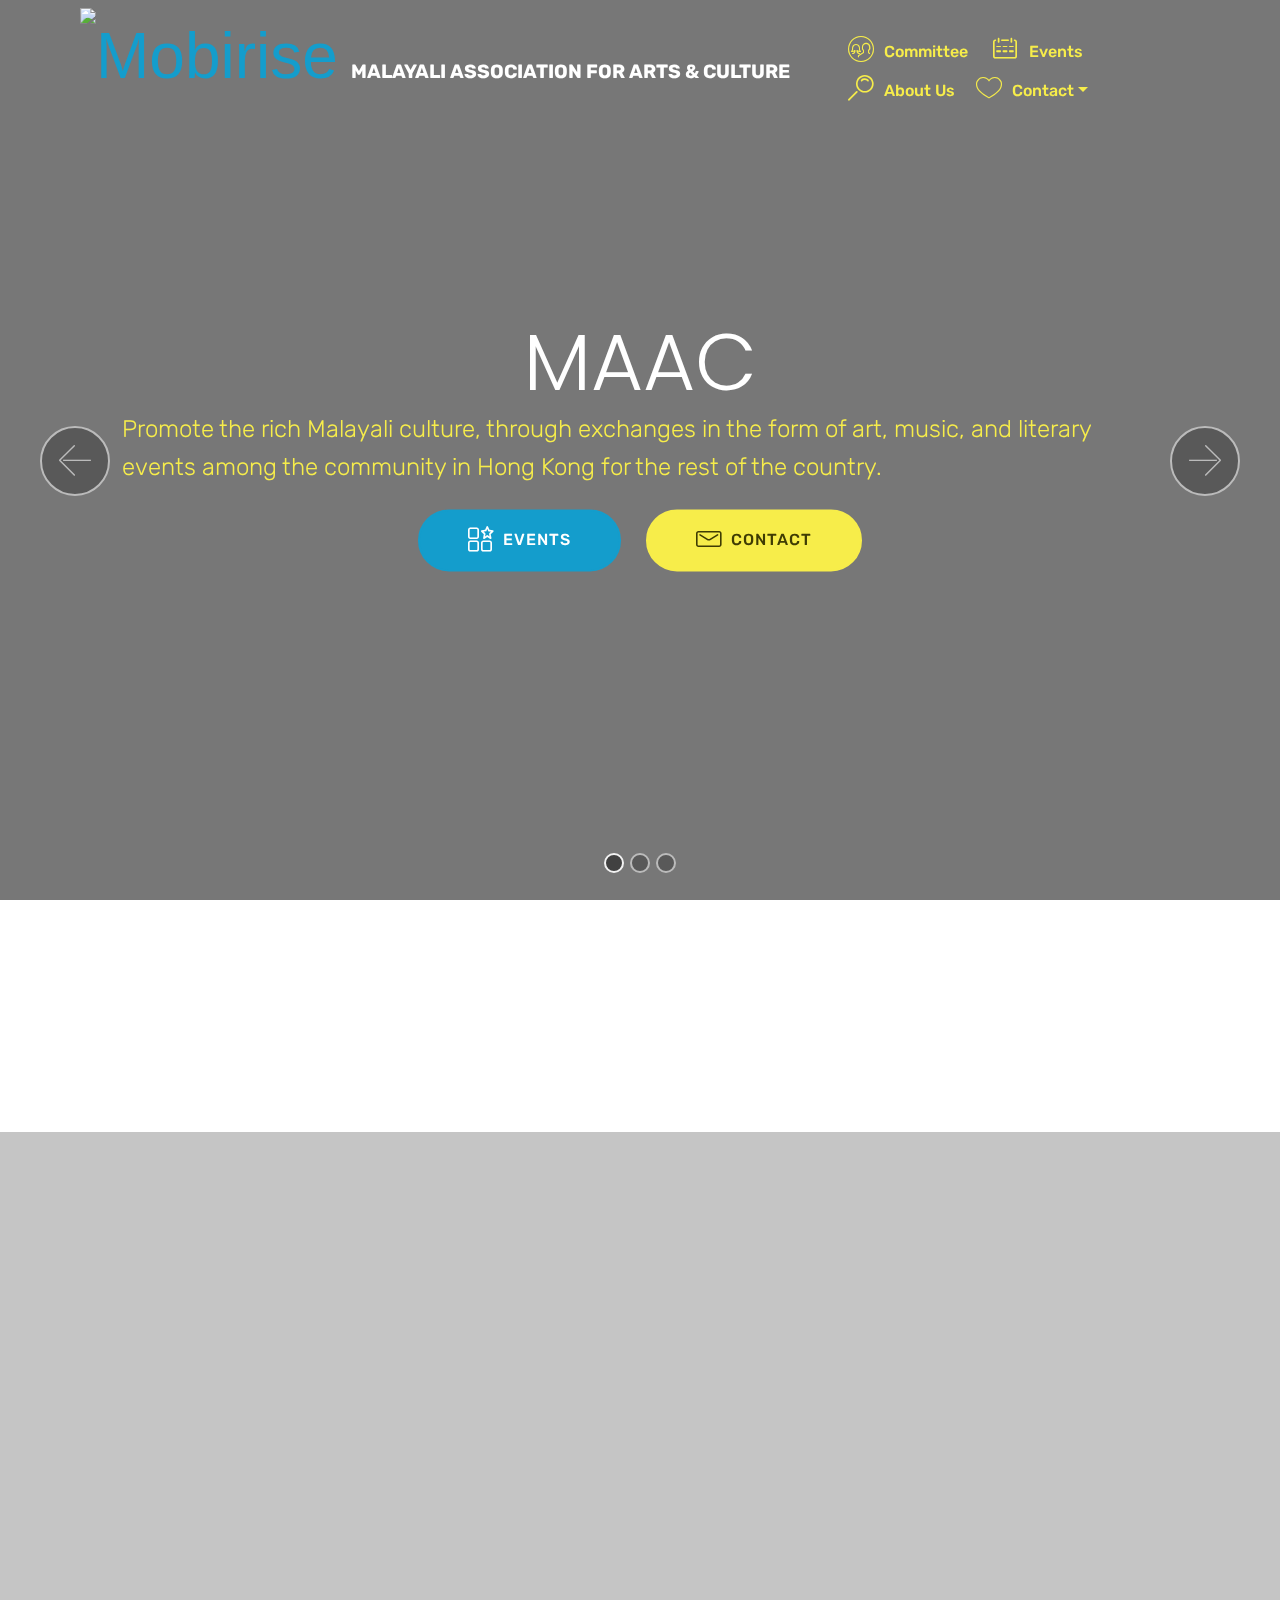
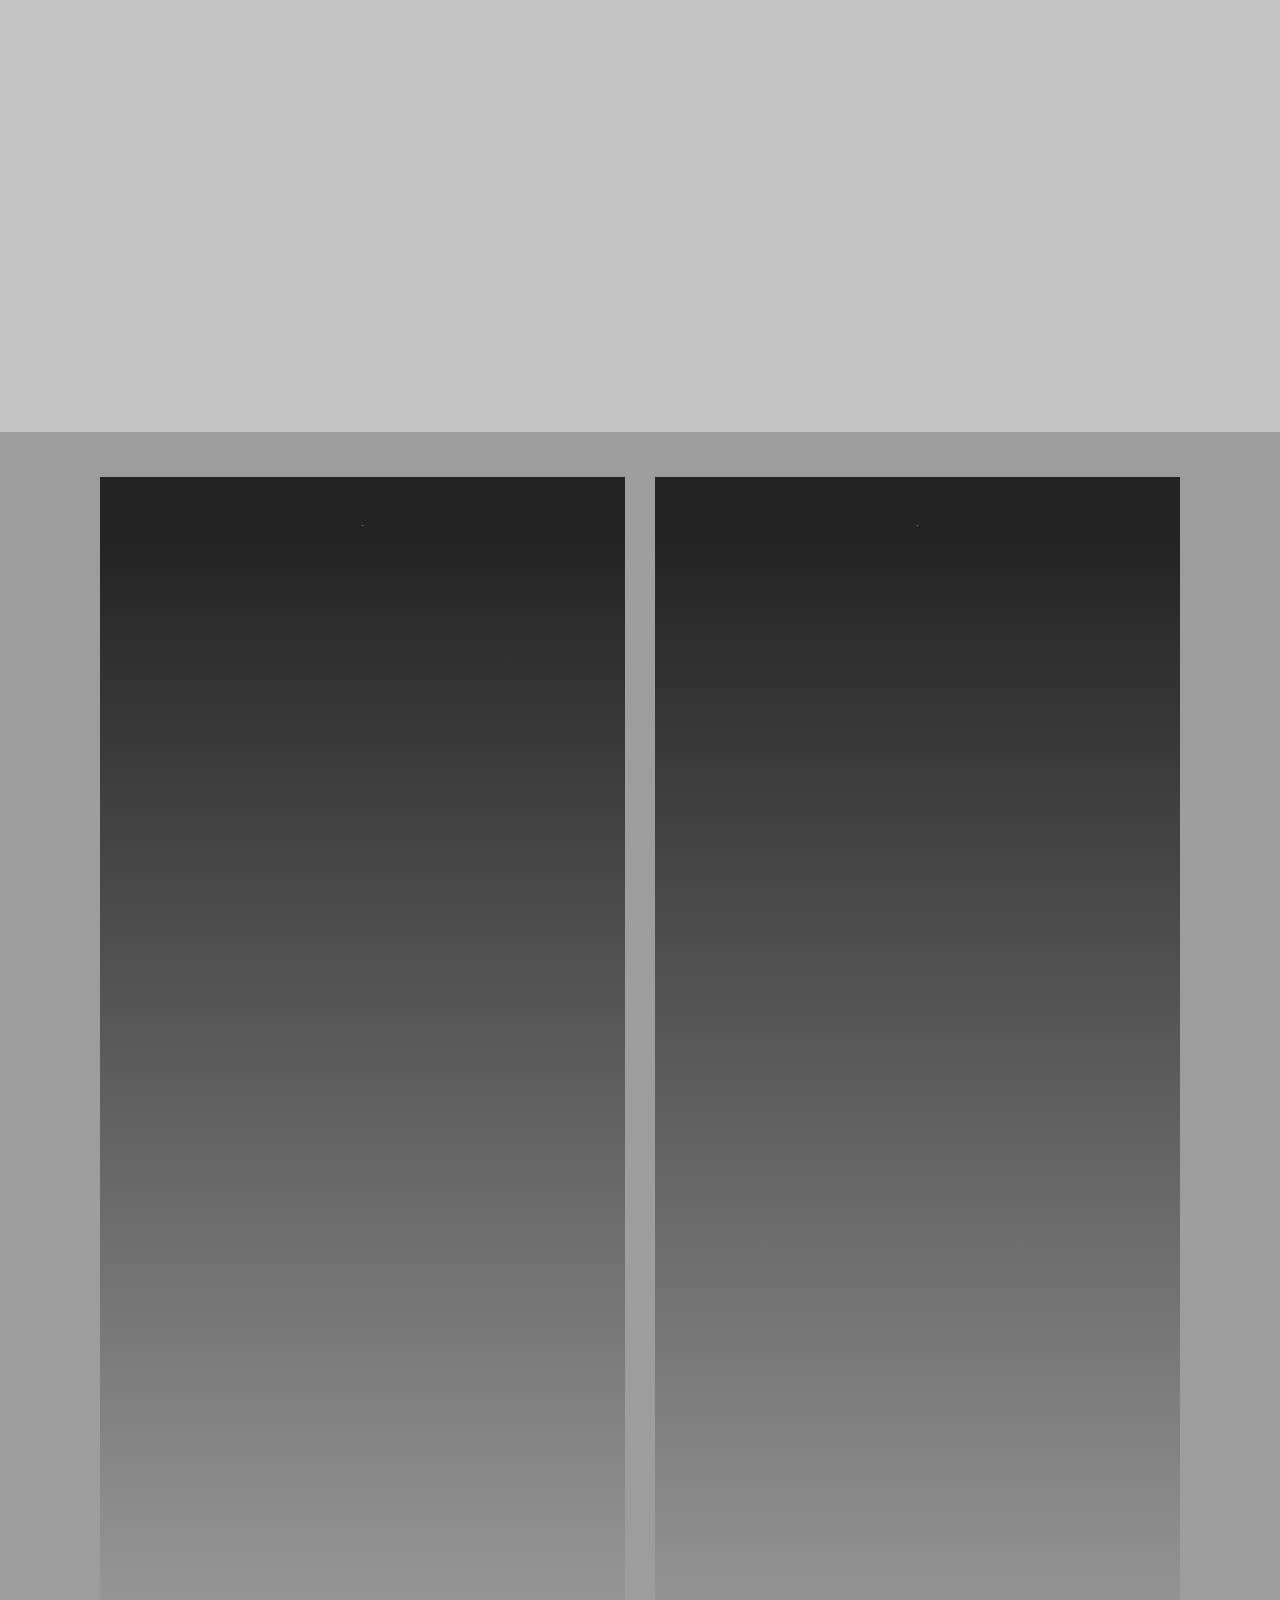
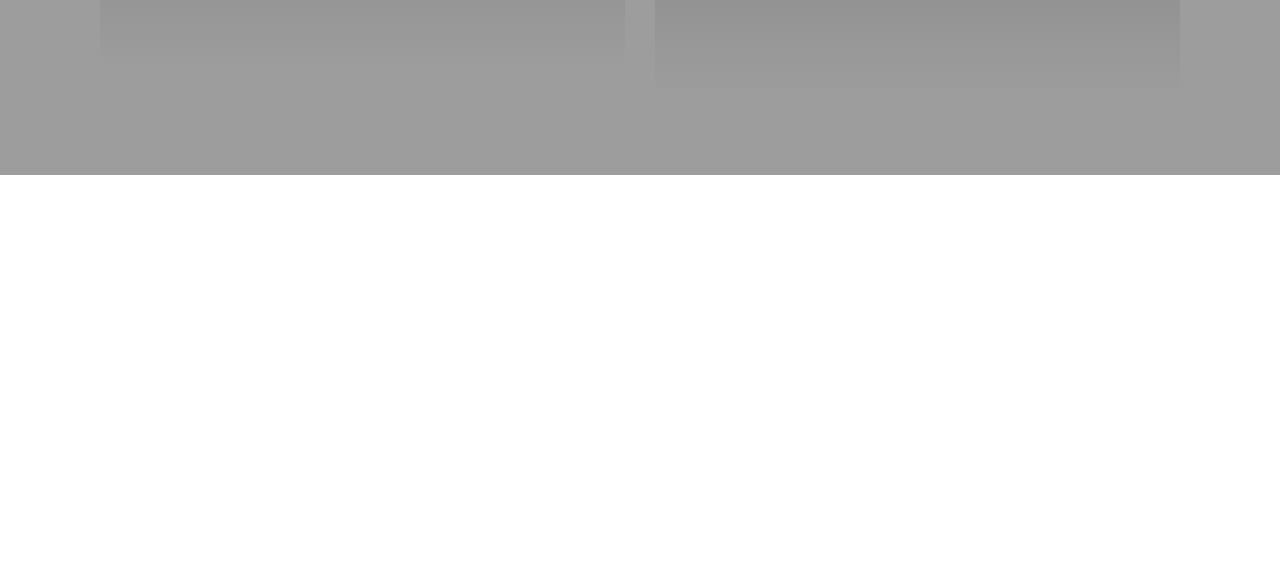
==== commit 03dec146: "create github pages" ====
--- a/index.html
+++ b/index.html
@@ -7,8 +7,8 @@
   <meta name="generator" content="Mobirise v4.8.7, mobirise.com">
   <meta name="viewport" content="width=device-width, initial-scale=1, minimum-scale=1">
   <link rel="shortcut icon" href="assets/images/maac-logo-small-65x120.png" type="image/x-icon">
-  <meta name="description" content="">
-  <title>Home</title>
+  <meta name="description" content="Malayali Association for Arts and Culture is a collective of malayalees (people hailing from the state of Kerala, India). ">
+  <title>Hong Kong Malayalees</title>
   <link rel="stylesheet" href="assets/web/assets/mobirise-icons2/mobirise2.css">
   <link rel="stylesheet" href="assets/web/assets/mobirise-icons-bold/mobirise-icons-bold.css">
   <link rel="stylesheet" href="assets/web/assets/mobirise-icons/mobirise-icons.css">
@@ -17,8 +17,8 @@
   <link rel="stylesheet" href="assets/bootstrap/css/bootstrap.min.css">
   <link rel="stylesheet" href="assets/bootstrap/css/bootstrap-grid.min.css">
   <link rel="stylesheet" href="assets/bootstrap/css/bootstrap-reboot.min.css">
+  <link rel="stylesheet" href="assets/socicon/css/styles.css">
   <link rel="stylesheet" href="assets/animatecss/animate.min.css">
-  <link rel="stylesheet" href="assets/socicon/css/styles.css">
   <link rel="stylesheet" href="assets/dropdown/css/style.css">
   <link rel="stylesheet" href="assets/theme/css/style.css">
   <link rel="stylesheet" href="assets/mobirise/css/mbr-additional.css" type="text/css">
@@ -47,15 +47,15 @@
                          <img src="assets/images/maac-logo-small-65x120.png" alt="Mobirise" title="" style="height: 8rem;">
                     </a>
                 </span>
-                
+                <span class="navbar-caption-wrap"><a class="navbar-caption text-white display-7" href="https://mobirise.com">MALAYALI ASSOCIATION FOR ARTS &amp; CULTURE</a></span>
             </div>
         </div>
         <div class="collapse navbar-collapse" id="navbarSupportedContent">
             <ul class="navbar-nav nav-dropdown nav-right" data-app-modern-menu="true"><li class="nav-item">
                     <a class="nav-link link text-success display-4" href="committee.html"><span class="mbri-users mbr-iconfont mbr-iconfont-btn"></span>Committee&nbsp;</a>
-                </li><li class="nav-item"><a class="nav-link link text-success display-4" href="events.html"><span class="mbrib-calendar mbr-iconfont mbr-iconfont-btn"></span>Events&nbsp;</a></li><li class="nav-item"><a class="nav-link link text-success display-4" href="gallery.html"><span class="mbrib-image-gallery mbr-iconfont mbr-iconfont-btn"></span>Gallery</a></li>
+                </li><li class="nav-item"><a class="nav-link link text-success display-4" href="events.html"><span class="mbrib-calendar mbr-iconfont mbr-iconfont-btn"></span>Events&nbsp;</a></li>
                 <li class="nav-item dropdown">
-                    <a class="nav-link link text-success display-4" href="about.html" aria-expanded="true"><span class="mbrib-search mbr-iconfont mbr-iconfont-btn"></span>About Us
+                    <a class="nav-link link text-success display-4" href="about.html" aria-expanded="false"><span class="mbrib-search mbr-iconfont mbr-iconfont-btn"></span>About Us
                     </a>
                 </li><li class="nav-item dropdown"><a class="nav-link link text-success dropdown-toggle display-4" href="contact.html" data-toggle="dropdown-submenu" aria-expanded="false"><span class="mbri-hearth mbr-iconfont mbr-iconfont-btn"></span>Contact</a><div class="dropdown-menu"><a class="text-success dropdown-item display-4" href="contact.html#form1-1x">Enquiry</a><a class="text-success dropdown-item display-4" href="contact.html#header15-14" aria-expanded="false">Registration</a></div></li></ul>
             
@@ -63,7 +63,35 @@
     </nav>
 </section>
 
-<section class="engine"><a href="https://mobirise.info/t">amp templates</a></section><section class="cid-qwTU7IU17b mbr-fullscreen mbr-parallax-background" id="header2-f">
+<section class="engine"><a href="https://mobirise.info/f">simple site maker</a></section><section class="carousel slide cid-r9hU2jojzV" data-interval="false" id="slider1-21">
+
+    
+
+    <div class="full-screen"><div class="mbr-slider slide carousel" data-pause="true" data-keyboard="false" data-ride="carousel" data-interval="6000"><ol class="carousel-indicators"><li data-app-prevent-settings="" data-target="#slider1-21" class=" active" data-slide-to="0"></li><li data-app-prevent-settings="" data-target="#slider1-21" data-slide-to="1"></li><li data-app-prevent-settings="" data-target="#slider1-21" data-slide-to="2"></li></ol><div class="carousel-inner" role="listbox"><div class="carousel-item slider-fullscreen-image active" data-bg-video-slide="false" style="background-image: url(assets/images/bg-1600x800.jpg);"><div class="container container-slide"><div class="image_wrapper"><div class="mbr-overlay"></div><img src="assets/images/bg-1600x800.jpg"><div class="carousel-caption justify-content-center"><div class="col-10 align-center"><h2 class="mbr-fonts-style display-1">MAAC</h2><p class="lead mbr-text mbr-fonts-style display-5">Promote the rich Malayali culture, through exchanges in the form of art, music, and literary events among the community in Hong Kong for the rest of the country.</p><div class="mbr-section-btn" buttons="0"><a class="btn display-4 btn-primary" href="https://mobirise.com"><span class="mbrib-features mbr-iconfont mbr-iconfont-btn"></span>EVENTS</a> <a class="btn  display-4 btn-success" href="https://mobirise.com"><span class="mbrib-letter mbr-iconfont mbr-iconfont-btn"></span>CONTACT</a></div></div></div></div></div></div><div class="carousel-item slider-fullscreen-image" data-bg-video-slide="false" style="background-image: url(assets/images/bg3-1600x800.jpg);"><div class="container container-slide"><div class="image_wrapper"><div class="mbr-overlay"></div><img src="assets/images/bg3-1600x800.jpg"><div class="carousel-caption justify-content-center"><div class="col-10 align-center"><h2 class="mbr-fonts-style display-1">MAAC</h2><p class="lead mbr-text mbr-fonts-style display-5">Promote the rich Malayali culture, through exchanges in the form of art, music, and literary events among the community in Hong Kong for the rest of the country.</p><div class="mbr-section-btn" buttons="0"><a class="btn display-4 btn-primary" href="events.html"><span class="mbrib-features mbr-iconfont mbr-iconfont-btn"></span>Events</a> <a class="btn  display-4 btn-success" href="https://mobirise.com"><span class="mbri-letter mbr-iconfont mbr-iconfont-btn"></span>Contact</a></div></div></div></div></div></div><div class="carousel-item slider-fullscreen-image" data-bg-video-slide="false" style="background-image: url(assets/images/bg2-1600x800.jpg);"><div class="container container-slide"><div class="image_wrapper"><div class="mbr-overlay"></div><img src="assets/images/bg2-1600x800.jpg"><div class="carousel-caption justify-content-center"><div class="col-10 align-center"><h2 class="mbr-fonts-style display-1">MAAC</h2><p class="lead mbr-text mbr-fonts-style display-5">You can join MAAC by submitting your request from the "Registration" form on this web site. We will review and approve your membership and add you to the MAAC member database and mailing list. You will also be invited to join our private Facebook page to keep in touch easily.</p><div class="mbr-section-btn" buttons="0"><a class="btn btn-primary display-4" href="https://mobirise.com"><span class="mbrib-features mbr-iconfont mbr-iconfont-btn"></span>EVENTS</a> <a class="btn  display-4 btn-success" href="https://mobirise.com"><span class="mbri-letter mbr-iconfont mbr-iconfont-btn"></span>CONTACT</a></div></div></div></div></div></div></div><a data-app-prevent-settings="" class="carousel-control carousel-control-prev" role="button" data-slide="prev" href="#slider1-21"><span aria-hidden="true" class="mbri-left mbr-iconfont"></span><span class="sr-only">Previous</span></a><a data-app-prevent-settings="" class="carousel-control carousel-control-next" role="button" data-slide="next" href="#slider1-21"><span aria-hidden="true" class="mbri-right mbr-iconfont"></span><span class="sr-only">Next</span></a></div></div>
+
+</section>
+
+<section class="header5 cid-qIk2mSRva3" id="header5-12">
+
+    
+
+    
+    <div class="container">
+        <div class="row justify-content-center">
+            <div class="mbr-white col-md-10">
+                <h1 class="mbr-section-title align-center pb-3 mbr-fonts-style display-2">ഹോങ്കോങ്ങ് മലയാളി അസോസിയേഷനിലേക്ക് സുസ്വാഗതം!</h1>
+                <p class="mbr-text align-center display-5 pb-3 mbr-fonts-style">
+                   Welcome to the Malayali Association for Arts &amp; Culture!
+                </p>
+                
+            </div>
+        </div>
+    </div>
+
+    
+</section>
+
+<section class="cid-qwTU7IU17b mbr-fullscreen mbr-parallax-background" id="header2-f">
 
     
 
@@ -84,34 +112,6 @@
     
 </section>
 
-<section class="header5 cid-qIk2mSRva3" id="header5-12">
-
-    
-
-    
-    <div class="container">
-        <div class="row justify-content-center">
-            <div class="mbr-white col-md-10">
-                <h1 class="mbr-section-title align-center pb-3 mbr-fonts-style display-2">ഹോങ്കോങ്ങ് മലയാളി അസോസിയേഷനിലേക്ക് സുസ്വാഗതം!</h1>
-                <p class="mbr-text align-center display-5 pb-3 mbr-fonts-style">
-                   Welcome to the Malayali Association for Arts &amp; Culture!
-                </p>
-                
-            </div>
-        </div>
-    </div>
-
-    
-</section>
-
-<section class="carousel slide cid-r9hU2jojzV" data-interval="false" id="slider1-21">
-
-    
-
-    <div class="full-screen"><div class="mbr-slider slide carousel" data-pause="true" data-keyboard="false" data-ride="false" data-interval="false"><ol class="carousel-indicators"><li data-app-prevent-settings="" data-target="#slider1-21" class=" active" data-slide-to="0"></li><li data-app-prevent-settings="" data-target="#slider1-21" data-slide-to="1"></li><li data-app-prevent-settings="" data-target="#slider1-21" data-slide-to="2"></li></ol><div class="carousel-inner" role="listbox"><div class="carousel-item slider-fullscreen-image active" data-bg-video-slide="false" style="background-image: url(assets/images/bg3-1600x800.jpg);"><div class="container container-slide"><div class="image_wrapper"><div class="mbr-overlay"></div><img src="assets/images/bg3-1600x800.jpg"><div class="carousel-caption justify-content-center"><div class="col-10 align-center"><h2 class="mbr-fonts-style display-1">MAAC</h2><p class="lead mbr-text mbr-fonts-style display-2">Promote the rich Malayali culture, through exchanges in the form of art, music, and literary events among the community in Hong Kong for the rest of the country.</p><div class="mbr-section-btn" buttons="0"><a class="btn display-4 btn-primary" href="events.html"><span class="mbrib-features mbr-iconfont mbr-iconfont-btn"></span>Events</a> <a class="btn  display-4 btn-success" href="https://mobirise.com"><span class="mbri-letter mbr-iconfont mbr-iconfont-btn"></span>Contact</a></div></div></div></div></div></div><div class="carousel-item slider-fullscreen-image" data-bg-video-slide="false" style="background-image: url(assets/images/bg2-1600x800.jpg);"><div class="container container-slide"><div class="image_wrapper"><div class="mbr-overlay"></div><img src="assets/images/bg2-1600x800.jpg"><div class="carousel-caption justify-content-center"><div class="col-10 align-center"><h2 class="mbr-fonts-style display-1">MAAC</h2><p class="lead mbr-text mbr-fonts-style display-5">You can join MAAC by submitting your request from the "Registration" form on this web site. We will review and approve your membership and add you to the MAAC member database and mailing list. You will also be invited to join our private Facebook page to keep in touch easily.</p><div class="mbr-section-btn" buttons="0"><a class="btn btn-primary display-4" href="https://mobirise.com"><span class="mbrib-features mbr-iconfont mbr-iconfont-btn"></span>EVENTS</a> <a class="btn  display-4 btn-success" href="https://mobirise.com"><span class="mbri-letter mbr-iconfont mbr-iconfont-btn"></span>CONTACT</a></div></div></div></div></div></div><div class="carousel-item slider-fullscreen-image" data-bg-video-slide="false" style="background-image: url(assets/images/bg-1600x800.jpg);"><div class="container container-slide"><div class="image_wrapper"><div class="mbr-overlay"></div><img src="assets/images/bg-1600x800.jpg"><div class="carousel-caption justify-content-center"><div class="col-10 align-center"><h2 class="mbr-fonts-style display-1">MAAC</h2><p class="lead mbr-text mbr-fonts-style display-2">&nbsp;is a free collective of expats in Hong Kong from the south Indian state of Kerala.</p><div class="mbr-section-btn" buttons="0"><a class="btn display-4 btn-primary" href="https://mobirise.com"><span class="mbrib-features mbr-iconfont mbr-iconfont-btn"></span>EVENTS</a> <a class="btn  display-4 btn-success" href="https://mobirise.com"><span class="mbrib-letter mbr-iconfont mbr-iconfont-btn"></span>CONTACT</a></div></div></div></div></div></div></div><a data-app-prevent-settings="" class="carousel-control carousel-control-prev" role="button" data-slide="prev" href="#slider1-21"><span aria-hidden="true" class="mbri-left mbr-iconfont"></span><span class="sr-only">Previous</span></a><a data-app-prevent-settings="" class="carousel-control carousel-control-next" role="button" data-slide="next" href="#slider1-21"><span aria-hidden="true" class="mbri-right mbr-iconfont"></span><span class="sr-only">Next</span></a></div></div>
-
-</section>
-
 <section class="features8 cid-r9VVo3lTP2" data-bg-video="https://www.youtube.com/embed/R83BlU5nnbs?modestbranding=1&amp;autoplay=0&amp;controls=0&amp;showinfo=0&amp;rel=0&amp;enablejsapi=1&amp;version=3&amp;playerapiid=iframe_YTP_1542706325113&amp;origin=http%3A%2F%2Fmalayalihk.org&amp;allowfullscreen=true&amp;wmode=transparent&amp;iv_load_policy=3&amp;html5=1&amp;widgetid=1&quot;" id="features8-22">
 
     
@@ -162,7 +162,7 @@
             <div class="col-12 col-md-3">
                 <div class="media-wrap">
                     <a href="index.html">
-                        <img src="assets/images/maac-logo-small-65x1200.png" alt="Mobirise" title="">
+                        <img src="assets/images/maac-logo-small-65x12016.png" alt="Mobirise" title="">
                     </a>
                 </div>
             </div>
@@ -226,14 +226,14 @@
   <script src="assets/popper/popper.min.js"></script>
   <script src="assets/tether/tether.min.js"></script>
   <script src="assets/bootstrap/js/bootstrap.min.js"></script>
+  <script src="assets/vimeoplayer/jquery.mb.vimeo_player.js"></script>
+  <script src="assets/smoothscroll/smooth-scroll.js"></script>
+  <script src="assets/viewportchecker/jquery.viewportchecker.js"></script>
+  <script src="assets/dropdown/js/script.min.js"></script>
   <script src="assets/touchswipe/jquery.touch-swipe.min.js"></script>
-  <script src="assets/smoothscroll/smooth-scroll.js"></script>
   <script src="assets/parallax/jarallax.min.js"></script>
   <script src="assets/ytplayer/jquery.mb.ytplayer.min.js"></script>
-  <script src="assets/vimeoplayer/jquery.mb.vimeo_player.js"></script>
   <script src="assets/bootstrapcarouselswipe/bootstrap-carousel-swipe.js"></script>
-  <script src="assets/dropdown/js/script.min.js"></script>
-  <script src="assets/viewportchecker/jquery.viewportchecker.js"></script>
   <script src="assets/theme/js/script.js"></script>
   <script src="assets/slidervideo/script.js"></script>
   
--- a/assets/mobirise/css/mbr-additional.css
+++ b/assets/mobirise/css/mbr-additional.css
@@ -1377,6 +1377,251 @@
 .dropup .dropdown-toggle::after {
   display: none;
 }
+.cid-r9hU2jojzV .modal-body .close {
+  background: #1b1b1b;
+}
+.cid-r9hU2jojzV .modal-body .close span {
+  font-style: normal;
+}
+.cid-r9hU2jojzV .carousel-inner > .active,
+.cid-r9hU2jojzV .carousel-inner > .next,
+.cid-r9hU2jojzV .carousel-inner > .prev {
+  display: table;
+}
+.cid-r9hU2jojzV .carousel-control .icon-next,
+.cid-r9hU2jojzV .carousel-control .icon-prev {
+  margin-top: -18px;
+  font-size: 40px;
+  line-height: 27px;
+}
+.cid-r9hU2jojzV .carousel-control:hover {
+  background: #1b1b1b;
+  color: #fff;
+  opacity: 1;
+}
+@media (max-width: 767px) {
+  .cid-r9hU2jojzV .container .carousel-control {
+    margin-bottom: 0;
+  }
+}
+.cid-r9hU2jojzV .boxed-slider {
+  position: relative;
+  padding: 93px 0;
+}
+.cid-r9hU2jojzV .boxed-slider > div {
+  position: relative;
+}
+.cid-r9hU2jojzV .container img {
+  width: 100%;
+}
+.cid-r9hU2jojzV .container img + .row {
+  position: absolute;
+  top: 50%;
+  left: 0;
+  right: 0;
+  -webkit-transform: translateY(-50%);
+  -moz-transform: translateY(-50%);
+  transform: translateY(-50%);
+  z-index: 2;
+}
+.cid-r9hU2jojzV .mbr-section {
+  padding: 0;
+  background-attachment: scroll;
+}
+.cid-r9hU2jojzV .mbr-table-cell {
+  padding: 0;
+}
+.cid-r9hU2jojzV .container .carousel-indicators {
+  margin-bottom: 3px;
+}
+.cid-r9hU2jojzV .carousel-caption {
+  top: 50%;
+  right: 0;
+  bottom: auto;
+  left: 0;
+  display: -webkit-flex;
+  align-items: center;
+  -webkit-transform: translateY(-50%);
+  transform: translateY(-50%);
+  -webkit-align-items: center;
+}
+.cid-r9hU2jojzV .mbr-overlay {
+  z-index: 1;
+}
+.cid-r9hU2jojzV .container-slide.container {
+  min-width: 100%;
+  min-height: 100vh;
+  padding: 0;
+}
+.cid-r9hU2jojzV .carousel-item {
+  background-position: 50% 50%;
+  background-repeat: no-repeat;
+  background-size: cover;
+  -o-transition: -o-transform 0.6s ease-in-out;
+  -webkit-transition: -webkit-transform 0.6s ease-in-out;
+  transition: transform 0.6s ease-in-out, -webkit-transform 0.6s ease-in-out, -o-transform 0.6s ease-in-out;
+  -webkit-backface-visibility: hidden;
+  backface-visibility: hidden;
+  -webkit-perspective: 1000px;
+  perspective: 1000px;
+}
+@media (max-width: 576px) {
+  .cid-r9hU2jojzV .carousel-item .container {
+    width: 100%;
+  }
+}
+.cid-r9hU2jojzV .carousel-item-next.carousel-item-left,
+.cid-r9hU2jojzV .carousel-item-prev.carousel-item-right {
+  -webkit-transform: translate3d(0, 0, 0);
+  transform: translate3d(0, 0, 0);
+}
+.cid-r9hU2jojzV .active.carousel-item-right,
+.cid-r9hU2jojzV .carousel-item-next {
+  -webkit-transform: translate3d(100%, 0, 0);
+  transform: translate3d(100%, 0, 0);
+}
+.cid-r9hU2jojzV .active.carousel-item-left,
+.cid-r9hU2jojzV .carousel-item-prev {
+  -webkit-transform: translate3d(-100%, 0, 0);
+  transform: translate3d(-100%, 0, 0);
+}
+.cid-r9hU2jojzV .mbr-slider .carousel-control {
+  top: 50%;
+  width: 70px;
+  height: 70px;
+  margin-top: -1.5rem;
+  font-size: 35px;
+  background-color: rgba(0, 0, 0, 0.5);
+  border: 2px solid #fff;
+  border-radius: 50%;
+  transition: all .3s;
+}
+.cid-r9hU2jojzV .mbr-slider .carousel-control.carousel-control-prev {
+  left: 0;
+  margin-left: 2.5rem;
+}
+.cid-r9hU2jojzV .mbr-slider .carousel-control.carousel-control-next {
+  right: 0;
+  margin-right: 2.5rem;
+}
+.cid-r9hU2jojzV .mbr-slider .carousel-control .mbr-iconfont {
+  font-size: 2rem;
+}
+@media (max-width: 767px) {
+  .cid-r9hU2jojzV .mbr-slider .carousel-control {
+    top: auto;
+    bottom: 1rem;
+  }
+}
+.cid-r9hU2jojzV .mbr-slider .carousel-indicators {
+  position: absolute;
+  bottom: 0;
+  margin-bottom: 1.5rem !important;
+}
+.cid-r9hU2jojzV .mbr-slider .carousel-indicators li {
+  max-width: 20px;
+  width: 20px;
+  height: 20px;
+  max-height: 20px;
+  margin: 3px;
+  background-color: rgba(0, 0, 0, 0.5);
+  border: 2px solid #fff;
+  border-radius: 50%;
+  opacity: .5;
+  transition: all .3s;
+}
+.cid-r9hU2jojzV .mbr-slider .carousel-indicators li.active,
+.cid-r9hU2jojzV .mbr-slider .carousel-indicators li:hover {
+  opacity: .9;
+}
+.cid-r9hU2jojzV .mbr-slider .carousel-indicators li::after,
+.cid-r9hU2jojzV .mbr-slider .carousel-indicators li::before {
+  content: none;
+}
+.cid-r9hU2jojzV .mbr-slider .carousel-indicators.ie-fix {
+  left: 50%;
+  display: block;
+  width: 60%;
+  margin-left: -30%;
+  text-align: center;
+}
+@media (max-width: 576px) {
+  .cid-r9hU2jojzV .mbr-slider .carousel-indicators {
+    display: none !important;
+  }
+}
+.cid-r9hU2jojzV .mbr-slider > .container img {
+  width: 100%;
+}
+.cid-r9hU2jojzV .mbr-slider > .container img + .row {
+  position: absolute;
+  top: 50%;
+  right: 0;
+  left: 0;
+  z-index: 2;
+  -moz-transform: translateY(-50%);
+  -webkit-transform: translateY(-50%);
+  transform: translateY(-50%);
+}
+.cid-r9hU2jojzV .mbr-slider > .container .carousel-indicators {
+  margin-bottom: 3px;
+}
+@media (max-width: 576px) {
+  .cid-r9hU2jojzV .mbr-slider > .container .carousel-control {
+    margin-bottom: 0;
+  }
+}
+.cid-r9hU2jojzV .mbr-slider .mbr-section {
+  padding: 0;
+  background-attachment: scroll;
+}
+.cid-r9hU2jojzV .mbr-slider .mbr-table-cell {
+  padding: 0;
+}
+.cid-r9hU2jojzV .carousel-item .container.container-slide {
+  position: initial;
+  width: auto;
+  min-height: 0;
+}
+.cid-r9hU2jojzV .full-screen .slider-fullscreen-image {
+  min-height: 100vh;
+  background-repeat: no-repeat;
+  background-position: 50% 50%;
+  background-size: cover;
+}
+.cid-r9hU2jojzV .full-screen .slider-fullscreen-image.active {
+  display: -o-flex;
+}
+.cid-r9hU2jojzV .full-screen .container {
+  width: auto;
+  padding-right: 0;
+  padding-left: 0;
+}
+.cid-r9hU2jojzV .full-screen .carousel-item .container.container-slide {
+  width: 100%;
+  min-height: 100vh;
+  padding: 0;
+}
+.cid-r9hU2jojzV .full-screen .carousel-item .container.container-slide img {
+  display: none;
+}
+.cid-r9hU2jojzV .mbr-background-video-preview {
+  position: absolute;
+  top: 0;
+  right: 0;
+  bottom: 0;
+  left: 0;
+}
+.cid-r9hU2jojzV .mbr-overlay ~ .container-slide {
+  z-index: auto;
+}
+.cid-r9hU2jojzV P {
+  color: #f7ed4a;
+  text-align: left;
+}
+.cid-r9hU2jojzV H2 {
+  text-align: center;
+}
 .cid-qwTU7HHSJ3 .navbar {
   padding: .5rem 0;
   background: #000000;
@@ -1753,22 +1998,6 @@
     flex-shrink: 0;
   }
 }
-.cid-qwTU7IU17b {
-  background-image: url("../../../assets/images/bg-1600x800.jpg");
-}
-.cid-qwTU7IU17b H1 {
-  color: #f7ed4a;
-}
-.cid-qwTU7IU17b H3 {
-  color: #ffffff;
-}
-.cid-qwTU7IU17b B {
-  color: #ff3366;
-}
-.cid-qwTU7IU17b .mbr-text,
-.cid-qwTU7IU17b .mbr-section-btn {
-  color: #efefef;
-}
 .cid-qIk2mSRva3 {
   padding-top: 15px;
   padding-bottom: 0px;
@@ -1781,250 +2010,21 @@
 .cid-qIk2mSRva3 .mbr-section-btn {
   color: #9f9432;
 }
-.cid-r9hU2jojzV .modal-body .close {
-  background: #1b1b1b;
-}
-.cid-r9hU2jojzV .modal-body .close span {
-  font-style: normal;
-}
-.cid-r9hU2jojzV .carousel-inner > .active,
-.cid-r9hU2jojzV .carousel-inner > .next,
-.cid-r9hU2jojzV .carousel-inner > .prev {
-  display: table;
-}
-.cid-r9hU2jojzV .carousel-control .icon-next,
-.cid-r9hU2jojzV .carousel-control .icon-prev {
-  margin-top: -18px;
-  font-size: 40px;
-  line-height: 27px;
-}
-.cid-r9hU2jojzV .carousel-control:hover {
-  background: #1b1b1b;
-  color: #fff;
-  opacity: 1;
-}
-@media (max-width: 767px) {
-  .cid-r9hU2jojzV .container .carousel-control {
-    margin-bottom: 0;
-  }
-}
-.cid-r9hU2jojzV .boxed-slider {
-  position: relative;
-  padding: 93px 0;
-}
-.cid-r9hU2jojzV .boxed-slider > div {
-  position: relative;
-}
-.cid-r9hU2jojzV .container img {
-  width: 100%;
-}
-.cid-r9hU2jojzV .container img + .row {
-  position: absolute;
-  top: 50%;
-  left: 0;
-  right: 0;
-  -webkit-transform: translateY(-50%);
-  -moz-transform: translateY(-50%);
-  transform: translateY(-50%);
-  z-index: 2;
-}
-.cid-r9hU2jojzV .mbr-section {
-  padding: 0;
-  background-attachment: scroll;
-}
-.cid-r9hU2jojzV .mbr-table-cell {
-  padding: 0;
-}
-.cid-r9hU2jojzV .container .carousel-indicators {
-  margin-bottom: 3px;
-}
-.cid-r9hU2jojzV .carousel-caption {
-  top: 50%;
-  right: 0;
-  bottom: auto;
-  left: 0;
-  display: -webkit-flex;
-  align-items: center;
-  -webkit-transform: translateY(-50%);
-  transform: translateY(-50%);
-  -webkit-align-items: center;
-}
-.cid-r9hU2jojzV .mbr-overlay {
-  z-index: 1;
-}
-.cid-r9hU2jojzV .container-slide.container {
-  min-width: 100%;
-  min-height: 100vh;
-  padding: 0;
-}
-.cid-r9hU2jojzV .carousel-item {
-  background-position: 50% 50%;
-  background-repeat: no-repeat;
-  background-size: cover;
-  -o-transition: -o-transform 0.6s ease-in-out;
-  -webkit-transition: -webkit-transform 0.6s ease-in-out;
-  transition: transform 0.6s ease-in-out, -webkit-transform 0.6s ease-in-out, -o-transform 0.6s ease-in-out;
-  -webkit-backface-visibility: hidden;
-  backface-visibility: hidden;
-  -webkit-perspective: 1000px;
-  perspective: 1000px;
-}
-@media (max-width: 576px) {
-  .cid-r9hU2jojzV .carousel-item .container {
-    width: 100%;
-  }
-}
-.cid-r9hU2jojzV .carousel-item-next.carousel-item-left,
-.cid-r9hU2jojzV .carousel-item-prev.carousel-item-right {
-  -webkit-transform: translate3d(0, 0, 0);
-  transform: translate3d(0, 0, 0);
-}
-.cid-r9hU2jojzV .active.carousel-item-right,
-.cid-r9hU2jojzV .carousel-item-next {
-  -webkit-transform: translate3d(100%, 0, 0);
-  transform: translate3d(100%, 0, 0);
-}
-.cid-r9hU2jojzV .active.carousel-item-left,
-.cid-r9hU2jojzV .carousel-item-prev {
-  -webkit-transform: translate3d(-100%, 0, 0);
-  transform: translate3d(-100%, 0, 0);
-}
-.cid-r9hU2jojzV .mbr-slider .carousel-control {
-  top: 50%;
-  width: 70px;
-  height: 70px;
-  margin-top: -1.5rem;
-  font-size: 35px;
-  background-color: rgba(0, 0, 0, 0.5);
-  border: 2px solid #fff;
-  border-radius: 50%;
-  transition: all .3s;
-}
-.cid-r9hU2jojzV .mbr-slider .carousel-control.carousel-control-prev {
-  left: 0;
-  margin-left: 2.5rem;
-}
-.cid-r9hU2jojzV .mbr-slider .carousel-control.carousel-control-next {
-  right: 0;
-  margin-right: 2.5rem;
-}
-.cid-r9hU2jojzV .mbr-slider .carousel-control .mbr-iconfont {
-  font-size: 2rem;
-}
-@media (max-width: 767px) {
-  .cid-r9hU2jojzV .mbr-slider .carousel-control {
-    top: auto;
-    bottom: 1rem;
-  }
-}
-.cid-r9hU2jojzV .mbr-slider .carousel-indicators {
-  position: absolute;
-  bottom: 0;
-  margin-bottom: 1.5rem !important;
-}
-.cid-r9hU2jojzV .mbr-slider .carousel-indicators li {
-  max-width: 20px;
-  width: 20px;
-  height: 20px;
-  max-height: 20px;
-  margin: 3px;
-  background-color: rgba(0, 0, 0, 0.5);
-  border: 2px solid #fff;
-  border-radius: 50%;
-  opacity: .5;
-  transition: all .3s;
-}
-.cid-r9hU2jojzV .mbr-slider .carousel-indicators li.active,
-.cid-r9hU2jojzV .mbr-slider .carousel-indicators li:hover {
-  opacity: .9;
-}
-.cid-r9hU2jojzV .mbr-slider .carousel-indicators li::after,
-.cid-r9hU2jojzV .mbr-slider .carousel-indicators li::before {
-  content: none;
-}
-.cid-r9hU2jojzV .mbr-slider .carousel-indicators.ie-fix {
-  left: 50%;
-  display: block;
-  width: 60%;
-  margin-left: -30%;
-  text-align: center;
-}
-@media (max-width: 576px) {
-  .cid-r9hU2jojzV .mbr-slider .carousel-indicators {
-    display: none !important;
-  }
-}
-.cid-r9hU2jojzV .mbr-slider > .container img {
-  width: 100%;
-}
-.cid-r9hU2jojzV .mbr-slider > .container img + .row {
-  position: absolute;
-  top: 50%;
-  right: 0;
-  left: 0;
-  z-index: 2;
-  -moz-transform: translateY(-50%);
-  -webkit-transform: translateY(-50%);
-  transform: translateY(-50%);
-}
-.cid-r9hU2jojzV .mbr-slider > .container .carousel-indicators {
-  margin-bottom: 3px;
-}
-@media (max-width: 576px) {
-  .cid-r9hU2jojzV .mbr-slider > .container .carousel-control {
-    margin-bottom: 0;
-  }
-}
-.cid-r9hU2jojzV .mbr-slider .mbr-section {
-  padding: 0;
-  background-attachment: scroll;
-}
-.cid-r9hU2jojzV .mbr-slider .mbr-table-cell {
-  padding: 0;
-}
-.cid-r9hU2jojzV .carousel-item .container.container-slide {
-  position: initial;
-  width: auto;
-  min-height: 0;
-}
-.cid-r9hU2jojzV .full-screen .slider-fullscreen-image {
-  min-height: 100vh;
-  background-repeat: no-repeat;
-  background-position: 50% 50%;
-  background-size: cover;
-}
-.cid-r9hU2jojzV .full-screen .slider-fullscreen-image.active {
-  display: -o-flex;
-}
-.cid-r9hU2jojzV .full-screen .container {
-  width: auto;
-  padding-right: 0;
-  padding-left: 0;
-}
-.cid-r9hU2jojzV .full-screen .carousel-item .container.container-slide {
-  width: 100%;
-  min-height: 100vh;
-  padding: 0;
-}
-.cid-r9hU2jojzV .full-screen .carousel-item .container.container-slide img {
-  display: none;
-}
-.cid-r9hU2jojzV .mbr-background-video-preview {
-  position: absolute;
-  top: 0;
-  right: 0;
-  bottom: 0;
-  left: 0;
-}
-.cid-r9hU2jojzV .mbr-overlay ~ .container-slide {
-  z-index: auto;
-}
-.cid-r9hU2jojzV P {
+.cid-qwTU7IU17b {
+  background-image: url("../../../assets/images/bg-1600x800.jpg");
+}
+.cid-qwTU7IU17b H1 {
   color: #f7ed4a;
-  text-align: left;
-}
-.cid-r9hU2jojzV H2 {
-  text-align: center;
+}
+.cid-qwTU7IU17b H3 {
+  color: #ffffff;
+}
+.cid-qwTU7IU17b B {
+  color: #ff3366;
+}
+.cid-qwTU7IU17b .mbr-text,
+.cid-qwTU7IU17b .mbr-section-btn {
+  color: #efefef;
 }
 .cid-r9VVo3lTP2 {
   padding-top: 45px;
@@ -2628,42 +2628,56 @@
     -webkit-justify-content: center;
   }
 }
-.cid-qIkbrXVqPo {
-  padding-top: 90px;
+.cid-r9WktvEAfY {
+  padding-top: 120px;
   padding-bottom: 90px;
-  background-color: #b2ccd2;
-}
-.cid-qIkbrXVqPo .mbr-section-subtitle {
-  color: #767676;
-}
-.cid-qIkbrXVqPo .media-row {
-  display: flex;
+  background-image: url("../../../assets/images/background3.jpg");
+}
+.cid-r9WktvEAfY .testimonials-container {
+  margin: 0 auto;
+}
+.cid-r9WktvEAfY .testimonials-container .testimonials-item {
   justify-content: center;
-}
-.cid-qIkbrXVqPo .team-item {
-  transition: all .2s;
-  margin-bottom: 2rem;
-}
-.cid-qIkbrXVqPo .team-item .item-image img {
+  margin-top: 3rem;
+  -webkit-justify-content: center;
+}
+.cid-r9WktvEAfY .testimonials-container .testimonials-item .user {
+  background: #ffffff;
+}
+.cid-r9WktvEAfY .testimonials-container .testimonials-item .user.row {
+  margin: 0;
+}
+.cid-r9WktvEAfY .testimonials-container .testimonials-item .user .user_image {
+  width: 150px;
+  height: 150px;
+  overflow: hidden;
+  margin: 2rem auto 2rem auto;
+}
+.cid-r9WktvEAfY .testimonials-container .testimonials-item .user .user_image img {
   width: 100%;
-}
-.cid-qIkbrXVqPo .team-item .item-name p {
-  margin-bottom: 0;
-}
-.cid-qIkbrXVqPo .team-item .item-role p {
-  margin-bottom: 0;
-}
-.cid-qIkbrXVqPo .team-item .item-social {
-  display: flex;
-  flex-wrap: wrap;
-  justify-content: center;
-}
-.cid-qIkbrXVqPo .team-item .item-social .socicon {
-  color: #232323;
-  font-size: 17px;
-}
-.cid-qIkbrXVqPo .team-item .item-caption {
-  background: #efefef;
+  min-width: 100%;
+  min-height: 100%;
+}
+.cid-r9WktvEAfY .testimonials-container .testimonials-item .user .testimonials-caption {
+  padding: 2rem;
+  padding: 2rem 2rem 2rem 0;
+}
+@media (max-width: 260px) {
+  .cid-r9WktvEAfY .user_image {
+    width: 100% !important;
+    height: auto !important;
+  }
+}
+@media (max-width: 767px) {
+  .cid-r9WktvEAfY .testimonials-caption {
+    padding: 0 2rem 2rem 2rem !important;
+  }
+}
+.cid-r9WktvEAfY .user_text {
+  text-align: center;
+}
+.cid-r9WktvEAfY .user_desk {
+  text-align: left;
 }
 .cid-qIkb2uBQLJ .navbar {
   padding: .5rem 0;
@@ -3041,43 +3055,43 @@
     flex-shrink: 0;
   }
 }
-.cid-qIkb2wiv4g {
+.cid-r9WjYFwo3S {
   padding-top: 60px;
   padding-bottom: 60px;
   background-color: #2e2e2e;
 }
 @media (max-width: 767px) {
-  .cid-qIkb2wiv4g .content {
+  .cid-r9WjYFwo3S .content {
     text-align: center;
   }
-  .cid-qIkb2wiv4g .content > div:not(:last-child) {
+  .cid-r9WjYFwo3S .content > div:not(:last-child) {
     margin-bottom: 2rem;
   }
 }
 @media (max-width: 767px) {
-  .cid-qIkb2wiv4g .media-wrap {
+  .cid-r9WjYFwo3S .media-wrap {
     margin-bottom: 1rem;
   }
 }
-.cid-qIkb2wiv4g .media-wrap .mbr-iconfont-logo {
+.cid-r9WjYFwo3S .media-wrap .mbr-iconfont-logo {
   font-size: 7.5rem;
   color: #f36;
 }
-.cid-qIkb2wiv4g .media-wrap img {
+.cid-r9WjYFwo3S .media-wrap img {
   height: 6rem;
 }
 @media (max-width: 767px) {
-  .cid-qIkb2wiv4g .footer-lower .copyright {
+  .cid-r9WjYFwo3S .footer-lower .copyright {
     margin-bottom: 1rem;
     text-align: center;
   }
 }
-.cid-qIkb2wiv4g .footer-lower hr {
+.cid-r9WjYFwo3S .footer-lower hr {
   margin: 1rem 0;
   border-color: #fff;
   opacity: .05;
 }
-.cid-qIkb2wiv4g .footer-lower .social-list {
+.cid-r9WjYFwo3S .footer-lower .social-list {
   padding-left: 0;
   margin-bottom: 0;
   list-style: none;
@@ -3086,31 +3100,80 @@
   justify-content: flex-end;
   -webkit-justify-content: flex-end;
 }
-.cid-qIkb2wiv4g .footer-lower .social-list .mbr-iconfont-social {
+.cid-r9WjYFwo3S .footer-lower .social-list .mbr-iconfont-social {
   font-size: 1.3rem;
   color: #fff;
 }
-.cid-qIkb2wiv4g .footer-lower .social-list .soc-item {
+.cid-r9WjYFwo3S .footer-lower .social-list .soc-item {
   margin: 0 .5rem;
 }
-.cid-qIkb2wiv4g .footer-lower .social-list a {
+.cid-r9WjYFwo3S .footer-lower .social-list a {
   margin: 0;
   opacity: .5;
   -webkit-transition: .2s linear;
   transition: .2s linear;
 }
-.cid-qIkb2wiv4g .footer-lower .social-list a:hover {
+.cid-r9WjYFwo3S .footer-lower .social-list a:hover {
   opacity: 1;
 }
 @media (max-width: 767px) {
-  .cid-qIkb2wiv4g .footer-lower .social-list {
+  .cid-r9WjYFwo3S .footer-lower .social-list {
     justify-content: center;
     -webkit-justify-content: center;
   }
+}
+.cid-r9WdUiwp53 {
+  padding-top: 135px;
+  padding-bottom: 45px;
+  background-color: #2e2e2e;
+}
+.cid-r9WdUiwp53 h2 {
+  text-align: center;
+}
+.cid-r9WdUiwp53 h4 {
+  text-align: center;
+  z-index: 1;
+  color: #ffffff;
+}
+.cid-r9WdUiwp53 p {
+  z-index: 1;
+  margin-bottom: 0;
+  color: #ffffff;
+}
+.cid-r9WdUiwp53 .media-container-row {
+  word-wrap: break-word;
+  word-break: break-word;
+  align-items: stretch;
+  -webkit-align-items: stretch;
+}
+.cid-r9WdUiwp53 .card-img {
+  position: absolute;
+  top: 0;
+  left: 0;
+  height: 100%;
+  width: 100%;
+  overflow: hidden;
+}
+.cid-r9WdUiwp53 .card-img img {
+  z-index: -1;
+  min-height: 100%;
+  min-width: 100%;
+  width: auto;
+  max-width: 600px;
+}
+.cid-r9WdUiwp53 H4 {
+  color: #0f7699;
+}
+.cid-r9WdUiwp53 P {
+  color: #000000;
+}
+.cid-r9WdUiwp53 .mbr-section-title {
+  color: #55b4d4;
 }
 .cid-qIpOlsdZlS {
   padding-top: 90px;
   padding-bottom: 15px;
+  background-color: #f9f9f9;
 }
 .cid-qIpOlsdZlS h2 {
   text-align: center;
@@ -3150,154 +3213,7 @@
   color: #0f7699;
 }
 .cid-qIpOlsdZlS P {
-  color: #232323;
-}
-.cid-qIkcMg0I4F {
-  padding-top: 135px;
-  padding-bottom: 75px;
-  background-image: url("../../../assets/images/mbr-1494x1080.jpg");
-}
-.cid-qIkcMg0I4F h2 {
-  text-align: left;
-}
-.cid-qIkcMg0I4F h4 {
-  text-align: left;
-  font-weight: 500;
-}
-.cid-qIkcMg0I4F p {
-  color: #767676;
-  text-align: left;
-}
-.cid-qIkcMg0I4F .aside-content {
-  flex-basis: 100%;
-}
-.cid-qIkcMg0I4F .block-content {
-  display: -webkit-flex;
-  flex-direction: column;
-  -webkit-flex-direction: column;
-  word-break: break-word;
-}
-.cid-qIkcMg0I4F .media {
-  margin: initial;
-  align-items: center;
-}
-.cid-qIkcMg0I4F .mbr-figure {
-  align-self: flex-start;
-  -webkit-align-self: flex-start;
-  -webkit-flex-shrink: 0;
-  flex-shrink: 0;
-}
-.cid-qIkcMg0I4F .card-img {
-  padding-right: 2rem;
-  width: auto;
-}
-.cid-qIkcMg0I4F .card-img span {
-  font-size: 72px;
-  color: #707070;
-}
-@media (min-width: 992px) {
-  .cid-qIkcMg0I4F .mbr-figure {
-    padding-right: 4rem;
-  }
-}
-@media (max-width: 991px) {
-  .cid-qIkcMg0I4F .mbr-figure {
-    padding-right: 0;
-    padding-bottom: 1rem;
-    margin-bottom: 2rem;
-  }
-}
-@media (max-width: 300px) {
-  .cid-qIkcMg0I4F .card-img span {
-    font-size: 40px !important;
-  }
-}
-.cid-qIkg4gui17 {
-  padding-top: 90px;
-  padding-bottom: 90px;
-  background-color: #f8f8f8;
-}
-.cid-qIkg4gui17 .mbr-section-subtitle {
-  color: #767676;
-  text-align: center;
-  font-weight: 300;
-}
-.cid-qIkg4gui17 .timeline-text-content {
-  padding: 2rem 2.5rem;
-  background: #b2ccd2;
-  margin-right: 2rem;
-  transition: all .4s;
-}
-.cid-qIkg4gui17 .timeline-text-content p {
-  margin-bottom: 0;
-}
-.cid-qIkg4gui17 .timeline-element {
-  margin-bottom: 50px;
-  position: relative;
-  word-wrap: break-word;
-  word-break: break-word;
-  display: -webkit-flex;
-  flex-direction: row;
-  -webkit-flex-direction: row;
-}
-.cid-qIkg4gui17 .timeline-element:hover .timeline-text-content {
-  box-shadow: 0 7px 20px 0px rgba(0, 0, 0, 0.08);
-  transition: all .4s;
-}
-.cid-qIkg4gui17 .reverse {
-  flex-direction: row-reverse;
-  -webkit-flex-direction: row-reverse;
-}
-.cid-qIkg4gui17 .reverse .timeline-text-content {
-  margin-left: 2rem;
-  margin-right: 0;
-}
-.cid-qIkg4gui17 .iconsBackground {
-  position: absolute;
-  left: 50%;
-  width: 60px;
-  height: 60px;
-  line-height: 30px;
-  text-align: center;
-  border-radius: 50%;
-  display: inline-block;
-  background-color: #b2ccd2;
-  top: 20px;
-  margin-left: -30px;
-}
-.cid-qIkg4gui17 .mbr-iconfont {
-  position: absolute;
-  text-align: center;
-  font-size: 35px;
-  display: inline-block;
-  z-index: 3;
-  top: 13px;
-  left: 13px;
-}
-.cid-qIkg4gui17 .separline:before {
-  top: 20px;
-  bottom: 0;
-  position: absolute;
-  content: "";
-  width: 2px;
-  background-color: #b2ccd2;
-  left: calc(50% - 1px);
-  height: calc(100% + 4rem);
-}
-@media (max-width: 768px) {
-  .cid-qIkg4gui17 .iconsBackground {
-    left: 1.5rem;
-  }
-  .cid-qIkg4gui17 .separline:before {
-    left: calc(1.5rem - 1px);
-  }
-  .cid-qIkg4gui17 .timeline-text-content {
-    margin-left: 3rem !important;
-    margin-right: 0 !important;
-  }
-  .cid-qIkg4gui17 .reverse .timeline-text-content {
-    margin-right: 0 !important;
-  }
+  color: #000000;
 }
 .cid-qIkciLDa19 .navbar {
   padding: .5rem 0;
@@ -3675,43 +3591,43 @@
     flex-shrink: 0;
   }
 }
-.cid-qIkciMeqA8 {
+.cid-r9WcpalapX {
   padding-top: 60px;
   padding-bottom: 60px;
   background-color: #2e2e2e;
 }
 @media (max-width: 767px) {
-  .cid-qIkciMeqA8 .content {
+  .cid-r9WcpalapX .content {
     text-align: center;
   }
-  .cid-qIkciMeqA8 .content > div:not(:last-child) {
+  .cid-r9WcpalapX .content > div:not(:last-child) {
     margin-bottom: 2rem;
   }
 }
 @media (max-width: 767px) {
-  .cid-qIkciMeqA8 .media-wrap {
+  .cid-r9WcpalapX .media-wrap {
     margin-bottom: 1rem;
   }
 }
-.cid-qIkciMeqA8 .media-wrap .mbr-iconfont-logo {
+.cid-r9WcpalapX .media-wrap .mbr-iconfont-logo {
   font-size: 7.5rem;
   color: #f36;
 }
-.cid-qIkciMeqA8 .media-wrap img {
+.cid-r9WcpalapX .media-wrap img {
   height: 6rem;
 }
 @media (max-width: 767px) {
-  .cid-qIkciMeqA8 .footer-lower .copyright {
+  .cid-r9WcpalapX .footer-lower .copyright {
     margin-bottom: 1rem;
     text-align: center;
   }
 }
-.cid-qIkciMeqA8 .footer-lower hr {
+.cid-r9WcpalapX .footer-lower hr {
   margin: 1rem 0;
   border-color: #fff;
   opacity: .05;
 }
-.cid-qIkciMeqA8 .footer-lower .social-list {
+.cid-r9WcpalapX .footer-lower .social-list {
   padding-left: 0;
   margin-bottom: 0;
   list-style: none;
@@ -3720,591 +3636,24 @@
   justify-content: flex-end;
   -webkit-justify-content: flex-end;
 }
-.cid-qIkciMeqA8 .footer-lower .social-list .mbr-iconfont-social {
+.cid-r9WcpalapX .footer-lower .social-list .mbr-iconfont-social {
   font-size: 1.3rem;
   color: #fff;
 }
-.cid-qIkciMeqA8 .footer-lower .social-list .soc-item {
+.cid-r9WcpalapX .footer-lower .social-list .soc-item {
   margin: 0 .5rem;
 }
-.cid-qIkciMeqA8 .footer-lower .social-list a {
+.cid-r9WcpalapX .footer-lower .social-list a {
   margin: 0;
   opacity: .5;
   -webkit-transition: .2s linear;
   transition: .2s linear;
 }
-.cid-qIkciMeqA8 .footer-lower .social-list a:hover {
+.cid-r9WcpalapX .footer-lower .social-list a:hover {
   opacity: 1;
 }
 @media (max-width: 767px) {
-  .cid-qIkciMeqA8 .footer-lower .social-list {
-    justify-content: center;
-    -webkit-justify-content: center;
-  }
-}
-.cid-qIkdYnS1w8 {
-  padding-top: 135px;
-  padding-bottom: 75px;
-  background-color: #55b4d4;
-}
-.cid-qIkdYnS1w8 .mbr-slider .carousel-control {
-  background: #1b1b1b;
-}
-.cid-qIkdYnS1w8 .mbr-slider .carousel-control-prev {
-  left: 0;
-  margin-left: 2.5rem;
-}
-.cid-qIkdYnS1w8 .mbr-slider .carousel-control-next {
-  right: 0;
-  margin-right: 2.5rem;
-}
-.cid-qIkdYnS1w8 .mbr-slider .modal-body .close {
-  background: #1b1b1b;
-}
-.cid-qIkdYnS1w8 .mbr-gallery-item > div::before {
-  content: '';
-  position: absolute;
-  left: 0;
-  top: 0;
-  width: 100%;
-  height: 100%;
-  background: #554346;
-  background: linear-gradient(to left, #554346, #45505b) !important;
-  opacity: 0;
-  -webkit-transition: 0.2s opacity ease-in-out;
-  transition: 0.2s opacity ease-in-out;
-}
-.cid-qIkdYnS1w8 .mbr-gallery-item > div:hover .mbr-gallery-title::before {
-  background: transparent !important;
-}
-.cid-qIkdYnS1w8 .mbr-gallery-item > div:hover:before {
-  opacity: 0.7 !important;
-}
-.cid-qIkdYnS1w8 .mbr-gallery-title {
-  font-size: .9em;
-  position: absolute;
-  display: block;
-  width: 100%;
-  bottom: 0;
-  padding: 1rem;
-  color: #fff;
-  z-index: 2;
-}
-.cid-qIkdYnS1w8 .mbr-gallery-title:before {
-  content: " ";
-  width: 100%;
-  height: 100%;
-  top: 0;
-  left: 0;
-  z-index: -1;
-  position: absolute;
-  background: #554346 !important;
-  background: linear-gradient(to left, #554346, #45505b) !important;
-  opacity: 0.7;
-  -webkit-transition: 0.2s background ease-in-out;
-  transition: 0.2s background ease-in-out;
-}
-.cid-qIpIZWW8F2 {
-  padding-top: 90px;
-  padding-bottom: 90px;
-  background-color: #e4d295;
-}
-.cid-qIpIZWW8F2 .mbr-slider .carousel-control {
-  background: #1b1b1b;
-}
-.cid-qIpIZWW8F2 .mbr-slider .carousel-control-prev {
-  left: 0;
-  margin-left: 2.5rem;
-}
-.cid-qIpIZWW8F2 .mbr-slider .carousel-control-next {
-  right: 0;
-  margin-right: 2.5rem;
-}
-.cid-qIpIZWW8F2 .mbr-slider .modal-body .close {
-  background: #1b1b1b;
-}
-.cid-qIpIZWW8F2 .mbr-gallery-item > div::before {
-  content: '';
-  position: absolute;
-  left: 0;
-  top: 0;
-  width: 100%;
-  height: 100%;
-  background: #554346;
-  background: linear-gradient(to left, #554346, #45505b) !important;
-  opacity: 0;
-  -webkit-transition: 0.2s opacity ease-in-out;
-  transition: 0.2s opacity ease-in-out;
-}
-.cid-qIpIZWW8F2 .mbr-gallery-item > div:hover .mbr-gallery-title::before {
-  background: transparent !important;
-}
-.cid-qIpIZWW8F2 .mbr-gallery-item > div:hover:before {
-  opacity: 0.7 !important;
-}
-.cid-qIpIZWW8F2 .mbr-gallery-title {
-  font-size: .9em;
-  position: absolute;
-  display: block;
-  width: 100%;
-  bottom: 0;
-  padding: 1rem;
-  color: #fff;
-  z-index: 2;
-}
-.cid-qIpIZWW8F2 .mbr-gallery-title:before {
-  content: " ";
-  width: 100%;
-  height: 100%;
-  top: 0;
-  left: 0;
-  z-index: -1;
-  position: absolute;
-  background: #554346 !important;
-  background: linear-gradient(to left, #554346, #45505b) !important;
-  opacity: 0.7;
-  -webkit-transition: 0.2s background ease-in-out;
-  transition: 0.2s background ease-in-out;
-}
-.cid-qIkdJs1Z9H .navbar {
-  padding: .5rem 0;
-  background: #000000;
-  transition: none;
-  min-height: 77px;
-}
-.cid-qIkdJs1Z9H .navbar-dropdown.bg-color.transparent.opened {
-  background: #000000;
-}
-.cid-qIkdJs1Z9H a {
-  font-style: normal;
-}
-.cid-qIkdJs1Z9H .nav-item span {
-  padding-right: 0.4em;
-  line-height: 0.5em;
-  vertical-align: text-bottom;
-  position: relative;
-  top: -0.2em;
-  text-decoration: none;
-}
-.cid-qIkdJs1Z9H .nav-item a {
-  padding: 0.7rem 0 !important;
-  margin: 0rem .65rem !important;
-}
-.cid-qIkdJs1Z9H .btn {
-  padding: 0.4rem 1.5rem;
-  display: inline-flex;
-  align-items: center;
-}
-.cid-qIkdJs1Z9H .btn .mbr-iconfont {
-  font-size: 1.6rem;
-}
-.cid-qIkdJs1Z9H .menu-logo {
-  margin-right: auto;
-}
-.cid-qIkdJs1Z9H .menu-logo .navbar-brand {
-  display: flex;
-  margin-left: 5rem;
-  padding: 0;
-  transition: padding .2s;
-  min-height: 3.8rem;
-  align-items: center;
-}
-.cid-qIkdJs1Z9H .menu-logo .navbar-brand .navbar-caption-wrap {
-  display: -webkit-flex;
-  -webkit-align-items: center;
-  align-items: center;
-  word-break: break-word;
-  min-width: 7rem;
-  margin: .3rem 0;
-}
-.cid-qIkdJs1Z9H .menu-logo .navbar-brand .navbar-caption-wrap .navbar-caption {
-  line-height: 1.2rem !important;
-  padding-right: 2rem;
-}
-.cid-qIkdJs1Z9H .menu-logo .navbar-brand .navbar-logo {
-  font-size: 4rem;
-  transition: font-size 0.25s;
-}
-.cid-qIkdJs1Z9H .menu-logo .navbar-brand .navbar-logo img {
-  display: flex;
-}
-.cid-qIkdJs1Z9H .menu-logo .navbar-brand .navbar-logo .mbr-iconfont {
-  transition: font-size 0.25s;
-}
-.cid-qIkdJs1Z9H .navbar-toggleable-sm .navbar-collapse {
-  justify-content: flex-end;
-  -webkit-justify-content: flex-end;
-  padding-right: 5rem;
-  width: auto;
-}
-.cid-qIkdJs1Z9H .navbar-toggleable-sm .navbar-collapse .navbar-nav {
-  flex-wrap: wrap;
-  -webkit-flex-wrap: wrap;
-  padding-left: 0;
-}
-.cid-qIkdJs1Z9H .navbar-toggleable-sm .navbar-collapse .navbar-nav .nav-item {
-  -webkit-align-self: center;
-  align-self: center;
-}
-.cid-qIkdJs1Z9H .navbar-toggleable-sm .navbar-collapse .navbar-buttons {
-  padding-left: 0;
-  padding-bottom: 0;
-}
-.cid-qIkdJs1Z9H .dropdown .dropdown-menu {
-  background: #000000;
-  display: none;
-  position: absolute;
-  min-width: 5rem;
-  padding-top: 1.4rem;
-  padding-bottom: 1.4rem;
-  text-align: left;
-}
-.cid-qIkdJs1Z9H .dropdown .dropdown-menu .dropdown-item {
-  width: auto;
-  padding: 0.235em 1.5385em 0.235em 1.5385em !important;
-}
-.cid-qIkdJs1Z9H .dropdown .dropdown-menu .dropdown-item::after {
-  right: 0.5rem;
-}
-.cid-qIkdJs1Z9H .dropdown .dropdown-menu .dropdown-submenu {
-  margin: 0;
-}
-.cid-qIkdJs1Z9H .dropdown.open > .dropdown-menu {
-  display: block;
-}
-.cid-qIkdJs1Z9H .navbar-toggleable-sm.opened:after {
-  position: absolute;
-  width: 100vw;
-  height: 100vh;
-  content: '';
-  background-color: rgba(0, 0, 0, 0.1);
-  left: 0;
-  bottom: 0;
-  transform: translateY(100%);
-  -webkit-transform: translateY(100%);
-  z-index: 1000;
-}
-.cid-qIkdJs1Z9H .navbar.navbar-short {
-  min-height: 60px;
-  transition: all .2s;
-}
-.cid-qIkdJs1Z9H .navbar.navbar-short .navbar-toggler-right {
-  top: 20px;
-}
-.cid-qIkdJs1Z9H .navbar.navbar-short .navbar-logo a {
-  font-size: 2.5rem !important;
-  line-height: 2.5rem;
-  transition: font-size 0.25s;
-}
-.cid-qIkdJs1Z9H .navbar.navbar-short .navbar-logo a .mbr-iconfont {
-  font-size: 2.5rem !important;
-}
-.cid-qIkdJs1Z9H .navbar.navbar-short .navbar-logo a img {
-  height: 3rem !important;
-}
-.cid-qIkdJs1Z9H .navbar.navbar-short .navbar-brand {
-  min-height: 3rem;
-}
-.cid-qIkdJs1Z9H button.navbar-toggler {
-  width: 31px;
-  height: 18px;
-  cursor: pointer;
-  transition: all .2s;
-  top: 1.5rem;
-  right: 1rem;
-}
-.cid-qIkdJs1Z9H button.navbar-toggler:focus {
-  outline: none;
-}
-.cid-qIkdJs1Z9H button.navbar-toggler .hamburger span {
-  position: absolute;
-  right: 0;
-  width: 30px;
-  height: 2px;
-  border-right: 5px;
-  background-color: #7f1933;
-}
-.cid-qIkdJs1Z9H button.navbar-toggler .hamburger span:nth-child(1) {
-  top: 0;
-  transition: all .2s;
-}
-.cid-qIkdJs1Z9H button.navbar-toggler .hamburger span:nth-child(2) {
-  top: 8px;
-  transition: all .15s;
-}
-.cid-qIkdJs1Z9H button.navbar-toggler .hamburger span:nth-child(3) {
-  top: 8px;
-  transition: all .15s;
-}
-.cid-qIkdJs1Z9H button.navbar-toggler .hamburger span:nth-child(4) {
-  top: 16px;
-  transition: all .2s;
-}
-.cid-qIkdJs1Z9H nav.opened .hamburger span:nth-child(1) {
-  top: 8px;
-  width: 0;
-  opacity: 0;
-  right: 50%;
-  transition: all .2s;
-}
-.cid-qIkdJs1Z9H nav.opened .hamburger span:nth-child(2) {
-  -webkit-transform: rotate(45deg);
-  transform: rotate(45deg);
-  transition: all .25s;
-}
-.cid-qIkdJs1Z9H nav.opened .hamburger span:nth-child(3) {
-  -webkit-transform: rotate(-45deg);
-  transform: rotate(-45deg);
-  transition: all .25s;
-}
-.cid-qIkdJs1Z9H nav.opened .hamburger span:nth-child(4) {
-  top: 8px;
-  width: 0;
-  opacity: 0;
-  right: 50%;
-  transition: all .2s;
-}
-.cid-qIkdJs1Z9H .collapsed.navbar-expand {
-  flex-direction: column;
-}
-.cid-qIkdJs1Z9H .collapsed .btn {
-  display: flex;
-}
-.cid-qIkdJs1Z9H .collapsed .navbar-collapse {
-  display: none !important;
-  padding-right: 0 !important;
-}
-.cid-qIkdJs1Z9H .collapsed .navbar-collapse.collapsing,
-.cid-qIkdJs1Z9H .collapsed .navbar-collapse.show {
-  display: block !important;
-}
-.cid-qIkdJs1Z9H .collapsed .navbar-collapse.collapsing .navbar-nav,
-.cid-qIkdJs1Z9H .collapsed .navbar-collapse.show .navbar-nav {
-  display: block;
-  text-align: center;
-}
-.cid-qIkdJs1Z9H .collapsed .navbar-collapse.collapsing .navbar-nav .nav-item,
-.cid-qIkdJs1Z9H .collapsed .navbar-collapse.show .navbar-nav .nav-item {
-  clear: both;
-}
-.cid-qIkdJs1Z9H .collapsed .navbar-collapse.collapsing .navbar-nav .nav-item:last-child,
-.cid-qIkdJs1Z9H .collapsed .navbar-collapse.show .navbar-nav .nav-item:last-child {
-  margin-bottom: 1rem;
-}
-.cid-qIkdJs1Z9H .collapsed .navbar-collapse.collapsing .navbar-buttons,
-.cid-qIkdJs1Z9H .collapsed .navbar-collapse.show .navbar-buttons {
-  text-align: center;
-}
-.cid-qIkdJs1Z9H .collapsed .navbar-collapse.collapsing .navbar-buttons:last-child,
-.cid-qIkdJs1Z9H .collapsed .navbar-collapse.show .navbar-buttons:last-child {
-  margin-bottom: 1rem;
-}
-.cid-qIkdJs1Z9H .collapsed button.navbar-toggler {
-  display: block;
-}
-.cid-qIkdJs1Z9H .collapsed .navbar-brand {
-  margin-left: 1rem !important;
-}
-.cid-qIkdJs1Z9H .collapsed .navbar-toggleable-sm {
-  flex-direction: column;
-  -webkit-flex-direction: column;
-}
-.cid-qIkdJs1Z9H .collapsed .dropdown .dropdown-menu {
-  width: 100%;
-  text-align: center;
-  position: relative;
-  opacity: 0;
-  display: block;
-  height: 0;
-  visibility: hidden;
-  padding: 0;
-  transition-duration: .5s;
-  transition-property: opacity,padding,height;
-}
-.cid-qIkdJs1Z9H .collapsed .dropdown.open > .dropdown-menu {
-  position: relative;
-  opacity: 1;
-  height: auto;
-  padding: 1.4rem 0;
-  visibility: visible;
-}
-.cid-qIkdJs1Z9H .collapsed .dropdown .dropdown-submenu {
-  left: 0;
-  text-align: center;
-  width: 100%;
-}
-.cid-qIkdJs1Z9H .collapsed .dropdown .dropdown-toggle[data-toggle="dropdown-submenu"]::after {
-  margin-top: 0;
-  position: inherit;
-  right: 0;
-  top: 50%;
-  display: inline-block;
-  width: 0;
-  height: 0;
-  margin-left: .3em;
-  vertical-align: middle;
-  content: "";
-  border-top: .30em solid;
-  border-right: .30em solid transparent;
-  border-left: .30em solid transparent;
-}
-@media (max-width: 991px) {
-  .cid-qIkdJs1Z9H .navbar-expand {
-    flex-direction: column;
-  }
-  .cid-qIkdJs1Z9H img {
-    height: 3.8rem !important;
-  }
-  .cid-qIkdJs1Z9H .btn {
-    display: flex;
-  }
-  .cid-qIkdJs1Z9H button.navbar-toggler {
-    display: block;
-  }
-  .cid-qIkdJs1Z9H .navbar-brand {
-    margin-left: 1rem !important;
-  }
-  .cid-qIkdJs1Z9H .navbar-toggleable-sm {
-    flex-direction: column;
-    -webkit-flex-direction: column;
-  }
-  .cid-qIkdJs1Z9H .navbar-collapse {
-    display: none !important;
-    padding-right: 0 !important;
-  }
-  .cid-qIkdJs1Z9H .navbar-collapse.collapsing,
-  .cid-qIkdJs1Z9H .navbar-collapse.show {
-    display: block !important;
-  }
-  .cid-qIkdJs1Z9H .navbar-collapse.collapsing .navbar-nav,
-  .cid-qIkdJs1Z9H .navbar-collapse.show .navbar-nav {
-    display: block;
-    text-align: center;
-  }
-  .cid-qIkdJs1Z9H .navbar-collapse.collapsing .navbar-nav .nav-item,
-  .cid-qIkdJs1Z9H .navbar-collapse.show .navbar-nav .nav-item {
-    clear: both;
-  }
-  .cid-qIkdJs1Z9H .navbar-collapse.collapsing .navbar-nav .nav-item:last-child,
-  .cid-qIkdJs1Z9H .navbar-collapse.show .navbar-nav .nav-item:last-child {
-    margin-bottom: 1rem;
-  }
-  .cid-qIkdJs1Z9H .navbar-collapse.collapsing .navbar-buttons,
-  .cid-qIkdJs1Z9H .navbar-collapse.show .navbar-buttons {
-    text-align: center;
-  }
-  .cid-qIkdJs1Z9H .navbar-collapse.collapsing .navbar-buttons:last-child,
-  .cid-qIkdJs1Z9H .navbar-collapse.show .navbar-buttons:last-child {
-    margin-bottom: 1rem;
-  }
-  .cid-qIkdJs1Z9H .dropdown .dropdown-menu {
-    width: 100%;
-    text-align: center;
-    position: relative;
-    opacity: 0;
-    display: block;
-    height: 0;
-    visibility: hidden;
-    padding: 0;
-    transition-duration: .5s;
-    transition-property: opacity,padding,height;
-  }
-  .cid-qIkdJs1Z9H .dropdown.open > .dropdown-menu {
-    position: relative;
-    opacity: 1;
-    height: auto;
-    padding: 1.4rem 0;
-    visibility: visible;
-  }
-  .cid-qIkdJs1Z9H .dropdown .dropdown-submenu {
-    left: 0;
-    text-align: center;
-    width: 100%;
-  }
-  .cid-qIkdJs1Z9H .dropdown .dropdown-toggle[data-toggle="dropdown-submenu"]::after {
-    margin-top: 0;
-    position: inherit;
-    right: 0;
-    top: 50%;
-    display: inline-block;
-    width: 0;
-    height: 0;
-    margin-left: .3em;
-    vertical-align: middle;
-    content: "";
-    border-top: .30em solid;
-    border-right: .30em solid transparent;
-    border-left: .30em solid transparent;
-  }
-}
-@media (min-width: 767px) {
-  .cid-qIkdJs1Z9H .menu-logo {
-    flex-shrink: 0;
-  }
-}
-.cid-qIkdJsGFe4 {
-  padding-top: 60px;
-  padding-bottom: 60px;
-  background-color: #2e2e2e;
-}
-@media (max-width: 767px) {
-  .cid-qIkdJsGFe4 .content {
-    text-align: center;
-  }
-  .cid-qIkdJsGFe4 .content > div:not(:last-child) {
-    margin-bottom: 2rem;
-  }
-}
-@media (max-width: 767px) {
-  .cid-qIkdJsGFe4 .media-wrap {
-    margin-bottom: 1rem;
-  }
-}
-.cid-qIkdJsGFe4 .media-wrap .mbr-iconfont-logo {
-  font-size: 7.5rem;
-  color: #f36;
-}
-.cid-qIkdJsGFe4 .media-wrap img {
-  height: 6rem;
-}
-@media (max-width: 767px) {
-  .cid-qIkdJsGFe4 .footer-lower .copyright {
-    margin-bottom: 1rem;
-    text-align: center;
-  }
-}
-.cid-qIkdJsGFe4 .footer-lower hr {
-  margin: 1rem 0;
-  border-color: #fff;
-  opacity: .05;
-}
-.cid-qIkdJsGFe4 .footer-lower .social-list {
-  padding-left: 0;
-  margin-bottom: 0;
-  list-style: none;
-  display: flex;
-  flex-wrap: wrap;
-  justify-content: flex-end;
-  -webkit-justify-content: flex-end;
-}
-.cid-qIkdJsGFe4 .footer-lower .social-list .mbr-iconfont-social {
-  font-size: 1.3rem;
-  color: #fff;
-}
-.cid-qIkdJsGFe4 .footer-lower .social-list .soc-item {
-  margin: 0 .5rem;
-}
-.cid-qIkdJsGFe4 .footer-lower .social-list a {
-  margin: 0;
-  opacity: .5;
-  -webkit-transition: .2s linear;
-  transition: .2s linear;
-}
-.cid-qIkdJsGFe4 .footer-lower .social-list a:hover {
-  opacity: 1;
-}
-@media (max-width: 767px) {
-  .cid-qIkdJsGFe4 .footer-lower .social-list {
+  .cid-r9WcpalapX .footer-lower .social-list {
     justify-content: center;
     -webkit-justify-content: center;
   }
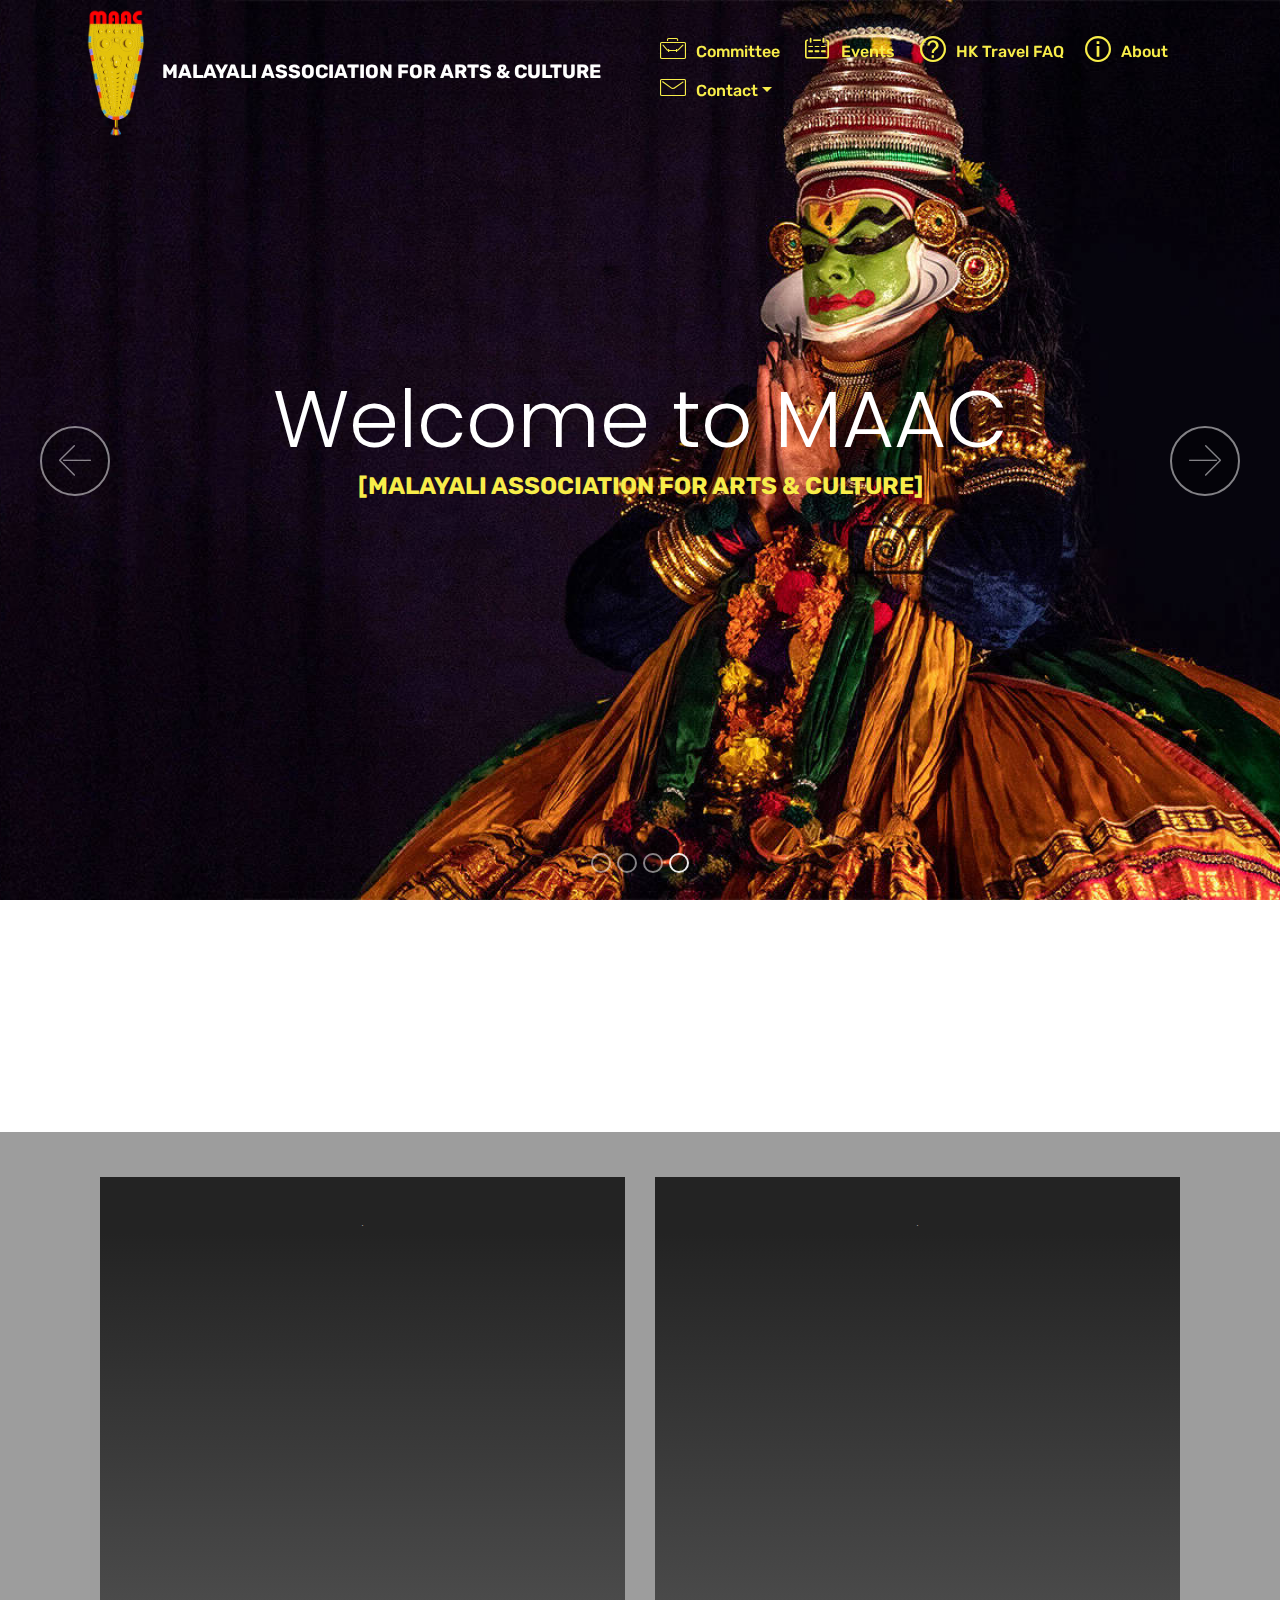
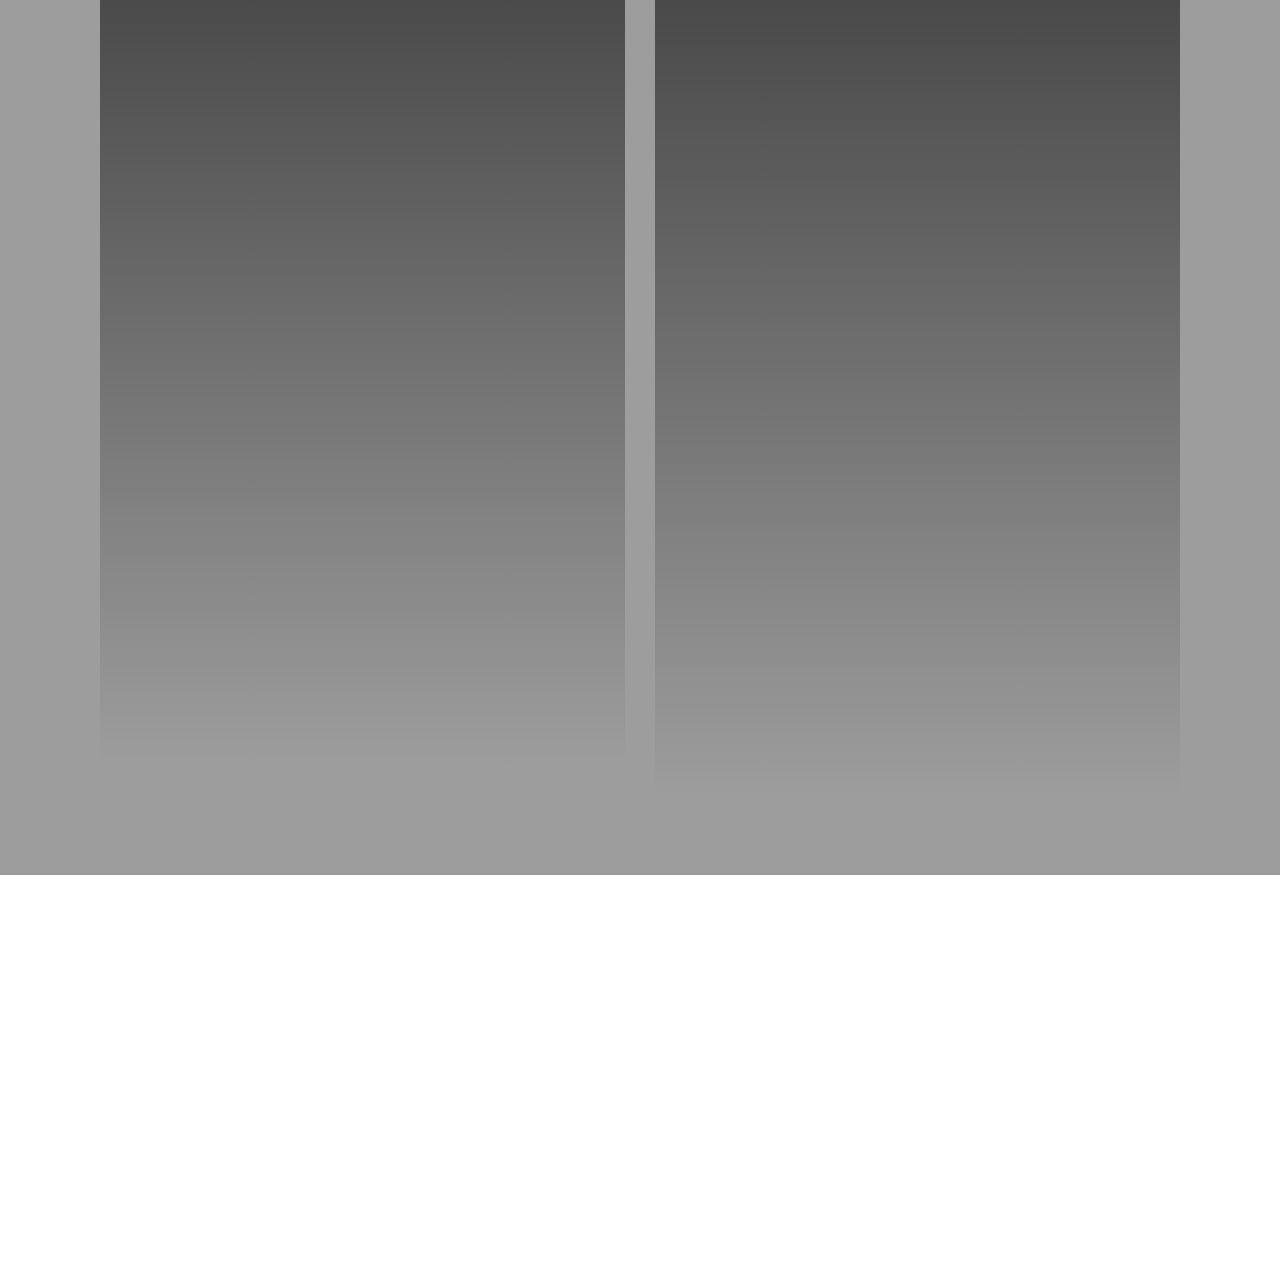
==== commit 45206bdd: "create github pages" ====
--- a/index.html
+++ b/index.html
@@ -6,20 +6,20 @@
   <meta http-equiv="X-UA-Compatible" content="IE=edge">
   <meta name="generator" content="Mobirise v4.8.7, mobirise.com">
   <meta name="viewport" content="width=device-width, initial-scale=1, minimum-scale=1">
-  <link rel="shortcut icon" href="assets/images/maac-logo-small-65x120.png" type="image/x-icon">
+  <link rel="shortcut icon" href="assets/images/logo-maac-163x300-163x300.png" type="image/x-icon">
   <meta name="description" content="Malayali Association for Arts and Culture is a collective of malayalees (people hailing from the state of Kerala, India). ">
   <title>Hong Kong Malayalees</title>
   <link rel="stylesheet" href="assets/web/assets/mobirise-icons2/mobirise2.css">
+  <link rel="stylesheet" href="assets/web/assets/mobirise-icons/mobirise-icons.css">
   <link rel="stylesheet" href="assets/web/assets/mobirise-icons-bold/mobirise-icons-bold.css">
-  <link rel="stylesheet" href="assets/web/assets/mobirise-icons/mobirise-icons.css">
   <link rel="stylesheet" href="assets/tether/tether.min.css">
   <link rel="stylesheet" href="assets/soundcloud-plugin/style.css">
   <link rel="stylesheet" href="assets/bootstrap/css/bootstrap.min.css">
   <link rel="stylesheet" href="assets/bootstrap/css/bootstrap-grid.min.css">
   <link rel="stylesheet" href="assets/bootstrap/css/bootstrap-reboot.min.css">
-  <link rel="stylesheet" href="assets/socicon/css/styles.css">
   <link rel="stylesheet" href="assets/animatecss/animate.min.css">
   <link rel="stylesheet" href="assets/dropdown/css/style.css">
+  <link rel="stylesheet" href="assets/socicon/css/styles.css">
   <link rel="stylesheet" href="assets/theme/css/style.css">
   <link rel="stylesheet" href="assets/mobirise/css/mbr-additional.css" type="text/css">
   
@@ -27,7 +27,7 @@
   
 </head>
 <body>
-  <section class="menu cid-qwTU7HHSJ3" once="menu" id="menu1-e">
+  <section class="menu cid-raQiyUZ433" once="menu" id="menu1-28">
 
     
 
@@ -44,7 +44,7 @@
             <div class="navbar-brand">
                 <span class="navbar-logo">
                     <a href="index.html">
-                         <img src="assets/images/maac-logo-small-65x120.png" alt="Mobirise" title="" style="height: 8rem;">
+                         <img src="assets/images/logo-maac-163x300-163x300.png" alt="MAAC logo" title="Hong Kong Malayalees" style="height: 8rem;">
                     </a>
                 </span>
                 <span class="navbar-caption-wrap"><a class="navbar-caption text-white display-7" href="https://mobirise.com">MALAYALI ASSOCIATION FOR ARTS &amp; CULTURE</a></span>
@@ -52,22 +52,19 @@
         </div>
         <div class="collapse navbar-collapse" id="navbarSupportedContent">
             <ul class="navbar-nav nav-dropdown nav-right" data-app-modern-menu="true"><li class="nav-item">
-                    <a class="nav-link link text-success display-4" href="committee.html"><span class="mbri-users mbr-iconfont mbr-iconfont-btn"></span>Committee&nbsp;</a>
-                </li><li class="nav-item"><a class="nav-link link text-success display-4" href="events.html"><span class="mbrib-calendar mbr-iconfont mbr-iconfont-btn"></span>Events&nbsp;</a></li>
-                <li class="nav-item dropdown">
-                    <a class="nav-link link text-success display-4" href="about.html" aria-expanded="false"><span class="mbrib-search mbr-iconfont mbr-iconfont-btn"></span>About Us
-                    </a>
-                </li><li class="nav-item dropdown"><a class="nav-link link text-success dropdown-toggle display-4" href="contact.html" data-toggle="dropdown-submenu" aria-expanded="false"><span class="mbri-hearth mbr-iconfont mbr-iconfont-btn"></span>Contact</a><div class="dropdown-menu"><a class="text-success dropdown-item display-4" href="contact.html#form1-1x">Enquiry</a><a class="text-success dropdown-item display-4" href="contact.html#header15-14" aria-expanded="false">Registration</a></div></li></ul>
+                    <a class="nav-link link text-success display-4" href="committee.html"><span class="mbri-briefcase mbr-iconfont mbr-iconfont-btn"></span>Committee&nbsp;</a>
+                </li><li class="nav-item"><a class="nav-link link text-success display-4" href="events.html"><span class="mbrib-calendar mbr-iconfont mbr-iconfont-btn"></span>Events&nbsp;</a></li><li class="nav-item"><a class="nav-link link text-success display-4" href="FAQ.html"><span class="mobi-mbri mobi-mbri-help mbr-iconfont mbr-iconfont-btn"></span>HK Travel FAQ</a></li><li class="nav-item"><a class="nav-link link text-success display-4" href="about.html"><span class="mobi-mbri mobi-mbri-info mbr-iconfont mbr-iconfont-btn"></span>About&nbsp;</a></li>
+                <li class="nav-item dropdown"><a class="nav-link link text-success dropdown-toggle display-4" href="contact.html" data-toggle="dropdown-submenu" aria-expanded="false"><span class="mbri-letter mbr-iconfont mbr-iconfont-btn"></span>Contact</a><div class="dropdown-menu"><a class="text-success dropdown-item display-4" href="contact.html#form1-1x">Enquiry</a><a class="text-success dropdown-item display-4" href="contact.html#header15-14" aria-expanded="false">Registration</a></div></li></ul>
             
         </div>
     </nav>
 </section>
 
-<section class="engine"><a href="https://mobirise.info/f">simple site maker</a></section><section class="carousel slide cid-r9hU2jojzV" data-interval="false" id="slider1-21">
-
-    
-
-    <div class="full-screen"><div class="mbr-slider slide carousel" data-pause="true" data-keyboard="false" data-ride="carousel" data-interval="6000"><ol class="carousel-indicators"><li data-app-prevent-settings="" data-target="#slider1-21" class=" active" data-slide-to="0"></li><li data-app-prevent-settings="" data-target="#slider1-21" data-slide-to="1"></li><li data-app-prevent-settings="" data-target="#slider1-21" data-slide-to="2"></li></ol><div class="carousel-inner" role="listbox"><div class="carousel-item slider-fullscreen-image active" data-bg-video-slide="false" style="background-image: url(assets/images/bg-1600x800.jpg);"><div class="container container-slide"><div class="image_wrapper"><div class="mbr-overlay"></div><img src="assets/images/bg-1600x800.jpg"><div class="carousel-caption justify-content-center"><div class="col-10 align-center"><h2 class="mbr-fonts-style display-1">MAAC</h2><p class="lead mbr-text mbr-fonts-style display-5">Promote the rich Malayali culture, through exchanges in the form of art, music, and literary events among the community in Hong Kong for the rest of the country.</p><div class="mbr-section-btn" buttons="0"><a class="btn display-4 btn-primary" href="https://mobirise.com"><span class="mbrib-features mbr-iconfont mbr-iconfont-btn"></span>EVENTS</a> <a class="btn  display-4 btn-success" href="https://mobirise.com"><span class="mbrib-letter mbr-iconfont mbr-iconfont-btn"></span>CONTACT</a></div></div></div></div></div></div><div class="carousel-item slider-fullscreen-image" data-bg-video-slide="false" style="background-image: url(assets/images/bg3-1600x800.jpg);"><div class="container container-slide"><div class="image_wrapper"><div class="mbr-overlay"></div><img src="assets/images/bg3-1600x800.jpg"><div class="carousel-caption justify-content-center"><div class="col-10 align-center"><h2 class="mbr-fonts-style display-1">MAAC</h2><p class="lead mbr-text mbr-fonts-style display-5">Promote the rich Malayali culture, through exchanges in the form of art, music, and literary events among the community in Hong Kong for the rest of the country.</p><div class="mbr-section-btn" buttons="0"><a class="btn display-4 btn-primary" href="events.html"><span class="mbrib-features mbr-iconfont mbr-iconfont-btn"></span>Events</a> <a class="btn  display-4 btn-success" href="https://mobirise.com"><span class="mbri-letter mbr-iconfont mbr-iconfont-btn"></span>Contact</a></div></div></div></div></div></div><div class="carousel-item slider-fullscreen-image" data-bg-video-slide="false" style="background-image: url(assets/images/bg2-1600x800.jpg);"><div class="container container-slide"><div class="image_wrapper"><div class="mbr-overlay"></div><img src="assets/images/bg2-1600x800.jpg"><div class="carousel-caption justify-content-center"><div class="col-10 align-center"><h2 class="mbr-fonts-style display-1">MAAC</h2><p class="lead mbr-text mbr-fonts-style display-5">You can join MAAC by submitting your request from the "Registration" form on this web site. We will review and approve your membership and add you to the MAAC member database and mailing list. You will also be invited to join our private Facebook page to keep in touch easily.</p><div class="mbr-section-btn" buttons="0"><a class="btn btn-primary display-4" href="https://mobirise.com"><span class="mbrib-features mbr-iconfont mbr-iconfont-btn"></span>EVENTS</a> <a class="btn  display-4 btn-success" href="https://mobirise.com"><span class="mbri-letter mbr-iconfont mbr-iconfont-btn"></span>CONTACT</a></div></div></div></div></div></div></div><a data-app-prevent-settings="" class="carousel-control carousel-control-prev" role="button" data-slide="prev" href="#slider1-21"><span aria-hidden="true" class="mbri-left mbr-iconfont"></span><span class="sr-only">Previous</span></a><a data-app-prevent-settings="" class="carousel-control carousel-control-next" role="button" data-slide="next" href="#slider1-21"><span aria-hidden="true" class="mbri-right mbr-iconfont"></span><span class="sr-only">Next</span></a></div></div>
+<section class="engine"><a href="https://mobirise.info/d">free web maker</a></section><section class="carousel slide cid-r9hU2jojzV" data-interval="false" id="slider1-21">
+
+    
+
+    <div class="full-screen"><div class="mbr-slider slide carousel" data-pause="true" data-keyboard="false" data-ride="carousel" data-interval="6000"><ol class="carousel-indicators"><li data-app-prevent-settings="" data-target="#slider1-21" data-slide-to="0"></li><li data-app-prevent-settings="" data-target="#slider1-21" data-slide-to="1"></li><li data-app-prevent-settings="" data-target="#slider1-21" data-slide-to="2"></li><li data-app-prevent-settings="" data-target="#slider1-21" class=" active" data-slide-to="3"></li></ol><div class="carousel-inner" role="listbox"><div class="carousel-item slider-fullscreen-image" data-bg-video-slide="false" style="background-image: url(assets/images/bg-1600x800.jpg);"><div class="container container-slide"><div class="image_wrapper"><div class="mbr-overlay"></div><img src="assets/images/bg-1600x800.jpg"><div class="carousel-caption justify-content-center"><div class="col-10 align-center"><h2 class="mbr-fonts-style display-1">MAAC</h2><p class="lead mbr-text mbr-fonts-style display-5">Promote the rich Malayali culture, through exchanges <br>in the form of art, music, and literary events among the community<br>&nbsp;in Hong Kong.</p><div class="mbr-section-btn" buttons="0"><a class="btn display-4 btn-primary" href="events.html"><span class="mbrib-features mbr-iconfont mbr-iconfont-btn"></span>EVENTS</a> <a class="btn  display-4 btn-success" href="contact.html#form1-1x"><span class="mbrib-letter mbr-iconfont mbr-iconfont-btn"></span>CONTACT</a></div></div></div></div></div></div><div class="carousel-item slider-fullscreen-image" data-bg-video-slide="false" style="background-image: url(assets/images/bg3-1600x800.jpg);"><div class="container container-slide"><div class="image_wrapper"><div class="mbr-overlay"></div><img src="assets/images/bg3-1600x800.jpg"><div class="carousel-caption justify-content-center"><div class="col-10 align-center"><h2 class="mbr-fonts-style display-1">MAAC</h2><p class="lead mbr-text mbr-fonts-style display-5">Promote the rich cultural heritage of India in Hong Kong,&nbsp;<br>through Arts, Literary and Charity events and volunteership.</p><div class="mbr-section-btn" buttons="0"><a class="btn display-4 btn-primary" href="events.html"><span class="mbrib-features mbr-iconfont mbr-iconfont-btn"></span>Events</a> <a class="btn  display-4 btn-success" href="contact.html#form1-1x"><span class="mbri-letter mbr-iconfont mbr-iconfont-btn"></span>Contact</a></div></div></div></div></div></div><div class="carousel-item slider-fullscreen-image" data-bg-video-slide="false" style="background-image: url(assets/images/bg2-1600x800.jpg);"><div class="container container-slide"><div class="image_wrapper"><div class="mbr-overlay"></div><img src="assets/images/bg2-1600x800.jpg"><div class="carousel-caption justify-content-center"><div class="col-10 align-center"><h2 class="mbr-fonts-style display-1">MAAC</h2><p class="lead mbr-text mbr-fonts-style display-5">You can join MAAC by submitting your request from the "<a href="contact.html#header15-14">Registration</a>" form on this web site. <br>We will review the details and add you to the MAAC member database and mailing list. <br>You will also be invited to join our private Facebook page to keep in touch easily.</p><div class="mbr-section-btn" buttons="0"><a class="btn btn-primary display-4" href="events.html"><span class="mbrib-features mbr-iconfont mbr-iconfont-btn"></span>EVENTS</a> <a class="btn  display-4 btn-success" href="contact.html#form1-1x"><span class="mbri-letter mbr-iconfont mbr-iconfont-btn"></span>CONTACT</a></div></div></div></div></div></div><div class="carousel-item slider-fullscreen-image active" data-bg-video-slide="false" style="background-image: url(assets/images/bg3-1600x800.jpg);"><div class="container container-slide"><div class="image_wrapper"><img src="assets/images/bg3-1600x800.jpg"><div class="carousel-caption justify-content-center"><div class="col-10 align-center"><h2 class="mbr-fonts-style display-1">Welcome to MAAC</h2><p class="lead mbr-text mbr-fonts-style display-5"><strong>[MALAYALI ASSOCIATION FOR ARTS &amp; CULTURE]</strong></p></div></div></div></div></div></div><a data-app-prevent-settings="" class="carousel-control carousel-control-prev" role="button" data-slide="prev" href="#slider1-21"><span aria-hidden="true" class="mbri-left mbr-iconfont"></span><span class="sr-only">Previous</span></a><a data-app-prevent-settings="" class="carousel-control carousel-control-next" role="button" data-slide="next" href="#slider1-21"><span aria-hidden="true" class="mbri-right mbr-iconfont"></span><span class="sr-only">Next</span></a></div></div>
 
 </section>
 
@@ -91,27 +88,6 @@
     
 </section>
 
-<section class="cid-qwTU7IU17b mbr-fullscreen mbr-parallax-background" id="header2-f">
-
-    
-
-    <div class="mbr-overlay" style="opacity: 0.2; background-color: rgb(35, 35, 35);"></div>
-
-    <div class="container align-center">
-        <div class="row justify-content-md-center">
-            <div class="mbr-white col-md-10">
-                <h1 class="mbr-section-title mbr-bold pb-3 mbr-fonts-style display-1">Malayali Association for Arts &amp; Culture</h1>
-                <h3 class="mbr-section-subtitle align-center mbr-light pb-3 mbr-fonts-style display-2"><strong>
-                    Hong Kong</strong></h3>
-                <p class="mbr-text pb-3 mbr-fonts-style display-1">[MAAC]</p>
-                <div class="mbr-section-btn"><a class="btn btn-md btn-primary display-4" href="events.html"><span class="mbrib-features mbr-iconfont mbr-iconfont-btn"></span>EVENTS</a>
-                    <a class="btn btn-md btn-success display-4" href="contact.html"><span class="mbri-letter mbr-iconfont mbr-iconfont-btn"></span>CONTACT</a></div>
-            </div>
-        </div>
-    </div>
-    
-</section>
-
 <section class="features8 cid-r9VVo3lTP2" data-bg-video="https://www.youtube.com/embed/R83BlU5nnbs?modestbranding=1&amp;autoplay=0&amp;controls=0&amp;showinfo=0&amp;rel=0&amp;enablejsapi=1&amp;version=3&amp;playerapiid=iframe_YTP_1542706325113&amp;origin=http%3A%2F%2Fmalayalihk.org&amp;allowfullscreen=true&amp;wmode=transparent&amp;iv_load_policy=3&amp;html5=1&amp;widgetid=1&quot;" id="features8-22">
 
     
@@ -138,7 +114,7 @@
                     <span class="mbr-iconfont mobi-mbri-globe-2 mobi-mbri" style="font-size: 1px;"></span>
                 </div>
                 <div class="card-box align-center">
-                    <h4 class="card-title mbr-fonts-style display-5">Our Kerala,&nbsp;</h4>
+                    <h4 class="card-title mbr-fonts-style display-5">Our Kerala.&nbsp;</h4>
                     <p class="mbr-text mbr-fonts-style display-7">Our Kerala, with all its blessings nature has showered upon us, is truly a paradise on earth. <br>We have nurtured Kerala through our hard work, that today we have enviable human indices in Kerala. We have strived best to preserve our cultural heritage and enjoy our unique cuisines, a profound Malayali statement of how we have assimilated the finest from the orient to the far west. With all our contributions to the motherland, transcending literary, scientific, political, social and cultural landscapes, we too can proudly claim, "to be an Indian from Kerala."<br>In Hong Kong too, we should explore opportunities to promote our rich culture and heritage. It must be shared, and passed on, that in the future our true roots, spread out in the paradise on earth, will not remain an enigma to our younger generations. We should help our youngsters, to become the future ambassadors of our heritage in Hong Kong, and its people sans cultures, that makes Hong Kong a true world city.<br>The Malayali Association of Hong Kong is an attempt to contribute in this process. The Association aims to promote the rich Malayali culture, and to make it available through exchanges in the form of art, music and literary events among the Malayali community here and to the rest of Hong Kong. The Association will organise cultural events and leisure activities, and will encourage talents within our community in Hong Kong by adequately recognising them.<br><br>A hearty welcome to everyone, who belongs to Kerala.</p>
                     
                 </div>
@@ -151,7 +127,7 @@
     </div>
 </section>
 
-<section class="cid-qwTU7JRasA mbr-reveal" id="footer1-g">
+<section class="cid-raQiARPSaE mbr-reveal" id="footer1-29">
 
     
 
@@ -162,7 +138,7 @@
             <div class="col-12 col-md-3">
                 <div class="media-wrap">
                     <a href="index.html">
-                        <img src="assets/images/maac-logo-small-65x12016.png" alt="Mobirise" title="">
+                        <img src="assets/images/logo-maac-163x300-163x300.png" alt="MAAC logo" title="Hong Kong Malayalees">
                     </a>
                 </div>
             </div>
@@ -183,7 +159,7 @@
                 <h5 class="pb-3">
                     Links
                 </h5>
-                <p class="mbr-text"><a href="https://www.cgihk.gov.in/" target="_blank">Consulate General of India&nbsp;</a><br><a href="http://www.immd.gov.hk/eng/" target="_blank">HK Immigration Dept.&nbsp;</a><br><a href="index.html">Other useful information</a></p>
+                <p class="mbr-text"><a href="https://www.cgihk.gov.in/" target="_blank">Consulate General of India&nbsp;</a><br><a href="http://www.immd.gov.hk/eng/" target="_blank">HK Immigration Dept.&nbsp;</a><br><a href="FAQ.html">Other useful information</a></p>
             </div>
         </div>
         <div class="footer-lower">
@@ -228,12 +204,11 @@
   <script src="assets/bootstrap/js/bootstrap.min.js"></script>
   <script src="assets/vimeoplayer/jquery.mb.vimeo_player.js"></script>
   <script src="assets/smoothscroll/smooth-scroll.js"></script>
+  <script src="assets/bootstrapcarouselswipe/bootstrap-carousel-swipe.js"></script>
   <script src="assets/viewportchecker/jquery.viewportchecker.js"></script>
   <script src="assets/dropdown/js/script.min.js"></script>
   <script src="assets/touchswipe/jquery.touch-swipe.min.js"></script>
-  <script src="assets/parallax/jarallax.min.js"></script>
   <script src="assets/ytplayer/jquery.mb.ytplayer.min.js"></script>
-  <script src="assets/bootstrapcarouselswipe/bootstrap-carousel-swipe.js"></script>
   <script src="assets/theme/js/script.js"></script>
   <script src="assets/slidervideo/script.js"></script>
   
--- a/assets/mobirise/css/mbr-additional.css
+++ b/assets/mobirise/css/mbr-additional.css
@@ -1617,10 +1617,511 @@
 }
 .cid-r9hU2jojzV P {
   color: #f7ed4a;
-  text-align: left;
+  text-align: center;
 }
 .cid-r9hU2jojzV H2 {
   text-align: center;
+}
+.cid-qIk2mSRva3 {
+  padding-top: 15px;
+  padding-bottom: 0px;
+  background: linear-gradient(45deg, #ffffff, #ffffff);
+}
+.cid-qIk2mSRva3 H1 {
+  color: #465052;
+}
+.cid-qIk2mSRva3 .mbr-text,
+.cid-qIk2mSRva3 .mbr-section-btn {
+  color: #9f9432;
+}
+.cid-r9VVo3lTP2 {
+  padding-top: 45px;
+  padding-bottom: 45px;
+}
+.cid-r9VVo3lTP2 h4 {
+  font-weight: 500;
+  color: #ffffff;
+}
+.cid-r9VVo3lTP2 p {
+  color: #ffffff;
+}
+.cid-r9VVo3lTP2 .card {
+  margin-bottom: 2rem;
+}
+.cid-r9VVo3lTP2 .card-img {
+  border-radius: 0;
+  padding: 2rem 2rem 0 2rem;
+  background-color: #232323;
+}
+.cid-r9VVo3lTP2 .card-img span {
+  font-size: 100px;
+  color: #ffffff;
+}
+.cid-r9VVo3lTP2 .card-box {
+  padding-bottom: 2rem;
+  background-color: #232323;
+  background: linear-gradient(#232323, transparent);
+}
+.cid-r9VVo3lTP2 .card-box .card-title {
+  margin: 0;
+  padding: 2rem 2rem 0 2rem;
+}
+.cid-r9VVo3lTP2 .card-box .mbr-text {
+  margin-bottom: 0;
+  padding: 2rem 2rem 0 2rem;
+}
+.cid-r9VVo3lTP2 .card-box .mbr-section-btn {
+  padding-top: 1rem;
+}
+.cid-r9VVo3lTP2 .card-box .mbr-section-btn a {
+  margin-top: 1rem;
+  margin-bottom: 0;
+}
+.cid-r9VVo3lTP2 P {
+  text-align: center;
+}
+.cid-raQiyUZ433 .navbar {
+  padding: .5rem 0;
+  background: #000000;
+  transition: none;
+  min-height: 77px;
+}
+.cid-raQiyUZ433 .navbar-dropdown.bg-color.transparent.opened {
+  background: #000000;
+}
+.cid-raQiyUZ433 a {
+  font-style: normal;
+}
+.cid-raQiyUZ433 .nav-item span {
+  padding-right: 0.4em;
+  line-height: 0.5em;
+  vertical-align: text-bottom;
+  position: relative;
+  top: -0.2em;
+  text-decoration: none;
+}
+.cid-raQiyUZ433 .nav-item a {
+  padding: 0.7rem 0 !important;
+  margin: 0rem .65rem !important;
+}
+.cid-raQiyUZ433 .btn {
+  padding: 0.4rem 1.5rem;
+  display: inline-flex;
+  align-items: center;
+}
+.cid-raQiyUZ433 .btn .mbr-iconfont {
+  font-size: 1.6rem;
+}
+.cid-raQiyUZ433 .menu-logo {
+  margin-right: auto;
+}
+.cid-raQiyUZ433 .menu-logo .navbar-brand {
+  display: flex;
+  margin-left: 5rem;
+  padding: 0;
+  transition: padding .2s;
+  min-height: 3.8rem;
+  align-items: center;
+}
+.cid-raQiyUZ433 .menu-logo .navbar-brand .navbar-caption-wrap {
+  display: -webkit-flex;
+  -webkit-align-items: center;
+  align-items: center;
+  word-break: break-word;
+  min-width: 7rem;
+  margin: .3rem 0;
+}
+.cid-raQiyUZ433 .menu-logo .navbar-brand .navbar-caption-wrap .navbar-caption {
+  line-height: 1.2rem !important;
+  padding-right: 2rem;
+}
+.cid-raQiyUZ433 .menu-logo .navbar-brand .navbar-logo {
+  font-size: 4rem;
+  transition: font-size 0.25s;
+}
+.cid-raQiyUZ433 .menu-logo .navbar-brand .navbar-logo img {
+  display: flex;
+}
+.cid-raQiyUZ433 .menu-logo .navbar-brand .navbar-logo .mbr-iconfont {
+  transition: font-size 0.25s;
+}
+.cid-raQiyUZ433 .navbar-toggleable-sm .navbar-collapse {
+  justify-content: flex-end;
+  -webkit-justify-content: flex-end;
+  padding-right: 5rem;
+  width: auto;
+}
+.cid-raQiyUZ433 .navbar-toggleable-sm .navbar-collapse .navbar-nav {
+  flex-wrap: wrap;
+  -webkit-flex-wrap: wrap;
+  padding-left: 0;
+}
+.cid-raQiyUZ433 .navbar-toggleable-sm .navbar-collapse .navbar-nav .nav-item {
+  -webkit-align-self: center;
+  align-self: center;
+}
+.cid-raQiyUZ433 .navbar-toggleable-sm .navbar-collapse .navbar-buttons {
+  padding-left: 0;
+  padding-bottom: 0;
+}
+.cid-raQiyUZ433 .dropdown .dropdown-menu {
+  background: #000000;
+  display: none;
+  position: absolute;
+  min-width: 5rem;
+  padding-top: 1.4rem;
+  padding-bottom: 1.4rem;
+  text-align: left;
+}
+.cid-raQiyUZ433 .dropdown .dropdown-menu .dropdown-item {
+  width: auto;
+  padding: 0.235em 1.5385em 0.235em 1.5385em !important;
+}
+.cid-raQiyUZ433 .dropdown .dropdown-menu .dropdown-item::after {
+  right: 0.5rem;
+}
+.cid-raQiyUZ433 .dropdown .dropdown-menu .dropdown-submenu {
+  margin: 0;
+}
+.cid-raQiyUZ433 .dropdown.open > .dropdown-menu {
+  display: block;
+}
+.cid-raQiyUZ433 .navbar-toggleable-sm.opened:after {
+  position: absolute;
+  width: 100vw;
+  height: 100vh;
+  content: '';
+  background-color: rgba(0, 0, 0, 0.1);
+  left: 0;
+  bottom: 0;
+  transform: translateY(100%);
+  -webkit-transform: translateY(100%);
+  z-index: 1000;
+}
+.cid-raQiyUZ433 .navbar.navbar-short {
+  min-height: 60px;
+  transition: all .2s;
+}
+.cid-raQiyUZ433 .navbar.navbar-short .navbar-toggler-right {
+  top: 20px;
+}
+.cid-raQiyUZ433 .navbar.navbar-short .navbar-logo a {
+  font-size: 2.5rem !important;
+  line-height: 2.5rem;
+  transition: font-size 0.25s;
+}
+.cid-raQiyUZ433 .navbar.navbar-short .navbar-logo a .mbr-iconfont {
+  font-size: 2.5rem !important;
+}
+.cid-raQiyUZ433 .navbar.navbar-short .navbar-logo a img {
+  height: 3rem !important;
+}
+.cid-raQiyUZ433 .navbar.navbar-short .navbar-brand {
+  min-height: 3rem;
+}
+.cid-raQiyUZ433 button.navbar-toggler {
+  width: 31px;
+  height: 18px;
+  cursor: pointer;
+  transition: all .2s;
+  top: 1.5rem;
+  right: 1rem;
+}
+.cid-raQiyUZ433 button.navbar-toggler:focus {
+  outline: none;
+}
+.cid-raQiyUZ433 button.navbar-toggler .hamburger span {
+  position: absolute;
+  right: 0;
+  width: 30px;
+  height: 2px;
+  border-right: 5px;
+  background-color: #7f1933;
+}
+.cid-raQiyUZ433 button.navbar-toggler .hamburger span:nth-child(1) {
+  top: 0;
+  transition: all .2s;
+}
+.cid-raQiyUZ433 button.navbar-toggler .hamburger span:nth-child(2) {
+  top: 8px;
+  transition: all .15s;
+}
+.cid-raQiyUZ433 button.navbar-toggler .hamburger span:nth-child(3) {
+  top: 8px;
+  transition: all .15s;
+}
+.cid-raQiyUZ433 button.navbar-toggler .hamburger span:nth-child(4) {
+  top: 16px;
+  transition: all .2s;
+}
+.cid-raQiyUZ433 nav.opened .hamburger span:nth-child(1) {
+  top: 8px;
+  width: 0;
+  opacity: 0;
+  right: 50%;
+  transition: all .2s;
+}
+.cid-raQiyUZ433 nav.opened .hamburger span:nth-child(2) {
+  -webkit-transform: rotate(45deg);
+  transform: rotate(45deg);
+  transition: all .25s;
+}
+.cid-raQiyUZ433 nav.opened .hamburger span:nth-child(3) {
+  -webkit-transform: rotate(-45deg);
+  transform: rotate(-45deg);
+  transition: all .25s;
+}
+.cid-raQiyUZ433 nav.opened .hamburger span:nth-child(4) {
+  top: 8px;
+  width: 0;
+  opacity: 0;
+  right: 50%;
+  transition: all .2s;
+}
+.cid-raQiyUZ433 .collapsed.navbar-expand {
+  flex-direction: column;
+}
+.cid-raQiyUZ433 .collapsed .btn {
+  display: flex;
+}
+.cid-raQiyUZ433 .collapsed .navbar-collapse {
+  display: none !important;
+  padding-right: 0 !important;
+}
+.cid-raQiyUZ433 .collapsed .navbar-collapse.collapsing,
+.cid-raQiyUZ433 .collapsed .navbar-collapse.show {
+  display: block !important;
+}
+.cid-raQiyUZ433 .collapsed .navbar-collapse.collapsing .navbar-nav,
+.cid-raQiyUZ433 .collapsed .navbar-collapse.show .navbar-nav {
+  display: block;
+  text-align: center;
+}
+.cid-raQiyUZ433 .collapsed .navbar-collapse.collapsing .navbar-nav .nav-item,
+.cid-raQiyUZ433 .collapsed .navbar-collapse.show .navbar-nav .nav-item {
+  clear: both;
+}
+.cid-raQiyUZ433 .collapsed .navbar-collapse.collapsing .navbar-nav .nav-item:last-child,
+.cid-raQiyUZ433 .collapsed .navbar-collapse.show .navbar-nav .nav-item:last-child {
+  margin-bottom: 1rem;
+}
+.cid-raQiyUZ433 .collapsed .navbar-collapse.collapsing .navbar-buttons,
+.cid-raQiyUZ433 .collapsed .navbar-collapse.show .navbar-buttons {
+  text-align: center;
+}
+.cid-raQiyUZ433 .collapsed .navbar-collapse.collapsing .navbar-buttons:last-child,
+.cid-raQiyUZ433 .collapsed .navbar-collapse.show .navbar-buttons:last-child {
+  margin-bottom: 1rem;
+}
+.cid-raQiyUZ433 .collapsed button.navbar-toggler {
+  display: block;
+}
+.cid-raQiyUZ433 .collapsed .navbar-brand {
+  margin-left: 1rem !important;
+}
+.cid-raQiyUZ433 .collapsed .navbar-toggleable-sm {
+  flex-direction: column;
+  -webkit-flex-direction: column;
+}
+.cid-raQiyUZ433 .collapsed .dropdown .dropdown-menu {
+  width: 100%;
+  text-align: center;
+  position: relative;
+  opacity: 0;
+  display: block;
+  height: 0;
+  visibility: hidden;
+  padding: 0;
+  transition-duration: .5s;
+  transition-property: opacity,padding,height;
+}
+.cid-raQiyUZ433 .collapsed .dropdown.open > .dropdown-menu {
+  position: relative;
+  opacity: 1;
+  height: auto;
+  padding: 1.4rem 0;
+  visibility: visible;
+}
+.cid-raQiyUZ433 .collapsed .dropdown .dropdown-submenu {
+  left: 0;
+  text-align: center;
+  width: 100%;
+}
+.cid-raQiyUZ433 .collapsed .dropdown .dropdown-toggle[data-toggle="dropdown-submenu"]::after {
+  margin-top: 0;
+  position: inherit;
+  right: 0;
+  top: 50%;
+  display: inline-block;
+  width: 0;
+  height: 0;
+  margin-left: .3em;
+  vertical-align: middle;
+  content: "";
+  border-top: .30em solid;
+  border-right: .30em solid transparent;
+  border-left: .30em solid transparent;
+}
+@media (max-width: 991px) {
+  .cid-raQiyUZ433 .navbar-expand {
+    flex-direction: column;
+  }
+  .cid-raQiyUZ433 img {
+    height: 3.8rem !important;
+  }
+  .cid-raQiyUZ433 .btn {
+    display: flex;
+  }
+  .cid-raQiyUZ433 button.navbar-toggler {
+    display: block;
+  }
+  .cid-raQiyUZ433 .navbar-brand {
+    margin-left: 1rem !important;
+  }
+  .cid-raQiyUZ433 .navbar-toggleable-sm {
+    flex-direction: column;
+    -webkit-flex-direction: column;
+  }
+  .cid-raQiyUZ433 .navbar-collapse {
+    display: none !important;
+    padding-right: 0 !important;
+  }
+  .cid-raQiyUZ433 .navbar-collapse.collapsing,
+  .cid-raQiyUZ433 .navbar-collapse.show {
+    display: block !important;
+  }
+  .cid-raQiyUZ433 .navbar-collapse.collapsing .navbar-nav,
+  .cid-raQiyUZ433 .navbar-collapse.show .navbar-nav {
+    display: block;
+    text-align: center;
+  }
+  .cid-raQiyUZ433 .navbar-collapse.collapsing .navbar-nav .nav-item,
+  .cid-raQiyUZ433 .navbar-collapse.show .navbar-nav .nav-item {
+    clear: both;
+  }
+  .cid-raQiyUZ433 .navbar-collapse.collapsing .navbar-nav .nav-item:last-child,
+  .cid-raQiyUZ433 .navbar-collapse.show .navbar-nav .nav-item:last-child {
+    margin-bottom: 1rem;
+  }
+  .cid-raQiyUZ433 .navbar-collapse.collapsing .navbar-buttons,
+  .cid-raQiyUZ433 .navbar-collapse.show .navbar-buttons {
+    text-align: center;
+  }
+  .cid-raQiyUZ433 .navbar-collapse.collapsing .navbar-buttons:last-child,
+  .cid-raQiyUZ433 .navbar-collapse.show .navbar-buttons:last-child {
+    margin-bottom: 1rem;
+  }
+  .cid-raQiyUZ433 .dropdown .dropdown-menu {
+    width: 100%;
+    text-align: center;
+    position: relative;
+    opacity: 0;
+    display: block;
+    height: 0;
+    visibility: hidden;
+    padding: 0;
+    transition-duration: .5s;
+    transition-property: opacity,padding,height;
+  }
+  .cid-raQiyUZ433 .dropdown.open > .dropdown-menu {
+    position: relative;
+    opacity: 1;
+    height: auto;
+    padding: 1.4rem 0;
+    visibility: visible;
+  }
+  .cid-raQiyUZ433 .dropdown .dropdown-submenu {
+    left: 0;
+    text-align: center;
+    width: 100%;
+  }
+  .cid-raQiyUZ433 .dropdown .dropdown-toggle[data-toggle="dropdown-submenu"]::after {
+    margin-top: 0;
+    position: inherit;
+    right: 0;
+    top: 50%;
+    display: inline-block;
+    width: 0;
+    height: 0;
+    margin-left: .3em;
+    vertical-align: middle;
+    content: "";
+    border-top: .30em solid;
+    border-right: .30em solid transparent;
+    border-left: .30em solid transparent;
+  }
+}
+@media (min-width: 767px) {
+  .cid-raQiyUZ433 .menu-logo {
+    flex-shrink: 0;
+  }
+}
+.cid-raQiARPSaE {
+  padding-top: 60px;
+  padding-bottom: 60px;
+  background-color: #2e2e2e;
+}
+@media (max-width: 767px) {
+  .cid-raQiARPSaE .content {
+    text-align: center;
+  }
+  .cid-raQiARPSaE .content > div:not(:last-child) {
+    margin-bottom: 2rem;
+  }
+}
+@media (max-width: 767px) {
+  .cid-raQiARPSaE .media-wrap {
+    margin-bottom: 1rem;
+  }
+}
+.cid-raQiARPSaE .media-wrap .mbr-iconfont-logo {
+  font-size: 7.5rem;
+  color: #f36;
+}
+.cid-raQiARPSaE .media-wrap img {
+  height: 6rem;
+}
+@media (max-width: 767px) {
+  .cid-raQiARPSaE .footer-lower .copyright {
+    margin-bottom: 1rem;
+    text-align: center;
+  }
+}
+.cid-raQiARPSaE .footer-lower hr {
+  margin: 1rem 0;
+  border-color: #fff;
+  opacity: .05;
+}
+.cid-raQiARPSaE .footer-lower .social-list {
+  padding-left: 0;
+  margin-bottom: 0;
+  list-style: none;
+  display: flex;
+  flex-wrap: wrap;
+  justify-content: flex-end;
+  -webkit-justify-content: flex-end;
+}
+.cid-raQiARPSaE .footer-lower .social-list .mbr-iconfont-social {
+  font-size: 1.3rem;
+  color: #fff;
+}
+.cid-raQiARPSaE .footer-lower .social-list .soc-item {
+  margin: 0 .5rem;
+}
+.cid-raQiARPSaE .footer-lower .social-list a {
+  margin: 0;
+  opacity: .5;
+  -webkit-transition: .2s linear;
+  transition: .2s linear;
+}
+.cid-raQiARPSaE .footer-lower .social-list a:hover {
+  opacity: 1;
+}
+@media (max-width: 767px) {
+  .cid-raQiARPSaE .footer-lower .social-list {
+    justify-content: center;
+    -webkit-justify-content: center;
+  }
 }
 .cid-qwTU7HHSJ3 .navbar {
   padding: .5rem 0;
@@ -1998,117 +2499,89 @@
     flex-shrink: 0;
   }
 }
-.cid-qIk2mSRva3 {
-  padding-top: 15px;
-  padding-bottom: 0px;
-  background: linear-gradient(45deg, #ffffff, #ffffff);
-}
-.cid-qIk2mSRva3 H1 {
-  color: #465052;
-}
-.cid-qIk2mSRva3 .mbr-text,
-.cid-qIk2mSRva3 .mbr-section-btn {
-  color: #9f9432;
-}
-.cid-qwTU7IU17b {
-  background-image: url("../../../assets/images/bg-1600x800.jpg");
-}
-.cid-qwTU7IU17b H1 {
-  color: #f7ed4a;
-}
-.cid-qwTU7IU17b H3 {
-  color: #ffffff;
-}
-.cid-qwTU7IU17b B {
-  color: #ff3366;
-}
-.cid-qwTU7IU17b .mbr-text,
-.cid-qwTU7IU17b .mbr-section-btn {
-  color: #efefef;
-}
-.cid-r9VVo3lTP2 {
-  padding-top: 45px;
-  padding-bottom: 45px;
-}
-.cid-r9VVo3lTP2 h4 {
-  font-weight: 500;
-  color: #ffffff;
-}
-.cid-r9VVo3lTP2 p {
-  color: #ffffff;
-}
-.cid-r9VVo3lTP2 .card {
+.cid-qIkafJnnwT {
+  background-image: url("../../../assets/images/02.jpg");
+}
+.cid-qIkafJnnwT .form-container {
+  transition: all .2s;
+  border: 1px solid #ffffff;
+  padding: 1rem;
+}
+.cid-qIkafJnnwT .input-group-btn {
+  justify-content: center;
+}
+@media (min-width: 768px) {
+  .cid-qIkafJnnwT .content-container {
+    padding-right: 5rem;
+  }
+}
+.cid-qIpEmzdElP {
+  padding-top: 90px;
+  padding-bottom: 90px;
+  background-image: url("../../../assets/images/background2.jpg");
+}
+.cid-qIpEmzdElP .title {
   margin-bottom: 2rem;
 }
-.cid-r9VVo3lTP2 .card-img {
-  border-radius: 0;
-  padding: 2rem 2rem 0 2rem;
-  background-color: #232323;
-}
-.cid-r9VVo3lTP2 .card-img span {
-  font-size: 100px;
-  color: #ffffff;
-}
-.cid-r9VVo3lTP2 .card-box {
-  padding-bottom: 2rem;
-  background-color: #232323;
-  background: linear-gradient(#232323, transparent);
-}
-.cid-r9VVo3lTP2 .card-box .card-title {
-  margin: 0;
-  padding: 2rem 2rem 0 2rem;
-}
-.cid-r9VVo3lTP2 .card-box .mbr-text {
-  margin-bottom: 0;
-  padding: 2rem 2rem 0 2rem;
-}
-.cid-r9VVo3lTP2 .card-box .mbr-section-btn {
-  padding-top: 1rem;
-}
-.cid-r9VVo3lTP2 .card-box .mbr-section-btn a {
-  margin-top: 1rem;
-  margin-bottom: 0;
-}
-.cid-r9VVo3lTP2 P {
+.cid-qIpEmzdElP .mbr-section-subtitle {
+  color: #000000;
+}
+.cid-qIpEmzdElP a:not([href]):not([tabindex]) {
+  color: #fff;
+  border-radius: 3px;
+}
+.cid-qIpEmzdElP a.btn-white:not([href]):not([tabindex]) {
+  color: #333;
+}
+.cid-qIpEmzdElP .multi-horizontal {
+  flex-grow: 1;
+  -webkit-flex-grow: 1;
+  max-width: 100%;
+}
+.cid-qIpEmzdElP .input-group-btn {
+  display: block;
   text-align: center;
 }
-.cid-qwTU7JRasA {
+.cid-qIpEmzdElP .mbr-section-subtitle DIV {
+  text-align: left;
+}
+.cid-raQjQjxT7V {
   padding-top: 60px;
   padding-bottom: 60px;
   background-color: #2e2e2e;
 }
 @media (max-width: 767px) {
-  .cid-qwTU7JRasA .content {
+  .cid-raQjQjxT7V .content {
     text-align: center;
   }
-  .cid-qwTU7JRasA .content > div:not(:last-child) {
+  .cid-raQjQjxT7V .content > div:not(:last-child) {
     margin-bottom: 2rem;
   }
 }
 @media (max-width: 767px) {
-  .cid-qwTU7JRasA .media-wrap {
+  .cid-raQjQjxT7V .media-wrap {
     margin-bottom: 1rem;
   }
 }
-.cid-qwTU7JRasA .media-wrap .mbr-iconfont-logo {
+.cid-raQjQjxT7V .media-wrap .mbr-iconfont-logo {
   font-size: 7.5rem;
   color: #f36;
 }
-.cid-qwTU7JRasA .media-wrap img {
+.cid-raQjQjxT7V .media-wrap img {
   height: 6rem;
 }
 @media (max-width: 767px) {
-  .cid-qwTU7JRasA .footer-lower .copyright {
+  .cid-raQjQjxT7V .footer-lower .copyright {
     margin-bottom: 1rem;
     text-align: center;
   }
 }
-.cid-qwTU7JRasA .footer-lower hr {
+.cid-raQjQjxT7V .footer-lower hr {
   margin: 1rem 0;
   border-color: #fff;
   opacity: .05;
 }
-.cid-qwTU7JRasA .footer-lower .social-list {
+.cid-raQjQjxT7V .footer-lower .social-list {
   padding-left: 0;
   margin-bottom: 0;
   list-style: none;
@@ -2117,513 +2590,24 @@
   justify-content: flex-end;
   -webkit-justify-content: flex-end;
 }
-.cid-qwTU7JRasA .footer-lower .social-list .mbr-iconfont-social {
+.cid-raQjQjxT7V .footer-lower .social-list .mbr-iconfont-social {
   font-size: 1.3rem;
   color: #fff;
 }
-.cid-qwTU7JRasA .footer-lower .social-list .soc-item {
+.cid-raQjQjxT7V .footer-lower .social-list .soc-item {
   margin: 0 .5rem;
 }
-.cid-qwTU7JRasA .footer-lower .social-list a {
+.cid-raQjQjxT7V .footer-lower .social-list a {
   margin: 0;
   opacity: .5;
   -webkit-transition: .2s linear;
   transition: .2s linear;
 }
-.cid-qwTU7JRasA .footer-lower .social-list a:hover {
+.cid-raQjQjxT7V .footer-lower .social-list a:hover {
   opacity: 1;
 }
 @media (max-width: 767px) {
-  .cid-qwTU7JRasA .footer-lower .social-list {
-    justify-content: center;
-    -webkit-justify-content: center;
-  }
-}
-.cid-qwTU7HHSJ3 .navbar {
-  padding: .5rem 0;
-  background: #000000;
-  transition: none;
-  min-height: 77px;
-}
-.cid-qwTU7HHSJ3 .navbar-dropdown.bg-color.transparent.opened {
-  background: #000000;
-}
-.cid-qwTU7HHSJ3 a {
-  font-style: normal;
-}
-.cid-qwTU7HHSJ3 .nav-item span {
-  padding-right: 0.4em;
-  line-height: 0.5em;
-  vertical-align: text-bottom;
-  position: relative;
-  top: -0.2em;
-  text-decoration: none;
-}
-.cid-qwTU7HHSJ3 .nav-item a {
-  padding: 0.7rem 0 !important;
-  margin: 0rem .65rem !important;
-}
-.cid-qwTU7HHSJ3 .btn {
-  padding: 0.4rem 1.5rem;
-  display: inline-flex;
-  align-items: center;
-}
-.cid-qwTU7HHSJ3 .btn .mbr-iconfont {
-  font-size: 1.6rem;
-}
-.cid-qwTU7HHSJ3 .menu-logo {
-  margin-right: auto;
-}
-.cid-qwTU7HHSJ3 .menu-logo .navbar-brand {
-  display: flex;
-  margin-left: 5rem;
-  padding: 0;
-  transition: padding .2s;
-  min-height: 3.8rem;
-  align-items: center;
-}
-.cid-qwTU7HHSJ3 .menu-logo .navbar-brand .navbar-caption-wrap {
-  display: -webkit-flex;
-  -webkit-align-items: center;
-  align-items: center;
-  word-break: break-word;
-  min-width: 7rem;
-  margin: .3rem 0;
-}
-.cid-qwTU7HHSJ3 .menu-logo .navbar-brand .navbar-caption-wrap .navbar-caption {
-  line-height: 1.2rem !important;
-  padding-right: 2rem;
-}
-.cid-qwTU7HHSJ3 .menu-logo .navbar-brand .navbar-logo {
-  font-size: 4rem;
-  transition: font-size 0.25s;
-}
-.cid-qwTU7HHSJ3 .menu-logo .navbar-brand .navbar-logo img {
-  display: flex;
-}
-.cid-qwTU7HHSJ3 .menu-logo .navbar-brand .navbar-logo .mbr-iconfont {
-  transition: font-size 0.25s;
-}
-.cid-qwTU7HHSJ3 .navbar-toggleable-sm .navbar-collapse {
-  justify-content: flex-end;
-  -webkit-justify-content: flex-end;
-  padding-right: 5rem;
-  width: auto;
-}
-.cid-qwTU7HHSJ3 .navbar-toggleable-sm .navbar-collapse .navbar-nav {
-  flex-wrap: wrap;
-  -webkit-flex-wrap: wrap;
-  padding-left: 0;
-}
-.cid-qwTU7HHSJ3 .navbar-toggleable-sm .navbar-collapse .navbar-nav .nav-item {
-  -webkit-align-self: center;
-  align-self: center;
-}
-.cid-qwTU7HHSJ3 .navbar-toggleable-sm .navbar-collapse .navbar-buttons {
-  padding-left: 0;
-  padding-bottom: 0;
-}
-.cid-qwTU7HHSJ3 .dropdown .dropdown-menu {
-  background: #000000;
-  display: none;
-  position: absolute;
-  min-width: 5rem;
-  padding-top: 1.4rem;
-  padding-bottom: 1.4rem;
-  text-align: left;
-}
-.cid-qwTU7HHSJ3 .dropdown .dropdown-menu .dropdown-item {
-  width: auto;
-  padding: 0.235em 1.5385em 0.235em 1.5385em !important;
-}
-.cid-qwTU7HHSJ3 .dropdown .dropdown-menu .dropdown-item::after {
-  right: 0.5rem;
-}
-.cid-qwTU7HHSJ3 .dropdown .dropdown-menu .dropdown-submenu {
-  margin: 0;
-}
-.cid-qwTU7HHSJ3 .dropdown.open > .dropdown-menu {
-  display: block;
-}
-.cid-qwTU7HHSJ3 .navbar-toggleable-sm.opened:after {
-  position: absolute;
-  width: 100vw;
-  height: 100vh;
-  content: '';
-  background-color: rgba(0, 0, 0, 0.1);
-  left: 0;
-  bottom: 0;
-  transform: translateY(100%);
-  -webkit-transform: translateY(100%);
-  z-index: 1000;
-}
-.cid-qwTU7HHSJ3 .navbar.navbar-short {
-  min-height: 60px;
-  transition: all .2s;
-}
-.cid-qwTU7HHSJ3 .navbar.navbar-short .navbar-toggler-right {
-  top: 20px;
-}
-.cid-qwTU7HHSJ3 .navbar.navbar-short .navbar-logo a {
-  font-size: 2.5rem !important;
-  line-height: 2.5rem;
-  transition: font-size 0.25s;
-}
-.cid-qwTU7HHSJ3 .navbar.navbar-short .navbar-logo a .mbr-iconfont {
-  font-size: 2.5rem !important;
-}
-.cid-qwTU7HHSJ3 .navbar.navbar-short .navbar-logo a img {
-  height: 3rem !important;
-}
-.cid-qwTU7HHSJ3 .navbar.navbar-short .navbar-brand {
-  min-height: 3rem;
-}
-.cid-qwTU7HHSJ3 button.navbar-toggler {
-  width: 31px;
-  height: 18px;
-  cursor: pointer;
-  transition: all .2s;
-  top: 1.5rem;
-  right: 1rem;
-}
-.cid-qwTU7HHSJ3 button.navbar-toggler:focus {
-  outline: none;
-}
-.cid-qwTU7HHSJ3 button.navbar-toggler .hamburger span {
-  position: absolute;
-  right: 0;
-  width: 30px;
-  height: 2px;
-  border-right: 5px;
-  background-color: #7f1933;
-}
-.cid-qwTU7HHSJ3 button.navbar-toggler .hamburger span:nth-child(1) {
-  top: 0;
-  transition: all .2s;
-}
-.cid-qwTU7HHSJ3 button.navbar-toggler .hamburger span:nth-child(2) {
-  top: 8px;
-  transition: all .15s;
-}
-.cid-qwTU7HHSJ3 button.navbar-toggler .hamburger span:nth-child(3) {
-  top: 8px;
-  transition: all .15s;
-}
-.cid-qwTU7HHSJ3 button.navbar-toggler .hamburger span:nth-child(4) {
-  top: 16px;
-  transition: all .2s;
-}
-.cid-qwTU7HHSJ3 nav.opened .hamburger span:nth-child(1) {
-  top: 8px;
-  width: 0;
-  opacity: 0;
-  right: 50%;
-  transition: all .2s;
-}
-.cid-qwTU7HHSJ3 nav.opened .hamburger span:nth-child(2) {
-  -webkit-transform: rotate(45deg);
-  transform: rotate(45deg);
-  transition: all .25s;
-}
-.cid-qwTU7HHSJ3 nav.opened .hamburger span:nth-child(3) {
-  -webkit-transform: rotate(-45deg);
-  transform: rotate(-45deg);
-  transition: all .25s;
-}
-.cid-qwTU7HHSJ3 nav.opened .hamburger span:nth-child(4) {
-  top: 8px;
-  width: 0;
-  opacity: 0;
-  right: 50%;
-  transition: all .2s;
-}
-.cid-qwTU7HHSJ3 .collapsed.navbar-expand {
-  flex-direction: column;
-}
-.cid-qwTU7HHSJ3 .collapsed .btn {
-  display: flex;
-}
-.cid-qwTU7HHSJ3 .collapsed .navbar-collapse {
-  display: none !important;
-  padding-right: 0 !important;
-}
-.cid-qwTU7HHSJ3 .collapsed .navbar-collapse.collapsing,
-.cid-qwTU7HHSJ3 .collapsed .navbar-collapse.show {
-  display: block !important;
-}
-.cid-qwTU7HHSJ3 .collapsed .navbar-collapse.collapsing .navbar-nav,
-.cid-qwTU7HHSJ3 .collapsed .navbar-collapse.show .navbar-nav {
-  display: block;
-  text-align: center;
-}
-.cid-qwTU7HHSJ3 .collapsed .navbar-collapse.collapsing .navbar-nav .nav-item,
-.cid-qwTU7HHSJ3 .collapsed .navbar-collapse.show .navbar-nav .nav-item {
-  clear: both;
-}
-.cid-qwTU7HHSJ3 .collapsed .navbar-collapse.collapsing .navbar-nav .nav-item:last-child,
-.cid-qwTU7HHSJ3 .collapsed .navbar-collapse.show .navbar-nav .nav-item:last-child {
-  margin-bottom: 1rem;
-}
-.cid-qwTU7HHSJ3 .collapsed .navbar-collapse.collapsing .navbar-buttons,
-.cid-qwTU7HHSJ3 .collapsed .navbar-collapse.show .navbar-buttons {
-  text-align: center;
-}
-.cid-qwTU7HHSJ3 .collapsed .navbar-collapse.collapsing .navbar-buttons:last-child,
-.cid-qwTU7HHSJ3 .collapsed .navbar-collapse.show .navbar-buttons:last-child {
-  margin-bottom: 1rem;
-}
-.cid-qwTU7HHSJ3 .collapsed button.navbar-toggler {
-  display: block;
-}
-.cid-qwTU7HHSJ3 .collapsed .navbar-brand {
-  margin-left: 1rem !important;
-}
-.cid-qwTU7HHSJ3 .collapsed .navbar-toggleable-sm {
-  flex-direction: column;
-  -webkit-flex-direction: column;
-}
-.cid-qwTU7HHSJ3 .collapsed .dropdown .dropdown-menu {
-  width: 100%;
-  text-align: center;
-  position: relative;
-  opacity: 0;
-  display: block;
-  height: 0;
-  visibility: hidden;
-  padding: 0;
-  transition-duration: .5s;
-  transition-property: opacity,padding,height;
-}
-.cid-qwTU7HHSJ3 .collapsed .dropdown.open > .dropdown-menu {
-  position: relative;
-  opacity: 1;
-  height: auto;
-  padding: 1.4rem 0;
-  visibility: visible;
-}
-.cid-qwTU7HHSJ3 .collapsed .dropdown .dropdown-submenu {
-  left: 0;
-  text-align: center;
-  width: 100%;
-}
-.cid-qwTU7HHSJ3 .collapsed .dropdown .dropdown-toggle[data-toggle="dropdown-submenu"]::after {
-  margin-top: 0;
-  position: inherit;
-  right: 0;
-  top: 50%;
-  display: inline-block;
-  width: 0;
-  height: 0;
-  margin-left: .3em;
-  vertical-align: middle;
-  content: "";
-  border-top: .30em solid;
-  border-right: .30em solid transparent;
-  border-left: .30em solid transparent;
-}
-@media (max-width: 991px) {
-  .cid-qwTU7HHSJ3 .navbar-expand {
-    flex-direction: column;
-  }
-  .cid-qwTU7HHSJ3 img {
-    height: 3.8rem !important;
-  }
-  .cid-qwTU7HHSJ3 .btn {
-    display: flex;
-  }
-  .cid-qwTU7HHSJ3 button.navbar-toggler {
-    display: block;
-  }
-  .cid-qwTU7HHSJ3 .navbar-brand {
-    margin-left: 1rem !important;
-  }
-  .cid-qwTU7HHSJ3 .navbar-toggleable-sm {
-    flex-direction: column;
-    -webkit-flex-direction: column;
-  }
-  .cid-qwTU7HHSJ3 .navbar-collapse {
-    display: none !important;
-    padding-right: 0 !important;
-  }
-  .cid-qwTU7HHSJ3 .navbar-collapse.collapsing,
-  .cid-qwTU7HHSJ3 .navbar-collapse.show {
-    display: block !important;
-  }
-  .cid-qwTU7HHSJ3 .navbar-collapse.collapsing .navbar-nav,
-  .cid-qwTU7HHSJ3 .navbar-collapse.show .navbar-nav {
-    display: block;
-    text-align: center;
-  }
-  .cid-qwTU7HHSJ3 .navbar-collapse.collapsing .navbar-nav .nav-item,
-  .cid-qwTU7HHSJ3 .navbar-collapse.show .navbar-nav .nav-item {
-    clear: both;
-  }
-  .cid-qwTU7HHSJ3 .navbar-collapse.collapsing .navbar-nav .nav-item:last-child,
-  .cid-qwTU7HHSJ3 .navbar-collapse.show .navbar-nav .nav-item:last-child {
-    margin-bottom: 1rem;
-  }
-  .cid-qwTU7HHSJ3 .navbar-collapse.collapsing .navbar-buttons,
-  .cid-qwTU7HHSJ3 .navbar-collapse.show .navbar-buttons {
-    text-align: center;
-  }
-  .cid-qwTU7HHSJ3 .navbar-collapse.collapsing .navbar-buttons:last-child,
-  .cid-qwTU7HHSJ3 .navbar-collapse.show .navbar-buttons:last-child {
-    margin-bottom: 1rem;
-  }
-  .cid-qwTU7HHSJ3 .dropdown .dropdown-menu {
-    width: 100%;
-    text-align: center;
-    position: relative;
-    opacity: 0;
-    display: block;
-    height: 0;
-    visibility: hidden;
-    padding: 0;
-    transition-duration: .5s;
-    transition-property: opacity,padding,height;
-  }
-  .cid-qwTU7HHSJ3 .dropdown.open > .dropdown-menu {
-    position: relative;
-    opacity: 1;
-    height: auto;
-    padding: 1.4rem 0;
-    visibility: visible;
-  }
-  .cid-qwTU7HHSJ3 .dropdown .dropdown-submenu {
-    left: 0;
-    text-align: center;
-    width: 100%;
-  }
-  .cid-qwTU7HHSJ3 .dropdown .dropdown-toggle[data-toggle="dropdown-submenu"]::after {
-    margin-top: 0;
-    position: inherit;
-    right: 0;
-    top: 50%;
-    display: inline-block;
-    width: 0;
-    height: 0;
-    margin-left: .3em;
-    vertical-align: middle;
-    content: "";
-    border-top: .30em solid;
-    border-right: .30em solid transparent;
-    border-left: .30em solid transparent;
-  }
-}
-@media (min-width: 767px) {
-  .cid-qwTU7HHSJ3 .menu-logo {
-    flex-shrink: 0;
-  }
-}
-.cid-qIkafJnnwT {
-  background-image: url("../../../assets/images/02.jpg");
-}
-.cid-qIkafJnnwT .form-container {
-  transition: all .2s;
-  border: 1px solid #ffffff;
-  padding: 1rem;
-}
-.cid-qIkafJnnwT .input-group-btn {
-  justify-content: center;
-}
-@media (min-width: 768px) {
-  .cid-qIkafJnnwT .content-container {
-    padding-right: 5rem;
-  }
-}
-.cid-qIpEmzdElP {
-  padding-top: 90px;
-  padding-bottom: 90px;
-  background-image: url("../../../assets/images/background2.jpg");
-}
-.cid-qIpEmzdElP .title {
-  margin-bottom: 2rem;
-}
-.cid-qIpEmzdElP .mbr-section-subtitle {
-  color: #000000;
-}
-.cid-qIpEmzdElP a:not([href]):not([tabindex]) {
-  color: #fff;
-  border-radius: 3px;
-}
-.cid-qIpEmzdElP a.btn-white:not([href]):not([tabindex]) {
-  color: #333;
-}
-.cid-qIpEmzdElP .multi-horizontal {
-  flex-grow: 1;
-  -webkit-flex-grow: 1;
-  max-width: 100%;
-}
-.cid-qIpEmzdElP .input-group-btn {
-  display: block;
-  text-align: center;
-}
-.cid-qIpEmzdElP .mbr-section-subtitle DIV {
-  text-align: left;
-}
-.cid-r9W1QtCzbU {
-  padding-top: 60px;
-  padding-bottom: 60px;
-  background-color: #2e2e2e;
-}
-@media (max-width: 767px) {
-  .cid-r9W1QtCzbU .content {
-    text-align: center;
-  }
-  .cid-r9W1QtCzbU .content > div:not(:last-child) {
-    margin-bottom: 2rem;
-  }
-}
-@media (max-width: 767px) {
-  .cid-r9W1QtCzbU .media-wrap {
-    margin-bottom: 1rem;
-  }
-}
-.cid-r9W1QtCzbU .media-wrap .mbr-iconfont-logo {
-  font-size: 7.5rem;
-  color: #f36;
-}
-.cid-r9W1QtCzbU .media-wrap img {
-  height: 6rem;
-}
-@media (max-width: 767px) {
-  .cid-r9W1QtCzbU .footer-lower .copyright {
-    margin-bottom: 1rem;
-    text-align: center;
-  }
-}
-.cid-r9W1QtCzbU .footer-lower hr {
-  margin: 1rem 0;
-  border-color: #fff;
-  opacity: .05;
-}
-.cid-r9W1QtCzbU .footer-lower .social-list {
-  padding-left: 0;
-  margin-bottom: 0;
-  list-style: none;
-  display: flex;
-  flex-wrap: wrap;
-  justify-content: flex-end;
-  -webkit-justify-content: flex-end;
-}
-.cid-r9W1QtCzbU .footer-lower .social-list .mbr-iconfont-social {
-  font-size: 1.3rem;
-  color: #fff;
-}
-.cid-r9W1QtCzbU .footer-lower .social-list .soc-item {
-  margin: 0 .5rem;
-}
-.cid-r9W1QtCzbU .footer-lower .social-list a {
-  margin: 0;
-  opacity: .5;
-  -webkit-transition: .2s linear;
-  transition: .2s linear;
-}
-.cid-r9W1QtCzbU .footer-lower .social-list a:hover {
-  opacity: 1;
-}
-@media (max-width: 767px) {
-  .cid-r9W1QtCzbU .footer-lower .social-list {
+  .cid-raQjQjxT7V .footer-lower .social-list {
     justify-content: center;
     -webkit-justify-content: center;
   }
@@ -3055,43 +3039,43 @@
     flex-shrink: 0;
   }
 }
-.cid-r9WjYFwo3S {
+.cid-raQjJgQJMI {
   padding-top: 60px;
   padding-bottom: 60px;
   background-color: #2e2e2e;
 }
 @media (max-width: 767px) {
-  .cid-r9WjYFwo3S .content {
+  .cid-raQjJgQJMI .content {
     text-align: center;
   }
-  .cid-r9WjYFwo3S .content > div:not(:last-child) {
+  .cid-raQjJgQJMI .content > div:not(:last-child) {
     margin-bottom: 2rem;
   }
 }
 @media (max-width: 767px) {
-  .cid-r9WjYFwo3S .media-wrap {
+  .cid-raQjJgQJMI .media-wrap {
     margin-bottom: 1rem;
   }
 }
-.cid-r9WjYFwo3S .media-wrap .mbr-iconfont-logo {
+.cid-raQjJgQJMI .media-wrap .mbr-iconfont-logo {
   font-size: 7.5rem;
   color: #f36;
 }
-.cid-r9WjYFwo3S .media-wrap img {
+.cid-raQjJgQJMI .media-wrap img {
   height: 6rem;
 }
 @media (max-width: 767px) {
-  .cid-r9WjYFwo3S .footer-lower .copyright {
+  .cid-raQjJgQJMI .footer-lower .copyright {
     margin-bottom: 1rem;
     text-align: center;
   }
 }
-.cid-r9WjYFwo3S .footer-lower hr {
+.cid-raQjJgQJMI .footer-lower hr {
   margin: 1rem 0;
   border-color: #fff;
   opacity: .05;
 }
-.cid-r9WjYFwo3S .footer-lower .social-list {
+.cid-raQjJgQJMI .footer-lower .social-list {
   padding-left: 0;
   margin-bottom: 0;
   list-style: none;
@@ -3100,24 +3084,24 @@
   justify-content: flex-end;
   -webkit-justify-content: flex-end;
 }
-.cid-r9WjYFwo3S .footer-lower .social-list .mbr-iconfont-social {
+.cid-raQjJgQJMI .footer-lower .social-list .mbr-iconfont-social {
   font-size: 1.3rem;
   color: #fff;
 }
-.cid-r9WjYFwo3S .footer-lower .social-list .soc-item {
+.cid-raQjJgQJMI .footer-lower .social-list .soc-item {
   margin: 0 .5rem;
 }
-.cid-r9WjYFwo3S .footer-lower .social-list a {
+.cid-raQjJgQJMI .footer-lower .social-list a {
   margin: 0;
   opacity: .5;
   -webkit-transition: .2s linear;
   transition: .2s linear;
 }
-.cid-r9WjYFwo3S .footer-lower .social-list a:hover {
+.cid-raQjJgQJMI .footer-lower .social-list a:hover {
   opacity: 1;
 }
 @media (max-width: 767px) {
-  .cid-r9WjYFwo3S .footer-lower .social-list {
+  .cid-raQjJgQJMI .footer-lower .social-list {
     justify-content: center;
     -webkit-justify-content: center;
   }
@@ -3591,43 +3575,43 @@
     flex-shrink: 0;
   }
 }
-.cid-r9WcpalapX {
+.cid-raQjkIQrpu {
   padding-top: 60px;
   padding-bottom: 60px;
   background-color: #2e2e2e;
 }
 @media (max-width: 767px) {
-  .cid-r9WcpalapX .content {
+  .cid-raQjkIQrpu .content {
     text-align: center;
   }
-  .cid-r9WcpalapX .content > div:not(:last-child) {
+  .cid-raQjkIQrpu .content > div:not(:last-child) {
     margin-bottom: 2rem;
   }
 }
 @media (max-width: 767px) {
-  .cid-r9WcpalapX .media-wrap {
+  .cid-raQjkIQrpu .media-wrap {
     margin-bottom: 1rem;
   }
 }
-.cid-r9WcpalapX .media-wrap .mbr-iconfont-logo {
+.cid-raQjkIQrpu .media-wrap .mbr-iconfont-logo {
   font-size: 7.5rem;
   color: #f36;
 }
-.cid-r9WcpalapX .media-wrap img {
+.cid-raQjkIQrpu .media-wrap img {
   height: 6rem;
 }
 @media (max-width: 767px) {
-  .cid-r9WcpalapX .footer-lower .copyright {
+  .cid-raQjkIQrpu .footer-lower .copyright {
     margin-bottom: 1rem;
     text-align: center;
   }
 }
-.cid-r9WcpalapX .footer-lower hr {
+.cid-raQjkIQrpu .footer-lower hr {
   margin: 1rem 0;
   border-color: #fff;
   opacity: .05;
 }
-.cid-r9WcpalapX .footer-lower .social-list {
+.cid-raQjkIQrpu .footer-lower .social-list {
   padding-left: 0;
   margin-bottom: 0;
   list-style: none;
@@ -3636,24 +3620,24 @@
   justify-content: flex-end;
   -webkit-justify-content: flex-end;
 }
-.cid-r9WcpalapX .footer-lower .social-list .mbr-iconfont-social {
+.cid-raQjkIQrpu .footer-lower .social-list .mbr-iconfont-social {
   font-size: 1.3rem;
   color: #fff;
 }
-.cid-r9WcpalapX .footer-lower .social-list .soc-item {
+.cid-raQjkIQrpu .footer-lower .social-list .soc-item {
   margin: 0 .5rem;
 }
-.cid-r9WcpalapX .footer-lower .social-list a {
+.cid-raQjkIQrpu .footer-lower .social-list a {
   margin: 0;
   opacity: .5;
   -webkit-transition: .2s linear;
   transition: .2s linear;
 }
-.cid-r9WcpalapX .footer-lower .social-list a:hover {
+.cid-raQjkIQrpu .footer-lower .social-list a:hover {
   opacity: 1;
 }
 @media (max-width: 767px) {
-  .cid-r9WcpalapX .footer-lower .social-list {
+  .cid-raQjkIQrpu .footer-lower .social-list {
     justify-content: center;
     -webkit-justify-content: center;
   }
@@ -4097,43 +4081,43 @@
     width: 100% !important;
   }
 }
-.cid-r9W2x1vgYm {
+.cid-raQkb1b5Xf {
   padding-top: 60px;
   padding-bottom: 60px;
   background-color: #2e2e2e;
 }
 @media (max-width: 767px) {
-  .cid-r9W2x1vgYm .content {
+  .cid-raQkb1b5Xf .content {
     text-align: center;
   }
-  .cid-r9W2x1vgYm .content > div:not(:last-child) {
+  .cid-raQkb1b5Xf .content > div:not(:last-child) {
     margin-bottom: 2rem;
   }
 }
 @media (max-width: 767px) {
-  .cid-r9W2x1vgYm .media-wrap {
+  .cid-raQkb1b5Xf .media-wrap {
     margin-bottom: 1rem;
   }
 }
-.cid-r9W2x1vgYm .media-wrap .mbr-iconfont-logo {
+.cid-raQkb1b5Xf .media-wrap .mbr-iconfont-logo {
   font-size: 7.5rem;
   color: #f36;
 }
-.cid-r9W2x1vgYm .media-wrap img {
+.cid-raQkb1b5Xf .media-wrap img {
   height: 6rem;
 }
 @media (max-width: 767px) {
-  .cid-r9W2x1vgYm .footer-lower .copyright {
+  .cid-raQkb1b5Xf .footer-lower .copyright {
     margin-bottom: 1rem;
     text-align: center;
   }
 }
-.cid-r9W2x1vgYm .footer-lower hr {
+.cid-raQkb1b5Xf .footer-lower hr {
   margin: 1rem 0;
   border-color: #fff;
   opacity: .05;
 }
-.cid-r9W2x1vgYm .footer-lower .social-list {
+.cid-raQkb1b5Xf .footer-lower .social-list {
   padding-left: 0;
   margin-bottom: 0;
   list-style: none;
@@ -4142,25 +4126,520 @@
   justify-content: flex-end;
   -webkit-justify-content: flex-end;
 }
-.cid-r9W2x1vgYm .footer-lower .social-list .mbr-iconfont-social {
+.cid-raQkb1b5Xf .footer-lower .social-list .mbr-iconfont-social {
   font-size: 1.3rem;
   color: #fff;
 }
-.cid-r9W2x1vgYm .footer-lower .social-list .soc-item {
+.cid-raQkb1b5Xf .footer-lower .social-list .soc-item {
   margin: 0 .5rem;
 }
-.cid-r9W2x1vgYm .footer-lower .social-list a {
+.cid-raQkb1b5Xf .footer-lower .social-list a {
   margin: 0;
   opacity: .5;
   -webkit-transition: .2s linear;
   transition: .2s linear;
 }
-.cid-r9W2x1vgYm .footer-lower .social-list a:hover {
+.cid-raQkb1b5Xf .footer-lower .social-list a:hover {
   opacity: 1;
 }
 @media (max-width: 767px) {
-  .cid-r9W2x1vgYm .footer-lower .social-list {
+  .cid-raQkb1b5Xf .footer-lower .social-list {
     justify-content: center;
     -webkit-justify-content: center;
   }
 }
+.cid-raQfvhF6be {
+  padding-top: 120px;
+  padding-bottom: 30px;
+  background-image: url("../../../assets/images/mbr-1920x1280.jpg");
+}
+.cid-raQfvhF6be H2 {
+  text-align: center;
+}
+.cid-raQfvirXai .navbar {
+  padding: .5rem 0;
+  background: #000000;
+  transition: none;
+  min-height: 77px;
+}
+.cid-raQfvirXai .navbar-dropdown.bg-color.transparent.opened {
+  background: #000000;
+}
+.cid-raQfvirXai a {
+  font-style: normal;
+}
+.cid-raQfvirXai .nav-item span {
+  padding-right: 0.4em;
+  line-height: 0.5em;
+  vertical-align: text-bottom;
+  position: relative;
+  top: -0.2em;
+  text-decoration: none;
+}
+.cid-raQfvirXai .nav-item a {
+  padding: 0.7rem 0 !important;
+  margin: 0rem .65rem !important;
+}
+.cid-raQfvirXai .btn {
+  padding: 0.4rem 1.5rem;
+  display: inline-flex;
+  align-items: center;
+}
+.cid-raQfvirXai .btn .mbr-iconfont {
+  font-size: 1.6rem;
+}
+.cid-raQfvirXai .menu-logo {
+  margin-right: auto;
+}
+.cid-raQfvirXai .menu-logo .navbar-brand {
+  display: flex;
+  margin-left: 5rem;
+  padding: 0;
+  transition: padding .2s;
+  min-height: 3.8rem;
+  align-items: center;
+}
+.cid-raQfvirXai .menu-logo .navbar-brand .navbar-caption-wrap {
+  display: -webkit-flex;
+  -webkit-align-items: center;
+  align-items: center;
+  word-break: break-word;
+  min-width: 7rem;
+  margin: .3rem 0;
+}
+.cid-raQfvirXai .menu-logo .navbar-brand .navbar-caption-wrap .navbar-caption {
+  line-height: 1.2rem !important;
+  padding-right: 2rem;
+}
+.cid-raQfvirXai .menu-logo .navbar-brand .navbar-logo {
+  font-size: 4rem;
+  transition: font-size 0.25s;
+}
+.cid-raQfvirXai .menu-logo .navbar-brand .navbar-logo img {
+  display: flex;
+}
+.cid-raQfvirXai .menu-logo .navbar-brand .navbar-logo .mbr-iconfont {
+  transition: font-size 0.25s;
+}
+.cid-raQfvirXai .navbar-toggleable-sm .navbar-collapse {
+  justify-content: flex-end;
+  -webkit-justify-content: flex-end;
+  padding-right: 5rem;
+  width: auto;
+}
+.cid-raQfvirXai .navbar-toggleable-sm .navbar-collapse .navbar-nav {
+  flex-wrap: wrap;
+  -webkit-flex-wrap: wrap;
+  padding-left: 0;
+}
+.cid-raQfvirXai .navbar-toggleable-sm .navbar-collapse .navbar-nav .nav-item {
+  -webkit-align-self: center;
+  align-self: center;
+}
+.cid-raQfvirXai .navbar-toggleable-sm .navbar-collapse .navbar-buttons {
+  padding-left: 0;
+  padding-bottom: 0;
+}
+.cid-raQfvirXai .dropdown .dropdown-menu {
+  background: #000000;
+  display: none;
+  position: absolute;
+  min-width: 5rem;
+  padding-top: 1.4rem;
+  padding-bottom: 1.4rem;
+  text-align: left;
+}
+.cid-raQfvirXai .dropdown .dropdown-menu .dropdown-item {
+  width: auto;
+  padding: 0.235em 1.5385em 0.235em 1.5385em !important;
+}
+.cid-raQfvirXai .dropdown .dropdown-menu .dropdown-item::after {
+  right: 0.5rem;
+}
+.cid-raQfvirXai .dropdown .dropdown-menu .dropdown-submenu {
+  margin: 0;
+}
+.cid-raQfvirXai .dropdown.open > .dropdown-menu {
+  display: block;
+}
+.cid-raQfvirXai .navbar-toggleable-sm.opened:after {
+  position: absolute;
+  width: 100vw;
+  height: 100vh;
+  content: '';
+  background-color: rgba(0, 0, 0, 0.1);
+  left: 0;
+  bottom: 0;
+  transform: translateY(100%);
+  -webkit-transform: translateY(100%);
+  z-index: 1000;
+}
+.cid-raQfvirXai .navbar.navbar-short {
+  min-height: 60px;
+  transition: all .2s;
+}
+.cid-raQfvirXai .navbar.navbar-short .navbar-toggler-right {
+  top: 20px;
+}
+.cid-raQfvirXai .navbar.navbar-short .navbar-logo a {
+  font-size: 2.5rem !important;
+  line-height: 2.5rem;
+  transition: font-size 0.25s;
+}
+.cid-raQfvirXai .navbar.navbar-short .navbar-logo a .mbr-iconfont {
+  font-size: 2.5rem !important;
+}
+.cid-raQfvirXai .navbar.navbar-short .navbar-logo a img {
+  height: 3rem !important;
+}
+.cid-raQfvirXai .navbar.navbar-short .navbar-brand {
+  min-height: 3rem;
+}
+.cid-raQfvirXai button.navbar-toggler {
+  width: 31px;
+  height: 18px;
+  cursor: pointer;
+  transition: all .2s;
+  top: 1.5rem;
+  right: 1rem;
+}
+.cid-raQfvirXai button.navbar-toggler:focus {
+  outline: none;
+}
+.cid-raQfvirXai button.navbar-toggler .hamburger span {
+  position: absolute;
+  right: 0;
+  width: 30px;
+  height: 2px;
+  border-right: 5px;
+  background-color: #7f1933;
+}
+.cid-raQfvirXai button.navbar-toggler .hamburger span:nth-child(1) {
+  top: 0;
+  transition: all .2s;
+}
+.cid-raQfvirXai button.navbar-toggler .hamburger span:nth-child(2) {
+  top: 8px;
+  transition: all .15s;
+}
+.cid-raQfvirXai button.navbar-toggler .hamburger span:nth-child(3) {
+  top: 8px;
+  transition: all .15s;
+}
+.cid-raQfvirXai button.navbar-toggler .hamburger span:nth-child(4) {
+  top: 16px;
+  transition: all .2s;
+}
+.cid-raQfvirXai nav.opened .hamburger span:nth-child(1) {
+  top: 8px;
+  width: 0;
+  opacity: 0;
+  right: 50%;
+  transition: all .2s;
+}
+.cid-raQfvirXai nav.opened .hamburger span:nth-child(2) {
+  -webkit-transform: rotate(45deg);
+  transform: rotate(45deg);
+  transition: all .25s;
+}
+.cid-raQfvirXai nav.opened .hamburger span:nth-child(3) {
+  -webkit-transform: rotate(-45deg);
+  transform: rotate(-45deg);
+  transition: all .25s;
+}
+.cid-raQfvirXai nav.opened .hamburger span:nth-child(4) {
+  top: 8px;
+  width: 0;
+  opacity: 0;
+  right: 50%;
+  transition: all .2s;
+}
+.cid-raQfvirXai .collapsed.navbar-expand {
+  flex-direction: column;
+}
+.cid-raQfvirXai .collapsed .btn {
+  display: flex;
+}
+.cid-raQfvirXai .collapsed .navbar-collapse {
+  display: none !important;
+  padding-right: 0 !important;
+}
+.cid-raQfvirXai .collapsed .navbar-collapse.collapsing,
+.cid-raQfvirXai .collapsed .navbar-collapse.show {
+  display: block !important;
+}
+.cid-raQfvirXai .collapsed .navbar-collapse.collapsing .navbar-nav,
+.cid-raQfvirXai .collapsed .navbar-collapse.show .navbar-nav {
+  display: block;
+  text-align: center;
+}
+.cid-raQfvirXai .collapsed .navbar-collapse.collapsing .navbar-nav .nav-item,
+.cid-raQfvirXai .collapsed .navbar-collapse.show .navbar-nav .nav-item {
+  clear: both;
+}
+.cid-raQfvirXai .collapsed .navbar-collapse.collapsing .navbar-nav .nav-item:last-child,
+.cid-raQfvirXai .collapsed .navbar-collapse.show .navbar-nav .nav-item:last-child {
+  margin-bottom: 1rem;
+}
+.cid-raQfvirXai .collapsed .navbar-collapse.collapsing .navbar-buttons,
+.cid-raQfvirXai .collapsed .navbar-collapse.show .navbar-buttons {
+  text-align: center;
+}
+.cid-raQfvirXai .collapsed .navbar-collapse.collapsing .navbar-buttons:last-child,
+.cid-raQfvirXai .collapsed .navbar-collapse.show .navbar-buttons:last-child {
+  margin-bottom: 1rem;
+}
+.cid-raQfvirXai .collapsed button.navbar-toggler {
+  display: block;
+}
+.cid-raQfvirXai .collapsed .navbar-brand {
+  margin-left: 1rem !important;
+}
+.cid-raQfvirXai .collapsed .navbar-toggleable-sm {
+  flex-direction: column;
+  -webkit-flex-direction: column;
+}
+.cid-raQfvirXai .collapsed .dropdown .dropdown-menu {
+  width: 100%;
+  text-align: center;
+  position: relative;
+  opacity: 0;
+  display: block;
+  height: 0;
+  visibility: hidden;
+  padding: 0;
+  transition-duration: .5s;
+  transition-property: opacity,padding,height;
+}
+.cid-raQfvirXai .collapsed .dropdown.open > .dropdown-menu {
+  position: relative;
+  opacity: 1;
+  height: auto;
+  padding: 1.4rem 0;
+  visibility: visible;
+}
+.cid-raQfvirXai .collapsed .dropdown .dropdown-submenu {
+  left: 0;
+  text-align: center;
+  width: 100%;
+}
+.cid-raQfvirXai .collapsed .dropdown .dropdown-toggle[data-toggle="dropdown-submenu"]::after {
+  margin-top: 0;
+  position: inherit;
+  right: 0;
+  top: 50%;
+  display: inline-block;
+  width: 0;
+  height: 0;
+  margin-left: .3em;
+  vertical-align: middle;
+  content: "";
+  border-top: .30em solid;
+  border-right: .30em solid transparent;
+  border-left: .30em solid transparent;
+}
+@media (max-width: 991px) {
+  .cid-raQfvirXai .navbar-expand {
+    flex-direction: column;
+  }
+  .cid-raQfvirXai img {
+    height: 3.8rem !important;
+  }
+  .cid-raQfvirXai .btn {
+    display: flex;
+  }
+  .cid-raQfvirXai button.navbar-toggler {
+    display: block;
+  }
+  .cid-raQfvirXai .navbar-brand {
+    margin-left: 1rem !important;
+  }
+  .cid-raQfvirXai .navbar-toggleable-sm {
+    flex-direction: column;
+    -webkit-flex-direction: column;
+  }
+  .cid-raQfvirXai .navbar-collapse {
+    display: none !important;
+    padding-right: 0 !important;
+  }
+  .cid-raQfvirXai .navbar-collapse.collapsing,
+  .cid-raQfvirXai .navbar-collapse.show {
+    display: block !important;
+  }
+  .cid-raQfvirXai .navbar-collapse.collapsing .navbar-nav,
+  .cid-raQfvirXai .navbar-collapse.show .navbar-nav {
+    display: block;
+    text-align: center;
+  }
+  .cid-raQfvirXai .navbar-collapse.collapsing .navbar-nav .nav-item,
+  .cid-raQfvirXai .navbar-collapse.show .navbar-nav .nav-item {
+    clear: both;
+  }
+  .cid-raQfvirXai .navbar-collapse.collapsing .navbar-nav .nav-item:last-child,
+  .cid-raQfvirXai .navbar-collapse.show .navbar-nav .nav-item:last-child {
+    margin-bottom: 1rem;
+  }
+  .cid-raQfvirXai .navbar-collapse.collapsing .navbar-buttons,
+  .cid-raQfvirXai .navbar-collapse.show .navbar-buttons {
+    text-align: center;
+  }
+  .cid-raQfvirXai .navbar-collapse.collapsing .navbar-buttons:last-child,
+  .cid-raQfvirXai .navbar-collapse.show .navbar-buttons:last-child {
+    margin-bottom: 1rem;
+  }
+  .cid-raQfvirXai .dropdown .dropdown-menu {
+    width: 100%;
+    text-align: center;
+    position: relative;
+    opacity: 0;
+    display: block;
+    height: 0;
+    visibility: hidden;
+    padding: 0;
+    transition-duration: .5s;
+    transition-property: opacity,padding,height;
+  }
+  .cid-raQfvirXai .dropdown.open > .dropdown-menu {
+    position: relative;
+    opacity: 1;
+    height: auto;
+    padding: 1.4rem 0;
+    visibility: visible;
+  }
+  .cid-raQfvirXai .dropdown .dropdown-submenu {
+    left: 0;
+    text-align: center;
+    width: 100%;
+  }
+  .cid-raQfvirXai .dropdown .dropdown-toggle[data-toggle="dropdown-submenu"]::after {
+    margin-top: 0;
+    position: inherit;
+    right: 0;
+    top: 50%;
+    display: inline-block;
+    width: 0;
+    height: 0;
+    margin-left: .3em;
+    vertical-align: middle;
+    content: "";
+    border-top: .30em solid;
+    border-right: .30em solid transparent;
+    border-left: .30em solid transparent;
+  }
+}
+@media (min-width: 767px) {
+  .cid-raQfvirXai .menu-logo {
+    flex-shrink: 0;
+  }
+}
+.cid-raQfvjRNQ9 {
+  padding-top: 60px;
+  padding-bottom: 60px;
+  background-color: #ffffff;
+}
+.cid-raQfvjRNQ9 .counter-container {
+  color: #767676;
+}
+.cid-raQfvjRNQ9 .counter-container ol {
+  margin-bottom: 0;
+  counter-reset: myCounter;
+}
+.cid-raQfvjRNQ9 .counter-container ol li {
+  margin-bottom: 1rem;
+}
+.cid-raQfvjRNQ9 .counter-container ol li {
+  list-style: none;
+  padding-left: .5rem;
+}
+.cid-raQfvjRNQ9 .counter-container ol li:before {
+  position: absolute;
+  left: 0px;
+  margin-top: -10px;
+  counter-increment: myCounter;
+  content: counter(myCounter);
+  display: inline-block;
+  text-align: center;
+  margin: 5px 10px;
+  line-height: 40px;
+  transition: all .2s;
+  color: #ffffff;
+  background: #149dcc;
+  width: 40px;
+  height: 40px;
+  border-radius: 50%;
+}
+.cid-raQfviWUKl {
+  padding-top: 60px;
+  padding-bottom: 60px;
+  background-color: #ffffff;
+}
+.cid-raQfviWUKl .mbr-text {
+  color: #767676;
+}
+.cid-raQfvkOOER {
+  padding-top: 60px;
+  padding-bottom: 60px;
+  background-color: #2e2e2e;
+}
+@media (max-width: 767px) {
+  .cid-raQfvkOOER .content {
+    text-align: center;
+  }
+  .cid-raQfvkOOER .content > div:not(:last-child) {
+    margin-bottom: 2rem;
+  }
+}
+@media (max-width: 767px) {
+  .cid-raQfvkOOER .media-wrap {
+    margin-bottom: 1rem;
+  }
+}
+.cid-raQfvkOOER .media-wrap .mbr-iconfont-logo {
+  font-size: 7.5rem;
+  color: #f36;
+}
+.cid-raQfvkOOER .media-wrap img {
+  height: 6rem;
+}
+@media (max-width: 767px) {
+  .cid-raQfvkOOER .footer-lower .copyright {
+    margin-bottom: 1rem;
+    text-align: center;
+  }
+}
+.cid-raQfvkOOER .footer-lower hr {
+  margin: 1rem 0;
+  border-color: #fff;
+  opacity: .05;
+}
+.cid-raQfvkOOER .footer-lower .social-list {
+  padding-left: 0;
+  margin-bottom: 0;
+  list-style: none;
+  display: flex;
+  flex-wrap: wrap;
+  justify-content: flex-end;
+  -webkit-justify-content: flex-end;
+}
+.cid-raQfvkOOER .footer-lower .social-list .mbr-iconfont-social {
+  font-size: 1.3rem;
+  color: #fff;
+}
+.cid-raQfvkOOER .footer-lower .social-list .soc-item {
+  margin: 0 .5rem;
+}
+.cid-raQfvkOOER .footer-lower .social-list a {
+  margin: 0;
+  opacity: .5;
+  -webkit-transition: .2s linear;
+  transition: .2s linear;
+}
+.cid-raQfvkOOER .footer-lower .social-list a:hover {
+  opacity: 1;
+}
+@media (max-width: 767px) {
+  .cid-raQfvkOOER .footer-lower .social-list {
+    justify-content: center;
+    -webkit-justify-content: center;
+  }
+}
